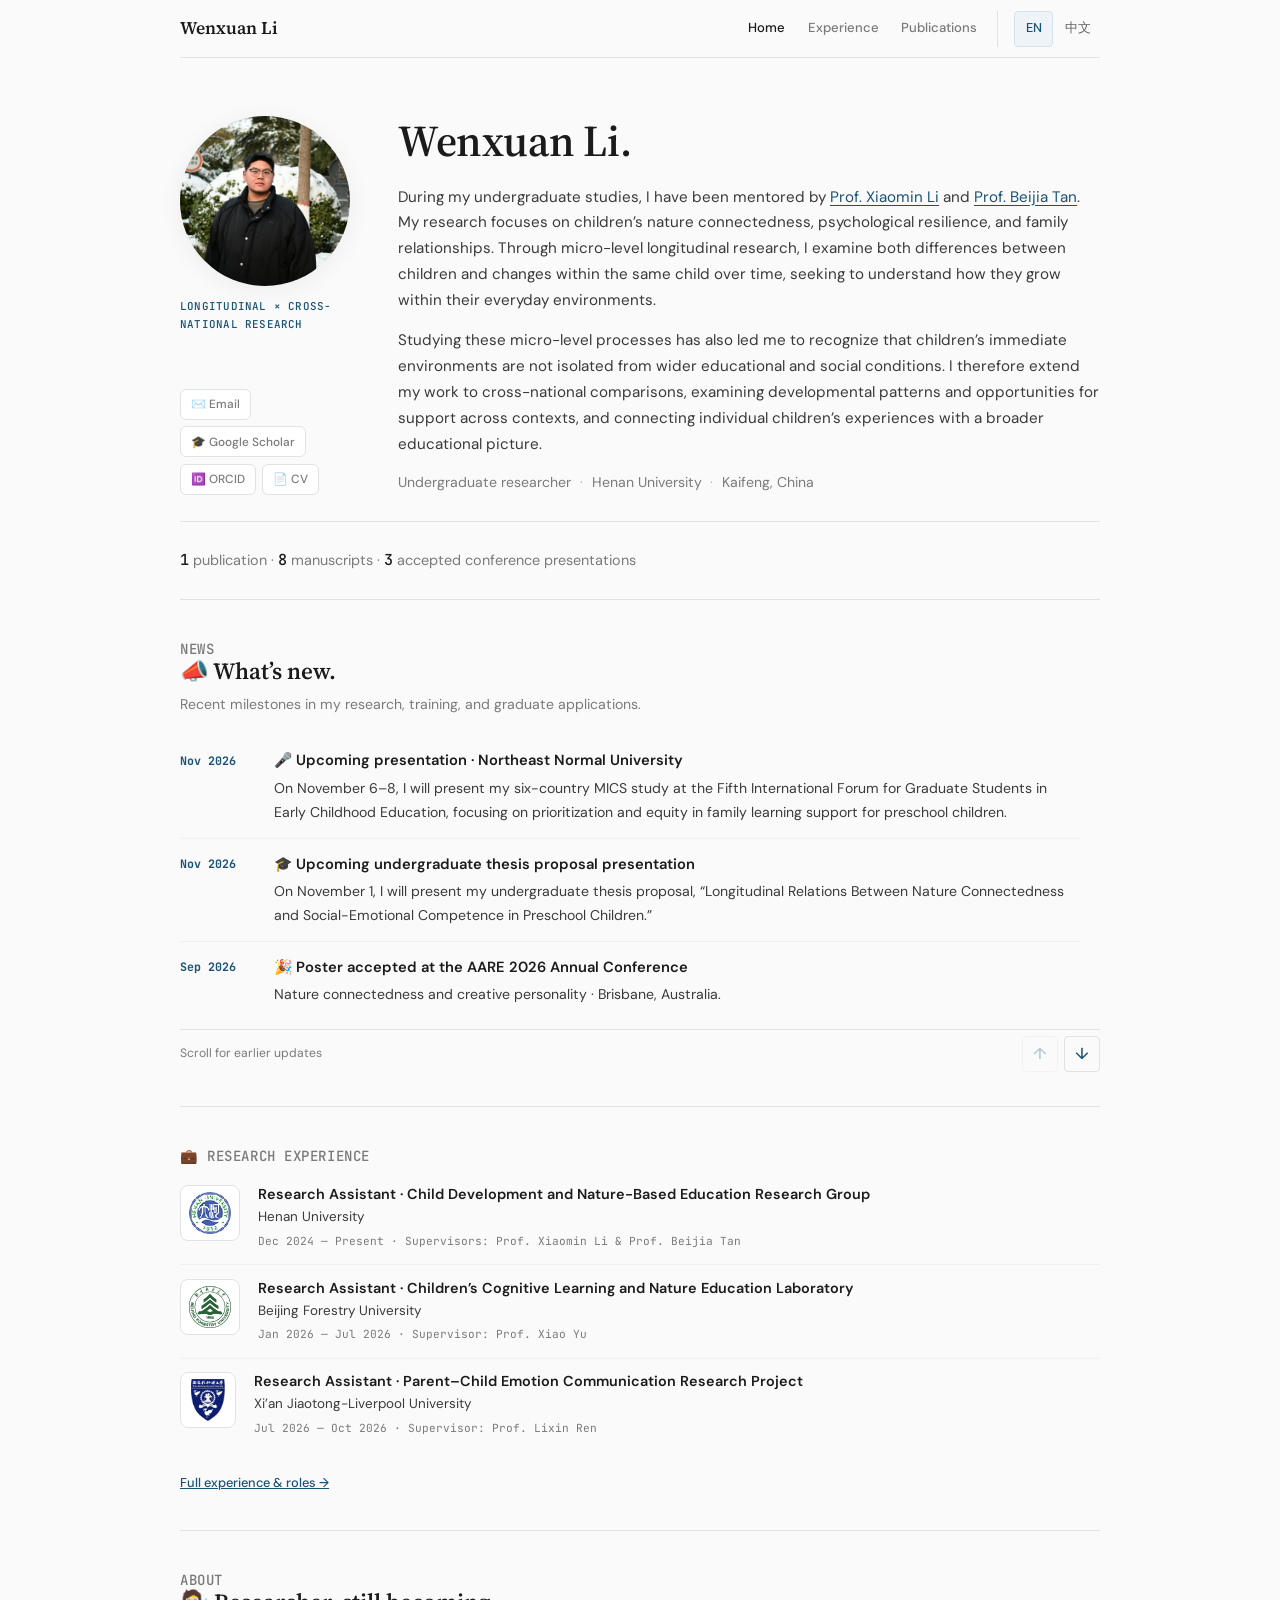
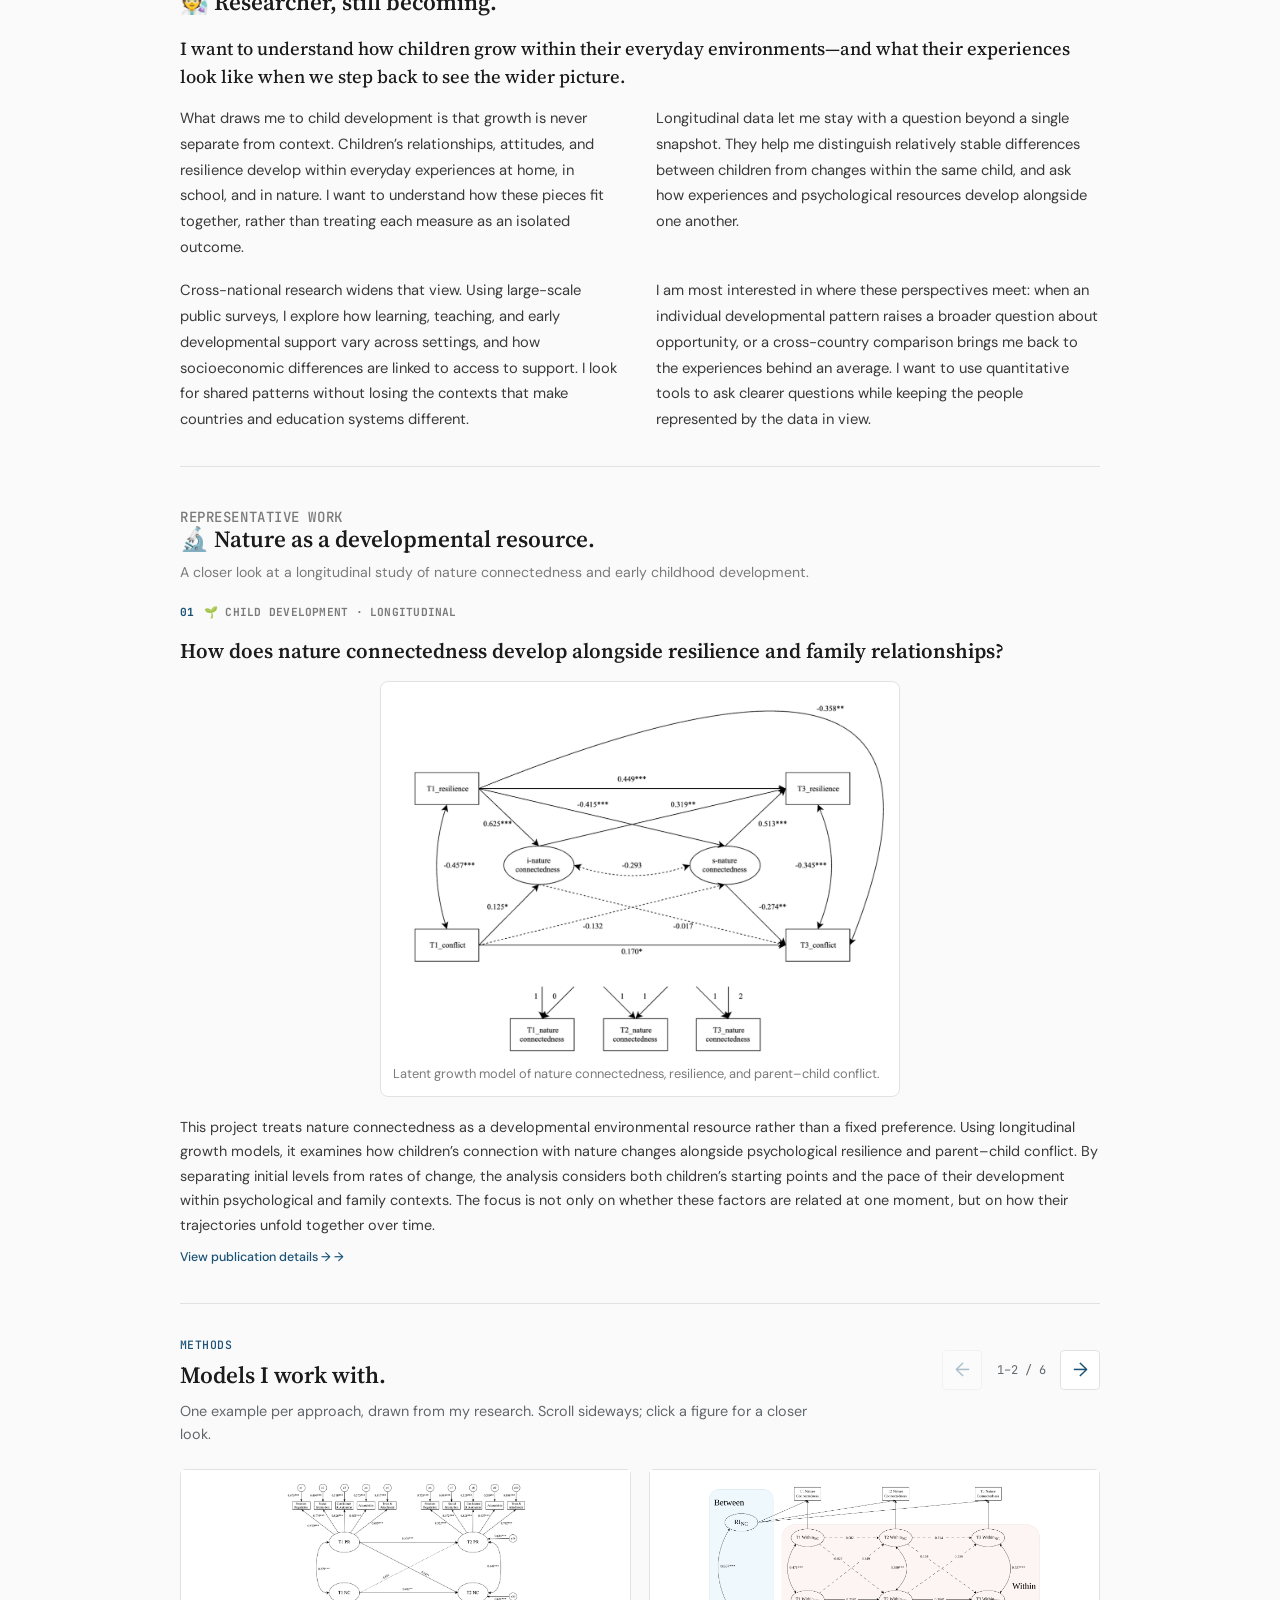
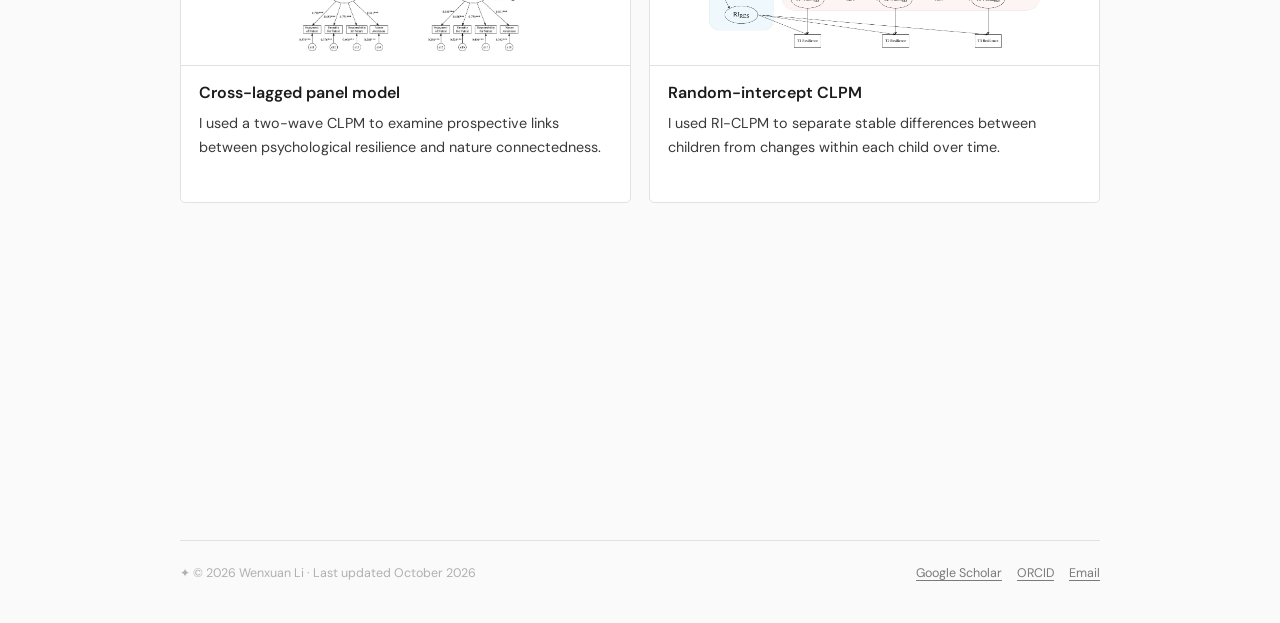
==== index.html @ 89eed6d5 "Update research profile, experience and scrollable news" ====
<!doctype html>
<html lang="en" data-page-node-id="efBCGQGvSFDJ9KeaTo3pyi">
  <head data-page-node-id="Ajdf8mEfUBQxj26Ffgn5Oq">
    <meta charset="utf-8" data-page-node-id="lNUEqc1GVOqw8hAByYgCQU">
    <meta name="viewport" content="width=device-width, initial-scale=1" data-page-node-id="jGh139WbPo7mURuM5KgpEq">
    <meta name="description" content="Wenxuan Li studies child development through longitudinal research and cross-national surveys of learning, teaching, and developmental support." data-page-node-id="d6X4bOb6iwiJXKFi0N4TeZ">
    <title>Wenxuan Li — Researcher</title>
    <link rel="stylesheet" href="styles.css" data-page-node-id="wqoERnGFuDnhnS8dNcEQ15">
    <link rel="stylesheet" href="methods.css">
    <link rel="stylesheet" href="language.css">
    <script src="methods.js" defer></script>
    <script>document.documentElement.classList.add("js");</script>
    <link rel="preconnect" href="https://fonts.googleapis.com">
    <link rel="preconnect" href="https://fonts.gstatic.com" crossorigin>
    <link href="https://fonts.googleapis.com/css2?family=Source+Serif+4:ital,opsz,wght@0,8..60,300;0,8..60,400;0,8..60,500;0,8..60,600;0,8..60,700;1,8..60,400&family=DM+Sans:ital,opsz,wght@0,9..40,300;0,9..40,400;0,9..40,500;0,9..40,600&family=JetBrains+Mono:wght@300;400;500&display=swap" rel="stylesheet">
    
    <script src="script.js" defer></script>
    <script src="language.js" defer></script>
    <script src="news.js" defer></script>
  </head>
  <body class="refined-page" data-page-node-id="vIYzu1JEwn8nQQnZsRUPNs">
    <div class="site-shell" data-page-node-id="Rrwwx4GXGaWwlS8SFnkEqK">
      <header class="site-header" data-page-node-id="Umz4A1bnDqf3scGYCtoF7b">
        <a class="wordmark" href="index.html" aria-label="Wenxuan Li, home" data-page-node-id="4DsNLKydSmDeKMsIuFMPMc">
          <strong data-page-node-id="8Yxp0Gk4FzMtJEZXZS3wwP">Wenxuan Li</strong>
          <span data-page-node-id="DiUqfWxuNHZauHSZj9YNrn">Researcher in formation</span>
        </a>
        <button class="menu-toggle" type="button" aria-expanded="false" aria-controls="site-nav" data-page-node-id="nVCuTcjMBFU1WPIuP0zlh1">Menu</button>
        <nav class="site-nav" id="site-nav" aria-label="Primary navigation" data-page-node-id="Xo1IE9HXUUfcgHCVN5JyK1">
          <a href="index.html" aria-current="page" data-page-node-id="PA4bFHrF7ghxJTA2w1BCaK">Home</a>
          <a href="experience.html" data-page-node-id="Yc9Z3aRreJy5WLiPsh2L98">Experience</a>
          <a href="publications.html" data-page-node-id="eSj7mZogxc5oD78zIXFHQH">Publications</a>
        </nav>
        <div class="language-switcher" role="group" aria-label="Language" hidden>
          <button type="button" data-language="en" lang="en" aria-pressed="true">EN</button>
          <button type="button" data-language="zh" lang="zh-CN" aria-pressed="false">中文</button>
        </div>
      </header>

      <main data-page-node-id="1crFl4RklfNszntV7Dy586">
<section class="hero" data-page-node-id="JEK2biqq23Jlp5VWlDVvSJ">
          <div class="hero-copy" data-page-node-id="ObPDkJvn9T2MINQodUBPqW">
            <h1 data-page-node-id="lLNrS3GyR2lDt7gKmKBMM7">Wenxuan Li.</h1>
            <p class="hero-intro" data-page-node-id="1AmmUGL8ayjSAKYs7Ca0rA">
              During my undergraduate studies, I have been mentored by <a href="https://jykx.henu.edu.cn/info/1080/8782.htm" target="_blank" rel="noopener noreferrer">Prof. Xiaomin Li</a> and <a href="https://jykx.henu.edu.cn/info/1080/8790.htm" target="_blank" rel="noopener noreferrer">Prof. Beijia Tan</a>. My research focuses on children’s nature connectedness, psychological resilience, and family relationships. Through micro-level longitudinal research, I examine both differences between children and changes within the same child over time, seeking to understand how they grow within their everyday environments.
            </p>
            <p class="hero-intro">
              Studying these micro-level processes has also led me to recognize that children’s immediate environments are not isolated from wider educational and social conditions. I therefore extend my work to cross-national comparisons, examining developmental patterns and opportunities for support across contexts, and connecting individual children’s experiences with a broader educational picture.
            </p>
            <div class="hero-meta" data-page-node-id="aIrBC3FvrqBt2rctWscUpd">
              <span data-page-node-id="fQERytZc4wY3UUfxPiD9oh">Undergraduate researcher</span>
              <span data-page-node-id="yNUt9DpiJCKfFHqhq6VNLL">Henan University</span>
              <span data-page-node-id="1PswPfCJ00XT5sAXvovIa6">Kaifeng, China</span>
            </div>
          </div>
          <div class="hero-portrait" data-page-node-id="EQY7nELksSh2cqOCYPeXn9">
            <img src="assets/wenxuan-li.jpg" alt="Portrait of Wenxuan Li in a snowy campus setting" data-page-node-id="CQkBaPOqKqP2Pepo7Jadib">
            <span class="portrait-star star-one" aria-hidden="true" data-page-node-id="KL61rzx9ZCi1AFauiEUa4b">✦</span>
            <span class="portrait-star star-two" aria-hidden="true" data-page-node-id="xqmRBe1JwS1pvfFIHOM7Y1">♡</span>
            <div class="portrait-note" data-page-node-id="X4i1YSRXkbSRMdxNvmojuC">
              <span data-page-node-id="VCubd7X1gXhKfUyjpg8X8c">Wenxuan Li</span>
              <span data-page-node-id="X4CYeBBMkz3rngqCn77FWR">2026</span>
            </div>
            <p class="eyebrow" data-page-node-id="fwrLeCnpVKdQDbKHCluGUM">Longitudinal × cross-national research</p>
            <div class="hero-links" data-page-node-id="DoQU9ZtnmgkUUCc84O3ntz">
              <a class="button-link" href="mailto:lwx201621@henu.edu.cn" data-page-node-id="XXDZANWUMgNwjHEgySVXcm">✉️ Email</a>
              <a class="button-link secondary" href="https://scholar.google.com/citations?user=ikthK90AAAAJ&amp;hl=en" data-page-node-id="AW7OYdHkNGP3fAciEXzoKA">🎓 Google Scholar</a>
              <a class="button-link secondary" href="https://orcid.org/0009-0007-1876-5422" data-page-node-id="ZqFWLxBqn5eszDMETABYcB">🆔 ORCID</a>
              <a class="button-link secondary" href="CV.pdf" target="_blank" rel="noopener noreferrer" data-page-node-id="IXa00Dag318gi5JIC5GNtG">📄 CV</a>
            </div>
          </div>
        </section>

                
<section class="at-glance reveal">
          <p class="glance-line"><strong>1</strong> publication · <strong>8</strong> manuscripts · <strong>3</strong> accepted conference presentations</p>
        </section>

<section class="news-section section-block reveal" data-page-node-id="glpMYOBQhxJIuGQ4pkq5t0">
          <div class="section-heading" data-page-node-id="22OT3XlYW7TNnU8q6HnfOS">
            <div data-page-node-id="WZVYVuLxS8xE43k5AOH6rI">
              <p class="eyebrow" data-page-node-id="HoXN6M5tqj5DD4WodC5bwH">News</p>
              <h2 data-page-node-id="74Z120AZdtUzGu9IKWQivH">📣 What’s new.</h2>
            </div>
            <p data-page-node-id="uF80HdjuG7ZCHgn156maZ0">Recent milestones in my research, training, and graduate applications.</p>
          </div>
          <div class="news-window" id="news-window" data-news-window data-visible-items="3" tabindex="0" role="region" aria-label="News updates" aria-describedby="news-scroll-hint">
          <ul class="news-list">
            <li class="news-item">
              <time class="news-date" datetime="2026-11-06">Nov 2026</time>
              <div class="news-content">
                <h3 class="news-title">🎤 Upcoming presentation · Northeast Normal University</h3>
                <p class="news-text">On November 6–8, I will present my six-country MICS study at the Fifth International Forum for Graduate Students in Early Childhood Education, focusing on prioritization and equity in family learning support for preschool children.</p>
              </div>
            </li>
            <li class="news-item">
              <time class="news-date" datetime="2026-11-01">Nov 2026</time>
              <div class="news-content">
                <h3 class="news-title">🎓 Upcoming undergraduate thesis proposal presentation</h3>
                <p class="news-text">On November 1, I will present my undergraduate thesis proposal, “Longitudinal Relations Between Nature Connectedness and Social-Emotional Competence in Preschool Children.”</p>
              </div>
            </li>
            <li class="news-item">
              <time class="news-date" datetime="2026-09">Sep 2026</time>
              <div class="news-content">
                <h3 class="news-title">🎉 Poster accepted at the AARE 2026 Annual Conference</h3>
                <p class="news-text">Nature connectedness and creative personality · Brisbane, Australia.</p>
              </div>
            </li>
            <li class="news-item">
              <time class="news-date" datetime="2026-08">Aug 2026</time>
              <div class="news-content">
                <h3 class="news-title">📮 Submitted my master’s application</h3>
                <p class="news-text">Applied to the University of Macau.</p>
              </div>
            </li>
            <li class="news-item">
              <time class="news-date" datetime="2026-07">Jul 2026</time>
              <div class="news-content">
                <h3 class="news-title">☀️ Summer school · Peking University</h3>
                <p class="news-text">Attended the 2026 “Frontiers in Educational Technology” Summer School.</p>
              </div>
            </li>
            <li class="news-item">
              <time class="news-date" datetime="2026-04">Apr 2026</time>
              <div class="news-content">
                <h3 class="news-title">🌼 Completed an eight-week kindergarten practicum</h3>
                <p class="news-text">Henan University Affiliated Kindergarten.</p>
              </div>
            </li>
          </ul>
          </div>
          <div class="news-controls" data-news-controls hidden>
            <p class="news-scroll-hint" id="news-scroll-hint">Scroll for earlier updates</p>
            <div class="news-arrows">
              <button type="button" data-news-up aria-label="Newer updates" aria-controls="news-window" disabled>↑</button>
              <button type="button" data-news-down aria-label="Older updates" aria-controls="news-window">↓</button>
            </div>
          </div>
        </section>


<section class="home-exp section-block reveal">
          <div class="section-heading">
            <p class="eyebrow">💼 Research experience</p>
          </div>
          <ul class="exp-list">
            <li class="exp-item">
              <div class="exp-logo"><img src="assets/logos/henu.png" alt="Henan University logo"></div>
              <div class="exp-content">
                <p class="exp-role">Research Assistant · Child Development and Nature-Based Education Research Group</p>
                <p class="exp-org">Henan University</p>
                <p class="exp-meta">Dec 2024 — Present · Supervisors: Prof. Xiaomin Li &amp; Prof. Beijia Tan</p>
              </div>
            </li>
            <li class="exp-item">
              <div class="exp-logo"><img src="assets/logos/bfu.svg" alt="Beijing Forestry University logo"></div>
              <div class="exp-content">
                <p class="exp-role">Research Assistant · Children’s Cognitive Learning and Nature Education Laboratory</p>
                <p class="exp-org">Beijing Forestry University</p>
                <p class="exp-meta">Jan 2026 — Jul 2026 · Supervisor: Prof. Xiao Yu</p>
              </div>
            </li>
            <li class="exp-item">
              <div class="exp-logo"><img src="assets/logos/xjtlu.png" alt="Xi’an Jiaotong-Liverpool University logo"></div>
              <div class="exp-content">
                <p class="exp-role">Research Assistant · Parent–Child Emotion Communication Research Project</p>
                <p class="exp-org">Xi’an Jiaotong-Liverpool University</p>
                <p class="exp-meta">Jul 2026 — Oct 2026 · Supervisor: Prof. Lixin Ren</p>
              </div>
            </li>
          </ul>
          <p class="exp-more"><a href="experience.html">Full experience &amp; roles →</a></p>
        </section>

<section class="home-about section-block" data-page-node-id="JAHASSpJHUUwrEghGMl0Wf">
          <div class="section-heading" data-page-node-id="UXlhqRhwPzoMAtmV1A2YXz">
            <div data-page-node-id="gNNJexGu0GdTpzxlgiBKFX">
              <p class="eyebrow" data-page-node-id="zmWyThCQE9anwe2ZOu5o8S">About</p>
              <h2 data-page-node-id="1WXjTZg2ElEt2V5muKbFrm">🧑‍🔬 Researcher, still becoming.</h2>
            </div>
          </div>
          <div class="about-intro" data-page-node-id="MYRl3LZH90KMWDBZYaXk8k">
            <p class="about-lead" data-page-node-id="8nnmTM77MLN1cmvRAgEW64">
              I want to understand how children grow within their everyday environments—and what their experiences look like when we step back to see the wider picture.
            </p>
            <div class="about-columns" data-page-node-id="lWd7VPmda4AiuYSfr7u9RV">
              <p data-page-node-id="gvHfPKiYepj6yeQYEfjoFF">
                What draws me to child development is that growth is never separate from context. Children’s relationships, attitudes, and resilience develop within everyday experiences at home, in school, and in nature. I want to understand how these pieces fit together, rather than treating each measure as an isolated outcome.
              </p> 
              <p data-page-node-id="j87QUKFUyWLjT3NKCndxw5">
                Longitudinal data let me stay with a question beyond a single snapshot. They help me distinguish relatively stable differences between children from changes within the same child, and ask how experiences and psychological resources develop alongside one another.
              </p> 
              <p>
                Cross-national research widens that view. Using large-scale public surveys, I explore how learning, teaching, and early developmental support vary across settings, and how socioeconomic differences are linked to access to support. I look for shared patterns without losing the contexts that make countries and education systems different.
              </p>
              <p>
                I am most interested in where these perspectives meet: when an individual developmental pattern raises a broader question about opportunity, or a cross-country comparison brings me back to the experiences behind an average. I want to use quantitative tools to ask clearer questions while keeping the people represented by the data in view.
              </p>
            </div>
          </div>
        </section>

        
<section class="section-block selected-research reveal" data-page-node-id="Vjh85BQDgyT8pJVbf5GMJ9">
          <div class="section-heading" data-page-node-id="Drn3aomK4EsMu2M67rCuKu">
            <div data-page-node-id="HbZKxk5PHgs1DoazwpkkNT">
              <p class="eyebrow" data-page-node-id="sErYODNv31nZADBvAhdrOY">Representative work</p>
              <h2 data-page-node-id="jFqoEGTQtkv4bSXJjuee3e">🔬 Nature as a developmental resource.</h2>
            </div>
            <p data-page-node-id="M0UU0UiUAMcIlek2okwKGR">
              A closer look at a longitudinal study of nature connectedness and early childhood development.
            </p>
          </div>
          <div class="research-list" data-page-node-id="xXZdkBhs87Ej3bOVcU6mLe">
            <article class="research-item" data-page-node-id="YvZnVCEaB2VJp1oriCcc03">
              <div class="research-body">
                <div class="research-meta" data-page-node-id="rdmoPE3fgkfb4PmFEEEV5i">
                <span data-page-node-id="NWa5t28elKOICQxRFgQMgT">01</span>
                <span data-page-node-id="D3lFnKtZ8EQy6dmRE2ffS7">🌱 Child development · Longitudinal</span>
              </div>
                <h3 data-page-node-id="ymqXypOHBQ2iFxXkApZcjh">How does nature connectedness develop alongside resilience and family relationships?</h3>
                <div class="research-visuals research-visuals--single">
                  <figure class="research-figure" data-page-node-id="pjC6pikajyaodzJpWFnoGn">
                    <a href="assets/research/nature-lgcm.png" aria-label="Open the full-size nature connectedness latent growth model" data-page-node-id="1nRViiFfvwKcbNNqVOgI57">
                      <img src="assets/research/nature-lgcm.png" alt="Latent growth model of nature connectedness, resilience, and parent-child conflict" loading="lazy" data-page-node-id="OH0AxDrrBS9ny0yi221IVF">
                    </a>
                    <figcaption data-page-node-id="HDqmD1pJXRIY2ziMoFszVR">Latent growth model of nature connectedness, resilience, and parent–child conflict.</figcaption>
                  </figure>
                </div>
                <p data-page-node-id="vXzO7inK6G36WJVHskVCoE">
                  This project treats nature connectedness as a developmental environmental resource rather than a fixed preference. Using longitudinal growth models, it examines how children’s connection with nature changes alongside psychological resilience and parent–child conflict. By separating initial levels from rates of change, the analysis considers both children’s starting points and the pace of their development within psychological and family contexts. The focus is not only on whether these factors are related at one moment, but on how their trajectories unfold together over time.
                </p>
                <a href="publications.html" data-page-node-id="YU8t3tY6fe3PTCSwICGZ0w">View publication details →</a>
              </div>
            </article>
          </div>
        </section>
        

        <section class="methods-section section-block" id="methods" aria-labelledby="methods-title" aria-roledescription="carousel">
          <div class="methods-heading">
            <div>
              <p class="eyebrow">Methods</p>
              <h2 id="methods-title">Models I work with.</h2>
            </div>
            <div class="methods-controls" hidden>
              <button type="button" class="methods-arrow" data-methods-prev aria-label="Previous method" aria-controls="methods-track">←</button>
              <span class="methods-position" data-methods-position aria-live="polite" aria-atomic="true"></span>
              <button type="button" class="methods-arrow" data-methods-next aria-label="Next method" aria-controls="methods-track">→</button>
            </div>
          </div>
          <p class="methods-intro" id="methods-instructions">One example per approach, drawn from my research. Scroll sideways; click a figure for a closer look.</p>
          <div class="methods-track" id="methods-track" tabindex="0" role="group" aria-label="Research methods gallery" aria-describedby="methods-instructions">
            <figure class="method-card research-figure">
              <a class="method-image" href="assets/methods/clpm.png" aria-label="Enlarge the cross-lagged panel model"><img src="assets/methods/clpm.png" alt="Two-wave latent cross-lagged panel model of psychological resilience and nature connectedness, including their measurement indicators" loading="lazy"></a>
              <figcaption><h3>Cross-lagged panel model</h3><p>I used a two-wave CLPM to examine prospective links between psychological resilience and nature connectedness.</p></figcaption>
            </figure>
            <figure class="method-card research-figure">
              <a class="method-image" href="assets/methods/ri-clpm-selected.png" aria-label="Enlarge the random-intercept cross-lagged panel model"><img src="assets/methods/ri-clpm-selected.png" alt="Three-wave RI-CLPM of nature connectedness and resilience, with separate between-person and within-person components" loading="lazy"></a>
              <figcaption><h3>Random-intercept CLPM</h3><p>I used RI-CLPM to separate stable differences between children from changes within each child over time.</p></figcaption>
            </figure>
            <figure class="method-card research-figure">
              <a class="method-image" href="assets/methods/lgcm.png" aria-label="Enlarge the latent growth curve model"><img src="assets/methods/lgcm.png" alt="Conditional latent growth model linking the intercept and slope of nature connectedness with resilience and parent-child conflict" loading="lazy"></a>
              <figcaption><h3>Latent growth curve model</h3><p>I modelled initial levels and change in nature connectedness alongside children’s resilience and parent–child conflict.</p></figcaption>
            </figure>
            <figure class="method-card research-figure">
              <a class="method-image" href="assets/methods/environment-network.png" aria-label="Enlarge the environmental action networks"><img src="assets/methods/environment-network.png" alt="Two five-node environmental action networks comparing Female/Other and Male students, with a shared partial-correlation line-width scale" loading="lazy"></a>
              <figcaption><h3>Network analysis</h3><p>I used partial-correlation networks to compare connections among adolescents’ environmental actions across gender groups.</p></figcaption>
            </figure>
            <figure class="method-card research-figure">
              <a class="method-image" href="assets/methods/ml-shap.png" aria-label="Enlarge the machine learning and SHAP example"><img src="assets/methods/ml-shap.png" alt="Three-panel figure showing cross-validated nature connectedness predictions, SHAP feature importance, and a SHAP dependence curve" loading="lazy"></a>
              <figcaption><h3>Machine learning &amp; SHAP</h3><p>I combined cross-validated prediction with SHAP to inspect which features contribute to predictions and how their contributions vary.</p></figcaption>
            </figure>
            <figure class="method-card research-figure">
              <a class="method-image" href="assets/methods/fairtrans-framework.png" aria-label="Enlarge the fairness-aware deep learning framework"><img src="assets/methods/fairtrans-framework.png" alt="FairTransEdu-GDRO architecture with feature encoding, academic prediction, temporal domain adaptation, fairness, and worst-group objectives" loading="lazy"></a>
              <figcaption><h3>Fairness-aware deep learning</h3><p>I evaluated a domain-adaptive prediction framework against temporal transfer, urban–rural error gaps, and worst-group performance.</p></figcaption>
            </figure>
          </div>
        </section>

        <section class="beyond-section section-block reveal">
          <div class="section-heading">
            <p class="eyebrow">🎧 Beyond research</p>
          </div>
          <div class="beyond-grid">
            <div class="beyond-copy">
              <p>
                Olivia Rodrigo has been on repeat for years. Lately it has been <strong>“the cure”</strong>,
                which I have played most days since it came out. <strong>“pretty isn’t pretty”</strong> is the
                other one I keep coming back to — a reminder that perfect is not the point. I try to hold
                that in research too: not everything has to be flawless, and one small detail should not
                be allowed to take over a week.
              </p>
            </div>
            <div class="music-card">
              <p class="music-label">🎧 On repeat</p>
              <ul class="track-list">
                <li class="track">
                  <a class="track-cover" href="https://open.spotify.com/track/55pBIZO1cqoldeqpp5WR7H" target="_blank" rel="noopener noreferrer" aria-label="Play the cure on Spotify">
                    <img src="assets/music/the-cure.jpg" alt="Cover art for the cure" loading="lazy">
                    <span class="track-play" aria-hidden="true"></span>
                  </a>
                  <div class="track-info">
                    <p class="track-title">the cure</p>
                    <p class="track-meta">Olivia Rodrigo · <em>you seem pretty sad for a girl so in love</em> · 2026</p>
                  </div>
                  <a class="track-link" href="https://open.spotify.com/track/55pBIZO1cqoldeqpp5WR7H" target="_blank" rel="noopener noreferrer" aria-label="Open the cure on Spotify">↗</a>
                </li>
                <li class="track">
                  <a class="track-cover" href="https://open.spotify.com/track/6W9l02gRsXVxzIuQC1oc1X" target="_blank" rel="noopener noreferrer" aria-label="Play pretty isn’t pretty on Spotify">
                    <img src="assets/music/pretty-isnt-pretty.jpg" alt="Cover art for pretty isn’t pretty" loading="lazy">
                    <span class="track-play" aria-hidden="true"></span>
                  </a>
                  <div class="track-info">
                    <p class="track-title">pretty isn’t pretty</p>
                    <p class="track-meta">Olivia Rodrigo · <em>GUTS</em> · 2023</p>
                  </div>
                  <a class="track-link" href="https://open.spotify.com/track/6W9l02gRsXVxzIuQC1oc1X" target="_blank" rel="noopener noreferrer" aria-label="Open pretty isn’t pretty on Spotify">↗</a>
                </li>
              </ul>
            </div>
          </div>
        </section>

      </main>
<footer class="site-footer" data-page-node-id="oGB6iyn6QHqVJYJapgbvT3">
        <span data-page-node-id="jQBGJN4wzfuel33uJHTGlY">✦ © 2026 Wenxuan Li · Last updated October 2026</span>
        <div class="footer-links" data-page-node-id="4gxM9g3lrTtvpBjlgVsJ8K">
          <a href="https://scholar.google.com/citations?user=ikthK90AAAAJ&amp;hl=en" data-page-node-id="0M1pTGn5FEn5SDFzs6TkoU">Google Scholar</a>
          <a href="https://orcid.org/0009-0007-1876-5422" data-page-node-id="7GrNLtPTCqN9A0fR1r562T">ORCID</a>
          <a href="mailto:lwx201621@henu.edu.cn" data-page-node-id="YrBN7mmcWXy75JTuIyzY82">Email</a>
        </div>
      </footer>
    </div>
  </body>
</html>
---- styles.css ----
:root {
  --bg: #ffffff;
  --ink: #1f2328;
  --muted: #57606a;
  --line: #e3e6ea;
  --navy: #232d4b;
  --purple: #1a5fb4;
  --pink: #e57200;
  --faint: #8a8e96;
  --venue: #7a2e2e;
  --cream: #fff6eb;
  --lilac: #eef5ff;
  --max: 880px;
  --serif: Georgia, "Times New Roman", "Songti SC", serif;
  --sans: "Helvetica Neue", Arial, sans-serif;
}

* {
  box-sizing: border-box;
}

html {
  scroll-behavior: smooth;
}

body {
  margin: 0;
  color: var(--ink);
  background: var(--bg);
  font-family: var(--serif);
  font-size: 17px;
  line-height: 1.58;
  text-rendering: optimizeLegibility;
}

a {
  color: var(--purple);
}

img {
  max-width: 100%;
}

:focus-visible {
  outline: 2px solid var(--pink);
  outline-offset: 4px;
}

.site-shell {
  width: min(var(--max), calc(100% - 40px));
  margin: 0 auto;
}

.site-header {
  display: flex;
  align-items: center;
  justify-content: space-between;
  min-height: 72px;
  border-bottom: 1px solid var(--line);
}

.wordmark {
  color: var(--ink);
  text-decoration: none;
}

.wordmark strong {
  font: 700 16px/1 var(--sans);
  letter-spacing: 0.12em;
  text-transform: uppercase;
}

.wordmark span {
  display: none;
}

.site-nav {
  display: flex;
  gap: 27px;
}

.site-nav a {
  position: relative;
  padding: 24px 0 20px;
  color: var(--muted);
  font-size: 16px;
  text-decoration: none;
}

.site-nav a::after {
  content: "";
  position: absolute;
  right: 0;
  bottom: 14px;
  left: 0;
  height: 2px;
  background: var(--pink);
  transform: scaleX(0);
  transition: transform 170ms ease;
}

.site-nav a:hover::after,
.site-nav a[aria-current="page"]::after {
  transform: scaleX(1);
}

.site-nav a[aria-current="page"] {
  color: var(--ink);
  font-weight: 700;
}

.menu-toggle {
  display: none;
  border: 0;
  background: transparent;
  color: var(--ink);
  font: 700 12px/1 var(--sans);
  letter-spacing: 0.08em;
  text-transform: uppercase;
}

main {
  min-height: calc(100vh - 190px);
}

.eyebrow {
  margin: 0 0 11px;
  color: var(--pink);
  font: 700 12.5px/1.2 var(--sans);
  letter-spacing: 0.12em;
  text-transform: uppercase;
}

.hero {
  display: grid;
  grid-template-columns: minmax(0, 1fr) 230px;
  gap: 48px;
  align-items: start;
  padding: 54px 0 46px;
}

.hero-copy {
  position: relative;
}

.hero h1 {
  margin: 0 0 11px;
  font-size: clamp(42px, 7vw, 58px);
  font-weight: 700;
  letter-spacing: -0.035em;
  line-height: 1;
  color: var(--navy);
}

.hero h1 span {
  display: inline;
  margin-left: 0.12em;
  color: var(--pink);
}

.pop-note {
  display: inline-block;
  margin: 0 0 18px;
  padding: 4px 8px;
  border-radius: 4px;
  background: var(--cream);
  color: #79674f;
  font: 700 10px/1.3 var(--sans);
  transform: rotate(-1deg);
}

.hero-intro {
  max-width: 570px;
  margin: 26px 0 0;
  font-size: 19px;
  line-height: 1.58;
}

.hero-meta {
  display: flex;
  flex-wrap: wrap;
  gap: 6px 18px;
  margin-top: 22px;
  color: var(--muted);
  font-size: 15px;
}

.hero-links {
  display: flex;
  flex-wrap: wrap;
  gap: 18px;
  margin-top: 22px;
}

.button-link,
.text-link {
  color: var(--purple);
  font-size: 15.5px;
  text-decoration: none;
}

.button-link:hover,
.text-link:hover {
  color: var(--pink);
  text-decoration: underline;
  text-underline-offset: 4px;
}

.button-link::after,
.text-link::after {
  content: " ↗";
}

.hero-portrait {
  position: relative;
  overflow: visible;
}

.hero-portrait img {
  display: block;
  width: 230px;
  height: 230px;
  border-radius: 9px;
  object-fit: cover;
  object-position: center;
  box-shadow: 0 8px 22px rgba(53, 43, 66, 0.12);
}

.portrait-note,
.portrait-star {
  display: none;
}

.fact-grid {
  display: grid;
  grid-template-columns: repeat(4, 1fr);
  border-top: 1px solid var(--line);
  border-bottom: 1px solid var(--line);
}

.fact {
  padding: 20px 18px 22px 0;
}

.fact + .fact {
  padding-left: 18px;
  border-left: 1px solid var(--line);
}

.fact-index {
  display: block;
  margin-bottom: 10px;
  color: var(--muted);
  font: 700 9px/1.2 var(--sans);
  letter-spacing: 0.08em;
  text-transform: uppercase;
}

.fact strong {
  display: block;
  color: var(--ink);
  font-size: 27px;
  line-height: 1.05;
}

.fact span:last-child {
  display: block;
  margin-top: 6px;
  color: var(--muted);
  font-size: 12px;
  line-height: 1.35;
}

.section-block {
  padding: 55px 0 8px;
}

.section-heading {
  margin-bottom: 20px;
}

.section-heading h2,
.page-title {
  margin: 0;
  color: var(--navy);
  font-size: 31px;
  font-weight: 700;
  letter-spacing: -0.02em;
  line-height: 1.15;
}

.section-heading h2 br,
.page-title br {
  display: none;
}

.section-heading p {
  max-width: 720px;
  margin: 8px 0 0;
  color: var(--muted);
  font-size: 17px;
}

.home-about {
  padding-top: 48px;
}

.about-intro {
  padding: 20px 0 28px;
  border-top: 1px solid var(--line);
  border-bottom: 1px solid var(--line);
}

.about-lead {
  max-width: 650px;
  margin: 0 0 20px;
  font-size: 23px;
  font-weight: 700;
  line-height: 1.42;
}

.about-columns {
  display: grid;
  grid-template-columns: repeat(2, 1fr);
  gap: 34px;
}

.about-columns p {
  margin: 0;
  color: var(--muted);
  font-size: 16.5px;
}

.skills-grid {
  display: grid;
  grid-template-columns: repeat(3, 1fr);
  gap: 30px;
  padding-top: 18px;
  border-top: 1px solid var(--line);
}

.skill-group h3,
.direction h3 {
  margin: 0 0 11px;
  font-size: 18px;
}

.plain-list {
  margin: 0;
  padding: 0;
  list-style: none;
}

.plain-list li {
  padding: 5px 0;
  color: var(--muted);
  font-size: 15.5px;
  line-height: 1.45;
}

.direction-list {
  display: grid;
  grid-template-columns: repeat(2, 1fr);
  gap: 36px;
  padding-top: 18px;
  border-top: 1px solid var(--line);
}

.direction {
  position: relative;
}

.direction .number {
  color: var(--pink);
  font: 700 10px/1 var(--sans);
  letter-spacing: 0.08em;
}

.direction h3 {
  margin-top: 12px;
  font-size: 19px;
}

.direction p {
  margin: 0;
  color: var(--muted);
  font-size: 14px;
}

.research-list {
  border-top: 1px solid var(--line);
}

.research-item {
  display: grid;
  grid-template-columns: 175px minmax(0, 1fr);
  gap: 34px;
  padding: 27px 0 30px;
  border-bottom: 1px solid var(--line);
}

.research-meta {
  color: var(--muted);
  font: 700 11.5px/1.55 var(--sans);
  letter-spacing: 0.06em;
  text-transform: uppercase;
}

.research-meta span {
  display: block;
}

.research-meta span:first-child {
  margin-bottom: 7px;
  color: var(--pink);
}

.research-item h3 {
  max-width: 650px;
  margin: 0 0 9px;
  color: var(--navy);
  font-size: 20px;
  line-height: 1.35;
}

.research-item p {
  margin: 0;
  color: var(--muted);
  font-size: 16.5px;
}

.research-item a {
  display: inline-block;
  margin-top: 10px;
  font-size: 15px;
  text-decoration: none;
}

.research-item a:hover {
  color: var(--pink);
  text-decoration: underline;
  text-underline-offset: 3px;
}

.research-visuals {
  display: grid;
  grid-template-columns: repeat(2, minmax(0, 1fr));
  gap: 16px;
  margin-top: 24px;
  align-items: start;
}

.research-figure {
  margin: 0;
}

.research-figure a {
  display: block;
  margin: 0;
}

.research-figure img {
  display: block;
  width: 100%;
  height: 220px;
  border: 1px solid var(--line);
  background: #fff;
  object-fit: contain;
}

.research-figure a:hover img {
  border-color: var(--pink);
}

.research-figure figcaption {
  margin-top: 8px;
  color: var(--muted);
  font-size: 13px;
  line-height: 1.45;
}

.page-hero {
  padding: 50px 0 30px;
}

.page-deck {
  max-width: 680px;
  margin: 9px 0 0;
  color: var(--muted);
  font-size: 17px;
}

.timeline {
  padding: 5px 0 52px;
  counter-reset: role;
}

.role {
  counter-increment: role;
  display: grid;
  grid-template-columns: 150px minmax(0, 1fr);
  gap: 34px;
  padding: 30px 0 32px;
  border-top: 1px solid var(--line);
}

.role-meta::before {
  content: "0" counter(role);
  display: block;
  margin-bottom: 10px;
  color: var(--pink);
  font: 700 10px/1 var(--sans);
}

.role-meta time,
.role-meta span {
  display: block;
  color: var(--muted);
  font: 700 12px/1.55 var(--sans);
  letter-spacing: 0.05em;
  text-transform: uppercase;
}

.role-body h2 {
  margin: 0;
  color: var(--navy);
  font-size: 22px;
  line-height: 1.25;
}

.role-body .affiliation {
  margin: 5px 0 0;
  color: var(--muted);
  font-size: 14.5px;
}

.mentor-link {
  color: var(--purple);
  font-weight: 700;
  text-decoration-thickness: 1px;
  text-underline-offset: 3px;
}

.mentor-link::after {
  content: " ↗";
  font-family: var(--sans);
  font-size: 9px;
}

.role-details {
  display: grid;
  grid-template-columns: 0.72fr 1.28fr;
  gap: 30px;
  margin-top: 20px;
}

.role-details h3 {
  margin: 0 0 7px;
  color: var(--muted);
  font: 700 11.5px/1 var(--sans);
  letter-spacing: 0.08em;
  text-transform: uppercase;
}

.role-details p,
.role-details li {
  color: var(--muted);
  font-size: 15.5px;
}

.role-details p {
  margin: 0;
}

.role-details ul {
  margin: 0;
  padding-left: 17px;
}

.role-details li + li {
  margin-top: 7px;
}

.publication-summary {
  display: grid;
  grid-template-columns: repeat(3, 1fr);
  margin: 2px 0 0;
  padding: 14px 0;
  border-top: 1px solid var(--line);
  border-bottom: 1px solid var(--line);
}

.publication-summary div + div {
  padding-left: 22px;
  border-left: 1px solid var(--line);
}

.publication-summary strong {
  color: var(--pink);
  font-size: 27px;
}

.publication-summary span {
  display: block;
  color: var(--muted);
  font: 700 11.5px/1.35 var(--sans);
  letter-spacing: 0.07em;
  text-transform: uppercase;
}

.pub-section {
  padding: 42px 0 0;
}

.pub-section:last-of-type {
  padding-bottom: 54px;
}

.pub-section h2 {
  margin: 0 0 8px;
  color: var(--navy);
  font: 700 15px/1.2 var(--sans);
  letter-spacing: 0.12em;
  text-transform: uppercase;
}

.pub-list {
  margin: 0;
  padding: 0;
  border-top: 1px solid var(--line);
  list-style: none;
}

.pub-item {
  display: grid;
  grid-template-columns: 92px minmax(0, 1fr) 145px;
  gap: 24px;
  padding: 22px 0 24px;
  border-bottom: 1px solid var(--line);
}

.pub-year,
.pub-venue {
  color: var(--muted);
  font: 700 12.5px/1.55 var(--sans);
  letter-spacing: 0.04em;
  text-transform: uppercase;
}

.pub-main h3 {
  margin: 0;
  color: var(--navy);
  font-size: 18px;
  line-height: 1.35;
}

.pub-main h3 a {
  color: var(--ink);
  text-decoration-color: var(--pink);
  text-underline-offset: 3px;
}

.pub-main h3 a:hover {
  color: var(--purple);
}

.pub-authors,
.pub-note {
  margin: 6px 0 0;
  color: var(--muted);
  font-size: 14px;
}

.status {
  display: inline-block;
  margin-top: 8px;
  padding: 3px 7px;
  border-radius: 999px;
  background: #f2f3f5;
  color: var(--muted);
  font: 700 11px/1.2 var(--sans);
  letter-spacing: 0.06em;
  text-transform: uppercase;
}

.status.published {
  background: var(--cream);
  color: var(--venue);
}

.status.accepted {
  background: #edf7ef;
  color: #2f6f44;
}

.status.under-review {
  background: var(--lilac);
  color: var(--purple);
}

.status.submitted {
  background: #f8eeee;
  color: var(--venue);
}

.about-layout {
  display: grid;
  grid-template-columns: 250px minmax(0, 1fr);
  gap: 52px;
  padding: 8px 0 54px;
}

.about-image {
  position: sticky;
  top: 25px;
  align-self: start;
  margin: 0;
}

.about-image img {
  display: block;
  width: 250px;
  height: 310px;
  border-radius: 9px;
  object-fit: cover;
  object-position: center;
  box-shadow: 0 8px 22px rgba(53, 43, 66, 0.1);
}

.about-image figcaption {
  display: flex;
  justify-content: space-between;
  margin-top: 7px;
  color: var(--muted);
  font: 700 8px/1.3 var(--sans);
  letter-spacing: 0.07em;
  text-transform: uppercase;
}

.about-copy .lead {
  margin: 0 0 22px;
  font-size: 24px;
  font-weight: 700;
  line-height: 1.35;
}

.about-copy p {
  margin: 0 0 19px;
}

.music-sticker {
  float: right;
  width: 160px;
  margin: 0 0 16px 24px;
  padding: 13px 15px;
  border: 1px solid #eadfea;
  border-radius: 8px;
  background: var(--lilac);
}

.music-sticker span {
  display: block;
  color: var(--purple);
  font: 700 8px/1 var(--sans);
  letter-spacing: 0.08em;
  text-transform: uppercase;
}

.music-sticker strong {
  display: block;
  margin-top: 7px;
  font-size: 14px;
}

.music-sticker i {
  color: var(--pink);
}

.aside-note {
  margin: 28px 0;
  padding: 12px 16px;
  border-left: 3px solid var(--pink);
  background: var(--cream);
  font-size: 18px;
}

.small-label {
  margin: 38px 0 9px;
  color: var(--ink);
  font: 700 11px/1.2 var(--sans);
  letter-spacing: 0.1em;
  text-transform: uppercase;
}

.currently-list {
  margin: 0;
  padding: 0;
  border-top: 1px solid var(--line);
  list-style: none;
}

.currently-list li {
  display: grid;
  grid-template-columns: 120px 1fr;
  gap: 18px;
  padding: 10px 0;
  border-bottom: 1px solid var(--line);
  font-size: 13px;
}

.currently-list span:first-child {
  color: var(--purple);
  font: 700 8px/1.4 var(--sans);
  letter-spacing: 0.07em;
  text-transform: uppercase;
}

.site-footer {
  display: flex;
  justify-content: space-between;
  gap: 24px;
  padding: 23px 0 34px;
  border-top: 1px solid var(--line);
  color: var(--muted);
  font-size: 13px;
}

.footer-links {
  display: flex;
  gap: 15px;
}

.footer-links a {
  color: var(--purple);
  text-underline-offset: 3px;
}

.reveal {
  opacity: 1;
  transform: none;
}

.reveal.is-visible {
  opacity: 1;
  transform: none;
}

@media (prefers-reduced-motion: reduce) {
  html {
    scroll-behavior: auto;
  }

  .reveal {
    opacity: 1;
    transform: none;
    transition: none;
  }
}

@media (max-width: 720px) {
  .site-shell {
    width: min(100% - 28px, var(--max));
  }

  .site-header {
    position: relative;
    min-height: 62px;
  }

  .menu-toggle {
    display: block;
  }

  .site-nav {
    position: absolute;
    z-index: 10;
    top: 62px;
    right: 0;
    left: 0;
    display: none;
    padding: 10px 0;
    border-bottom: 1px solid var(--line);
    background: white;
  }

  .site-nav.is-open {
    display: grid;
  }

  .site-nav a {
    padding: 9px 0;
  }

  .site-nav a::after {
    display: none;
  }

  .hero {
    grid-template-columns: 1fr;
    gap: 28px;
  }

  .hero-portrait {
    grid-row: 1;
  }

  .hero-portrait img {
    width: 150px;
    height: 150px;
  }

  .fact-grid {
    grid-template-columns: repeat(2, 1fr);
  }

  .fact:nth-child(3) {
    border-left: 0;
  }

  .fact:nth-child(-n + 2) {
    border-bottom: 1px solid var(--line);
  }

  .skills-grid,
  .direction-list {
    grid-template-columns: 1fr;
    gap: 22px;
  }

  .about-columns {
    grid-template-columns: 1fr;
    gap: 16px;
  }

  .research-item {
    grid-template-columns: 125px minmax(0, 1fr);
    gap: 24px;
  }

  .research-visuals {
    grid-template-columns: 1fr;
  }

  .research-figure img {
    height: 220px;
    max-height: none;
  }

  .role {
    grid-template-columns: 1fr;
    gap: 14px;
  }

  .role-details {
    grid-template-columns: 1fr;
    gap: 18px;
  }

  .pub-item {
    grid-template-columns: 70px minmax(0, 1fr);
  }

  .pub-venue {
    grid-column: 2;
  }

  .about-layout {
    grid-template-columns: 1fr;
    gap: 30px;
  }

  .about-image {
    position: static;
  }
}

@media (max-width: 480px) {
  body {
    font-size: 17px;
  }

  .hero {
    padding-top: 38px;
  }

  .hero h1 {
    font-size: 44px;
  }

  .hero-intro {
    font-size: 18px;
  }

  .fact {
    padding: 16px 12px;
  }

  .fact + .fact {
    padding-left: 12px;
  }

  .page-hero {
    padding-top: 38px;
  }

  .publication-summary div + div {
    padding-left: 12px;
  }

  .publication-summary strong {
    font-size: 23px;
  }

  .pub-item {
    grid-template-columns: 1fr;
    gap: 7px;
  }

  .pub-venue {
    grid-column: 1;
  }

  .music-sticker {
    float: none;
    width: 100%;
    margin: 0 0 20px;
  }

  .currently-list li {
    grid-template-columns: 1fr;
    gap: 3px;
  }

  .research-item {
    grid-template-columns: 1fr;
    gap: 8px;
  }

  .site-footer {
    flex-direction: column;
  }
}

/* --- news section (Sep 2026) --- */
.news-section {
  padding: 46px 0 6px;
}
.news-section .section-heading {
  margin-bottom: 14px;
}
.news-list {
  margin: 0;
  padding: 0;
  border-top: 1px solid var(--line);
  list-style: none;
}
.news-item {
  display: grid;
  grid-template-columns: 150px minmax(0, 1fr);
  gap: 22px;
  padding: 15px 0;
  border-bottom: 1px solid var(--line);
}
.news-date {
  padding-top: 3px;
  color: var(--purple);
  font: 700 11px/1.5 var(--sans);
  letter-spacing: 0.06em;
  text-transform: uppercase;
}
.news-text {
  margin: 0;
  color: var(--muted);
  font-size: 15.5px;
  line-height: 1.55;
}
.news-text strong {
  color: var(--ink);
}
@media (max-width: 720px) {
  .news-item {
    grid-template-columns: 1fr;
    gap: 4px;
  }
}

/* ============ interactivity layer ============ */

/* scroll reveal: only hidden when JS is on */
html.js .reveal {
  opacity: 0;
  transform: translateY(14px);
  transition: opacity 0.65s ease, transform 0.65s ease;
}

html.js .reveal.is-visible {
  opacity: 1;
  transform: none;
}

html.js .reveal-inner {
  opacity: 0;
  transform: translateY(12px);
  transition: opacity 0.6s ease, transform 0.6s ease;
}

html.js .reveal-inner.is-visible {
  opacity: 1;
  transform: none;
}

@media (prefers-reduced-motion: reduce) {
  html.js .reveal,
  html.js .reveal-inner {
    opacity: 1;
    transform: none;
    transition: none;
  }
}

/* publication filter */
.pub-filter {
  display: flex;
  flex-wrap: wrap;
  gap: 8px;
  margin: 26px 0 0;
  padding-bottom: 4px;
}

.pub-filter-btn {
  border: 1px solid var(--line);
  border-radius: 999px;
  background: #fff;
  color: var(--muted);
  cursor: pointer;
  padding: 6px 13px;
  font: 600 11px/1.3 var(--sans);
  letter-spacing: 0.08em;
  text-transform: uppercase;
  transition: border-color 180ms ease, color 180ms ease, background 180ms ease, transform 120ms ease;
}

.pub-filter-btn:hover {
  border-color: var(--pink);
  color: var(--ink);
}

.pub-filter-btn.is-active {
  background: var(--ink);
  border-color: var(--ink);
  color: #fff;
}

.pub-filter-btn:active {
  transform: scale(0.96);
}

.pub-filter-btn .count {
  display: inline-block;
  margin-left: 4px;
  color: var(--faint);
  font-size: 10px;
}

.pub-filter-btn.is-active .count {
  color: rgba(255, 255, 255, 0.65);
}

.pub-section.is-filtered-out {
  display: none;
}

.pub-empty {
  display: none;
  margin: 34px 0 10px;
  padding: 26px 20px;
  border: 1px dashed var(--line);
  color: var(--muted);
  font-size: 15px;
  text-align: center;
}

.pub-empty.is-shown {
  display: block;
}

/* lightbox */
.lightbox {
  position: fixed;
  inset: 0;
  z-index: 60;
  display: flex;
  align-items: center;
  justify-content: center;
  background: rgba(13, 15, 19, 0.9);
  opacity: 0;
  visibility: hidden;
  transition: opacity 220ms ease, visibility 220ms ease;
  padding: 24px;
}

.lightbox.is-open {
  opacity: 1;
  visibility: visible;
}

.lightbox figure {
  margin: 0;
  max-width: min(1040px, 92vw);
  text-align: center;
}

.lightbox img {
  display: block;
  max-width: 100%;
  max-height: 82vh;
  margin: 0 auto;
  background: #fff;
  border-radius: 4px;
  box-shadow: 0 24px 70px rgba(0, 0, 0, 0.5);
}

.lightbox figcaption {
  margin-top: 14px;
  color: rgba(255, 255, 255, 0.85);
  font-size: 14px;
}

.lightbox-close {
  position: absolute;
  top: 18px;
  right: 22px;
  border: 0;
  background: transparent;
  color: #fff;
  font-size: 30px;
  line-height: 1;
  cursor: pointer;
  padding: 6px;
  opacity: 0.85;
  transition: opacity 160ms ease, transform 160ms ease;
}

.lightbox-close:hover {
  opacity: 1;
  transform: rotate(90deg);
}

.lightbox-nav {
  position: absolute;
  top: 50%;
  transform: translateY(-50%);
  border: 0;
  background: transparent;
  color: #fff;
  cursor: pointer;
  font-size: 34px;
  line-height: 1;
  padding: 12px;
  opacity: 0.7;
  transition: opacity 160ms ease;
}

.lightbox-nav:hover {
  opacity: 1;
}

.lightbox-prev {
  left: 14px;
}

.lightbox-next {
  right: 14px;
}

/* hover micro-motion */
.research-item h3 a,
.pub-main h3 a {
  background-image: linear-gradient(var(--pink), var(--pink));
  background-repeat: no-repeat;
  background-position: 0 100%;
  background-size: 0% 2px;
  transition: background-size 260ms ease, color 180ms ease;
}

.research-item h3 a:hover,
.pub-main h3 a:hover {
  background-size: 100% 2px;
}

.research-figure img {
  transition: transform 320ms cubic-bezier(0.22, 0.61, 0.36, 1), border-color 240ms ease, box-shadow 240ms ease;
}

.research-figure a:hover img {
  transform: translateY(-3px) scale(1.012);
  box-shadow: 0 14px 30px rgba(31, 38, 50, 0.12);
}

.pub-item {
  transition: background 200ms ease, opacity 260ms ease;
}

.pub-item.is-filtered-out {
  display: none;
}

.role,
.news-item {
  transition: background 200ms ease;
}

.button-link,
.text-link {
  transition: color 180ms ease, border-color 180ms ease, transform 140ms ease;
}

.button-link:active,
.text-link:active {
  transform: scale(0.97);
}

/* ============ at-a-glance stats (home) ============ */
.at-glance {
  padding: 6px 0 64px;
}

.at-glance .section-heading {
  margin-bottom: 22px;
}

.stat-strip {
  display: grid;
  grid-template-columns: repeat(4, 1fr);
  gap: 1px;
  margin-bottom: 18px;
  background: var(--line);
  border: 1px solid var(--line);
}

.stat-cell {
  padding: 22px 24px 20px;
  background: #fff;
}

.stat-cell strong {
  display: block;
  color: var(--navy);
  font-family: var(--serif);
  font-size: 44px;
  font-weight: 700;
  line-height: 1;
}

.stat-cell span {
  display: block;
  margin-top: 8px;
  color: var(--muted);
  font: 700 11px/1.5 var(--sans);
  letter-spacing: 0.09em;
  text-transform: uppercase;
}

.stat-cell .hint {
  margin-top: 3px;
  color: var(--pink);
  font: 700 10px/1.3 var(--sans);
  letter-spacing: 0.05em;
  text-transform: uppercase;
}

.glance-grid {
  display: grid;
  grid-template-columns: 1.15fr 0.85fr;
  gap: 18px;
}

.glance-card {
  padding: 20px 22px;
  border: 1px solid var(--line);
  border-radius: 6px;
  background: #fff;
}

.glance-card h3 {
  margin: 0 0 14px;
  font: 700 11.5px/1.2 var(--sans);
  letter-spacing: 0.12em;
  text-transform: uppercase;
  color: var(--muted);
}

.pipeline {
  display: flex;
  height: 26px;
  border-radius: 4px;
  overflow: hidden;
  font: 700 10px/26px var(--sans);
}

.pipeline span {
  text-align: center;
  white-space: nowrap;
  overflow: hidden;
}

.pipeline .seg-published {
  background: var(--navy);
  color: #fff;
}

.pipeline .seg-review {
  background: var(--lilac);
  color: var(--purple);
}

.pipeline .seg-submitted {
  background: var(--cream);
  color: var(--venue);
}

.pipeline-legend {
  display: flex;
  flex-wrap: wrap;
  gap: 8px 18px;
  margin-top: 12px;
}

.pipeline-legend li {
  display: flex;
  align-items: center;
  gap: 6px;
  color: var(--muted);
  font-size: 13px;
  list-style: none;
}

.pipeline-legend i {
  width: 9px;
  height: 9px;
  border-radius: 2px;
  display: inline-block;
}

.legend-published {
  background: var(--navy);
}

.legend-review {
  background: var(--purple);
}

.legend-submitted {
  background: var(--venue);
}

.data-list {
  margin: 0;
  padding: 0;
  list-style: none;
}

.data-list li {
  display: grid;
  grid-template-columns: 120px 1fr;
  gap: 14px;
  padding: 9px 0;
  border-top: 1px solid var(--line);
  font-size: 14px;
}

.data-list li:first-child {
  border-top: 0;
}

.data-list .dname {
  color: var(--purple);
  font: 700 10.5px/1.5 var(--sans);
  letter-spacing: 0.08em;
  text-transform: uppercase;
}

.data-list .ddesc {
  color: var(--muted);
}

.data-list .ddesc strong {
  color: var(--ink);
}

/* ============ open source / github section ============ */
.tools-section {
  padding: 8px 0 64px;
}

.tools-section .section-heading {
  margin-bottom: 24px;
}

.tool-card {
  display: grid;
  grid-template-columns: 150px minmax(0, 1fr);
  gap: 34px;
  padding: 26px 0 30px;
  border-top: 1px solid var(--line);
  border-bottom: 1px solid var(--line);
}

.tool-meta {
  color: var(--faint);
  font: 700 10.5px/1.7 var(--sans);
  letter-spacing: 0.16em;
  text-transform: uppercase;
}

.tool-meta span {
  display: block;
}

.tool-meta span:first-child {
  margin-bottom: 8px;
  color: var(--pink);
  font-family: var(--serif);
  font-size: 30px;
  letter-spacing: 0;
  text-transform: none;
}

.tool-body h3 {
  margin: 0 0 10px;
  color: var(--navy);
  font-family: var(--serif);
  font-size: clamp(20px, 2.6vw, 24px);
  font-weight: 700;
  line-height: 1.3;
}

.tool-body p {
  margin: 0 0 12px;
  color: var(--muted);
  font-size: 15.5px;
}

.tool-tags {
  display: flex;
  flex-wrap: wrap;
  gap: 7px;
  margin: 10px 0 0;
  padding: 0;
  list-style: none;
}

.tool-tags li {
  padding: 3px 9px;
  border-radius: 999px;
  background: var(--lilac);
  color: var(--purple);
  font: 700 11px/1.3 var(--sans);
  letter-spacing: 0.04em;
}

@media (max-width: 780px) {
  .stat-strip {
    grid-template-columns: repeat(2, 1fr);
  }

  .glance-grid,
  .tool-card {
    grid-template-columns: 1fr;
    gap: 10px;
  }

  .stat-cell {
    padding: 16px 16px 14px;
  }

  .stat-cell strong {
    font-size: 34px;
  }
}

/* single research figure spans full width */
.research-visuals--single {
  grid-template-columns: minmax(0, 1fr);
}

.research-visuals--single .research-figure img {
  height: auto;
  max-height: 460px;
  object-fit: contain;
}

.research-visuals--single .research-figure figcaption {
  text-align: center;
}

/* ============ page ornaments (experience & publications) ============ */
.page-hero {
  position: relative;
}

.page-hero .page-title {
  max-width: 640px;
}

.page-hero .page-title::after {
  content: "";
  display: block;
  width: 44px;
  height: 3px;
  margin-top: 18px;
  background: var(--pink);
}

.page-deck {
  border-left: 2px solid var(--pink);
  padding-left: 16px;
}

/* experience: pull the "The question" into a quote-like block, refine bullets */
.role-details > div:first-child {
  position: relative;
  padding-left: 16px;
  border-left: 2px solid var(--lilac);
}

.role-details > div:first-child h3 {
  color: var(--purple);
}

.role-details ul {
  list-style: none;
  padding-left: 0;
}

.role-details li {
  position: relative;
  padding-left: 18px;
}

.role-details li::before {
  content: "";
  position: absolute;
  left: 0;
  top: 0.68em;
  width: 7px;
  height: 1px;
  background: var(--pink);
}

.role-meta time {
  display: inline-flex;
  align-items: center;
  gap: 8px;
}

.role-meta time::before {
  content: "";
  width: 7px;
  height: 7px;
  background: var(--pink);
  transform: rotate(45deg);
  flex: none;
}

/* publications: numbered section titles + item guide line */
main {
  counter-reset: pubsec;
}

.pub-section > h2 {
  display: flex;
  align-items: baseline;
  gap: 10px;
}

.pub-section > h2::after {
  counter-increment: pubsec;
  content: "0" counter(pubsec);
  color: var(--faint);
  font: 600 12px/1 var(--sans);
  letter-spacing: 0.08em;
}

.pub-item .pub-year {
  display: flex;
  flex-direction: column;
  gap: 6px;
}

.pub-item .pub-year::before {
  content: "";
  width: 18px;
  height: 2px;
  background: var(--pink);
}

/* ============ 
/* ============ refined academic theme (home page only) ============ */
body.refined-page {
  --ink: #1b1b1b;
  --body: #3a3a3a;
  --muted: #7a7a7a;
  --faint: #b0b0b0;
  --rule: #e2e2e2;
  --bg: #fafafa;
  --card: #ffffff;
  --accent: #1a5276;
  --accent-hover: #154360;
  --highlight: #d4e6f1;
  --serif: "Source Serif 4", Georgia, "Times New Roman", serif;
  --sans: "DM Sans", "Helvetica Neue", Arial, sans-serif;
  --mono: "JetBrains Mono", "Courier New", monospace;
  background: var(--bg);
  color: var(--body);
  font-family: var(--sans);
  line-height: 1.7;
}

body.refined-page ::selection {
  background: var(--highlight);
  color: var(--ink);
}

body.refined-page .site-shell {
  width: min(920px, calc(100% - 48px));
}

/* sticky translucent nav */
body.refined-page .site-header {
  position: sticky;
  top: 0;
  z-index: 100;
  display: flex;
  align-items: center;
  justify-content: space-between;
  min-height: 58px;
  border-bottom: 1px solid var(--rule);
  background: rgba(250, 250, 250, 0.86);
  backdrop-filter: blur(12px);
  -webkit-backdrop-filter: blur(12px);
}

body.refined-page .wordmark strong {
  font-family: var(--serif);
  font-size: 1.1rem;
  font-weight: 600;
  letter-spacing: 0;
  text-transform: none;
  color: var(--ink);
}

body.refined-page .wordmark span {
  display: none;
}

body.refined-page .site-nav {
  gap: 1.4rem;
}

body.refined-page .site-nav a {
  padding: 0;
  font-family: var(--sans);
  font-size: 0.82rem;
  font-weight: 500;
  letter-spacing: 0;
  text-transform: none;
  color: var(--muted);
}

body.refined-page .site-nav a::after {
  display: none;
}

body.refined-page .site-nav a:hover,
body.refined-page .site-nav a[aria-current="page"] {
  color: var(--ink);
}

/* hero */
body.refined-page .hero {
  display: flex;
  grid-template-columns: none;
  gap: 2.5rem;
  align-items: stretch;
  padding: 3.6rem 0 1.6rem;
}

body.refined-page .hero-copy {
  display: flex;
  flex-direction: column;
  flex: 1;
  min-width: 0;
  padding-top: 0;
  position: static;
}

body.refined-page .hero-portrait {
  order: -1;
  flex: none;
  margin: 0;
  position: relative;
}

body.refined-page .hero-portrait img {
  width: 170px;
  height: 170px;
  border-radius: 50%;
  object-fit: cover;
  border: 0;
  filter: none;
  box-shadow: 0 4px 24px rgba(0, 0, 0, 0.06);
}

body.refined-page .portrait-note,
body.refined-page .portrait-star {
  display: none;
}

body.refined-page .hero .eyebrow,
body.refined-page .eyebrow {
  margin-bottom: 0.5rem;
  font-family: var(--mono);
  font-size: 0.72rem;
  font-weight: 500;
  letter-spacing: 0.04em;
  text-transform: uppercase;
  color: var(--accent);
}

body.refined-page .hero h1 {
  margin: 0 0 0.25rem;
  font-family: var(--serif);
  font-size: clamp(34px, 4.6vw, 44px);
  font-weight: 600;
  line-height: 1.15;
  letter-spacing: -0.01em;
  color: var(--ink);
}

body.refined-page .hero h1 span {
  color: var(--ink);
  font-style: normal;
}

body.refined-page .hero-intro {
  max-width: none;
  margin: 0.9rem 0 0;
  font-size: 0.95rem;
  font-weight: 400;
  line-height: 1.7;
  color: var(--body);
}

body.refined-page .hero-intro a {
  color: var(--accent);
  text-underline-offset: 3px;
}

body.refined-page .hero-meta {
  gap: 0.15rem 0;
  flex-direction: column;
  margin-top: 0.75rem;
  font-family: var(--sans);
  font-size: 0.88rem;
  letter-spacing: 0;
  text-transform: none;
  color: var(--muted);
}

body.refined-page .hero-meta span {
  background: none;
  border: 0;
  padding: 0;
  border-radius: 0;
}

body.refined-page .hero-meta span + span::before {
  content: none;
}

body.refined-page .hero-links {
  gap: 0.45rem;
  margin-top: 1.1rem;
}

body.refined-page .button-link,
body.refined-page .button-link.secondary {
  padding: 0.3rem 0.7rem;
  border: 1px solid var(--rule);
  border-radius: 6px;
  background: var(--card);
  color: var(--muted);
  font-family: var(--sans);
  font-size: 0.78rem;
  font-weight: 500;
  letter-spacing: 0;
  text-transform: none;
  box-shadow: none;
  transition: border-color 0.2s, color 0.2s, box-shadow 0.2s;
}

body.refined-page .button-link::after,
body.refined-page .button-link.secondary::after {
  content: "";
}

body.refined-page .button-link:hover,
body.refined-page .button-link.secondary:hover {
  border-color: var(--accent);
  color: var(--accent);
  background: var(--card);
  box-shadow: 0 2px 8px rgba(26, 82, 118, 0.08);
  transform: none;
}

/* sections */
body.refined-page .section-block,
body.refined-page .at-glance,
body.refined-page .news-section {
  padding: 2.1rem 0;
  border-top: 1px solid var(--rule);
}

body.refined-page .section-heading {
  display: block;
  padding: 0;
  margin-bottom: 1.2rem;
  border: 0;
}

body.refined-page .section-heading h2,
body.refined-page .page-title {
  font-family: var(--serif);
  font-size: 1.45rem;
  font-weight: 600;
  letter-spacing: 0;
  text-transform: none;
  color: var(--ink);
}

body.refined-page .section-heading p {
  max-width: 700px;
  margin: 0.5rem 0 0;
  font-size: 0.88rem;
  color: var(--muted);
}

/* at-a-glance: quiet mono stats row */
body.refined-page .at-glance {
  padding: 1.6rem 0;
}

body.refined-page .glance-head {
  display: block;
  margin-bottom: 0.9rem;
}

body.refined-page .stat-strip {
  display: grid;
  grid-template-columns: repeat(4, 1fr);
  gap: 1rem;
  border: 0;
}

body.refined-page .stat-cell {
  padding: 0;
  border: 0;
  border-left: 1px solid var(--rule);
  padding-left: 1rem;
  background: none;
  transform: none;
  box-shadow: none;
}

body.refined-page .stat-cell:first-child {
  border-left: 0;
  padding-left: 0;
}

body.refined-page .stat-cell strong {
  font-family: var(--serif);
  font-size: 1.75rem;
  font-weight: 600;
  line-height: 1.1;
  color: var(--ink);
}

body.refined-page .stat-cell span {
  margin-top: 0.15rem;
  font-family: var(--mono);
  font-size: 0.66rem;
  font-weight: 500;
  letter-spacing: 0.02em;
  text-transform: uppercase;
  color: var(--muted);
}

body.refined-page .stat-cell .hint {
  color: var(--accent);
  font-size: 0.66rem;
}

/* news */
body.refined-page .news-window {
  position: relative;
  overflow-x: hidden;
  overflow-y: auto;
  max-height: 25rem;
  overscroll-behavior-y: contain;
  scrollbar-width: thin;
  scrollbar-color: #b9c9d3 transparent;
  scrollbar-gutter: stable;
}

body.refined-page .news-window.is-sized {
  max-height: none;
}

body.refined-page .news-list {
  border-top: 0;
  padding-right: 0.6rem;
}

body.refined-page .news-item {
  display: flex;
  gap: 1rem;
  align-items: flex-start;
  padding: 0.85rem 0;
  border-bottom: 0;
  font-size: 0.88rem;
}

body.refined-page .news-item + .news-item {
  border-top: 1px solid #f0f0f0;
}

body.refined-page .news-date {
  flex: none;
  width: 78px;
  padding-top: 0.2rem;
  font-family: var(--mono);
  font-size: 0.73rem;
  letter-spacing: 0;
  text-transform: none;
  color: var(--accent);
}

body.refined-page .news-controls {
  display: flex;
  align-items: center;
  justify-content: space-between;
  gap: 1rem;
  margin-top: 0.5rem;
  padding-top: 0.4rem;
  border-top: 1px solid var(--rule);
}

body.refined-page .news-controls[hidden] { display: none; }

body.refined-page .news-scroll-hint {
  margin: 0;
  color: var(--muted);
  font-size: 0.76rem;
  line-height: 1.6;
}

body.refined-page .news-arrows { display: flex; gap: 0.4rem; }

body.refined-page .news-arrows button {
  display: grid;
  place-items: center;
  width: 36px;
  height: 36px;
  padding: 0;
  border: 1px solid var(--rule);
  border-radius: 4px;
  background: transparent;
  color: var(--accent);
  font: 500 1rem/1 var(--sans);
  cursor: pointer;
}

body.refined-page .news-arrows button:hover:not(:disabled) {
  border-color: var(--accent);
  background: var(--highlight);
}

body.refined-page .news-arrows button:disabled { opacity: 0.3; cursor: default; }

body.refined-page .news-content {
  flex: 1;
  min-width: 0;
}

body.refined-page .news-title {
  margin: 0 0 0.28rem;
  color: var(--ink);
  font: 600 0.92rem/1.55 var(--sans);
  letter-spacing: 0;
}

body.refined-page .news-text {
  margin: 0;
  font-size: 0.88rem;
  font-weight: 400;
  line-height: 1.7;
  color: var(--body);
}

body.refined-page .news-text strong {
  font-weight: 600;
  color: var(--ink);
}

/* about */
body.refined-page .about-intro {
  padding: 0;
  border: 0;
}

body.refined-page .about-lead {
  max-width: none;
  margin: 0 0 1rem;
  font-family: var(--serif);
  font-size: 1.15rem;
  font-weight: 500;
  line-height: 1.5;
  color: var(--ink);
  white-space: normal;
}

body.refined-page .about-lead::first-letter {
  color: var(--ink);
}

body.refined-page .about-columns {
  gap: 1.1rem 2rem;
}

body.refined-page .about-columns p {
  font-size: 0.92rem;
  font-weight: 400;
  line-height: 1.75;
  color: var(--body);
}

/* representative work */
body.refined-page .research-list {
  border-top: 0;
}

body.refined-page .research-item {
  display: block;
  padding: 0;
  border: 0;
}

body.refined-page .research-meta {
  display: flex;
  align-items: baseline;
  gap: 0.6rem;
  margin-bottom: 0.5rem;
  font-family: var(--mono);
  font-size: 0.7rem;
  letter-spacing: 0.02em;
  color: var(--accent);
}

body.refined-page .research-meta span:first-child {
  font-family: var(--mono);
  font-size: 0.7rem;
  font-style: normal;
  color: var(--accent);
}

body.refined-page .research-meta span:last-child {
  font-family: var(--mono);
  font-size: 0.7rem;
  letter-spacing: 0.02em;
  color: var(--muted);
}

body.refined-page .research-item h3 {
  margin: 0 0 0.6rem;
  font-family: var(--serif);
  font-size: 1.3rem;
  font-weight: 600;
  line-height: 1.35;
  color: var(--ink);
}

body.refined-page .research-item p {
  margin: 0;
  font-size: 0.9rem;
  font-weight: 400;
  line-height: 1.7;
  color: var(--body);
}

body.refined-page .research-item a {
  display: inline-block;
  margin-top: 0.6rem;
  font-family: var(--sans);
  font-size: 0.78rem;
  font-weight: 500;
  letter-spacing: 0;
  text-transform: none;
  color: var(--accent);
  border-bottom: 0;
  text-decoration: none;
}

body.refined-page .research-item a::after {
  content: " →";
}

body.refined-page .research-item a:hover {
  color: var(--accent-hover);
  border-color: transparent;
}

body.refined-page .research-visuals--single {
  max-width: 100%;
  margin-top: 1.2rem;
}

body.refined-page .research-figure {
  background: var(--card);
  border: 1px solid var(--rule);
  border-radius: 8px;
  padding: 1.1rem;
}

body.refined-page .research-figure img {
  border: 0;
  border-radius: 0;
  box-shadow: none;
  width: 100%;
  height: auto;
  max-height: 480px;
  object-fit: contain;
  background: #fff;
}

body.refined-page .research-figure figcaption {
  margin-top: 0.7rem;
  font-family: var(--sans);
  font-size: 0.76rem;
  letter-spacing: 0;
  color: var(--muted);
  text-align: left;
}

/* footer */
body.refined-page .site-footer {
  display: flex;
  justify-content: space-between;
  gap: 1rem;
  margin-top: 0;
  padding: 1.4rem 0 2.4rem;
  border-top: 1px solid var(--rule);
  font-family: var(--sans);
  font-size: 0.78rem;
  color: var(--faint);
}

body.refined-page .footer-links a {
  color: var(--muted);
  border-bottom: 0;
}

body.refined-page .footer-links a:hover {
  color: var(--accent);
  border-color: transparent;
}

@media (max-width: 780px) {
  body.refined-page .site-shell {
    width: min(100% - 32px, 920px);
  }

  body.refined-page .hero {
    flex-direction: column;
    gap: 1.4rem;
    padding-top: 2.2rem;
  }

  body.refined-page .hero-portrait {
    order: 0;
  }

  body.refined-page .hero-portrait img {
    width: 118px;
    height: 118px;
  }

  body.refined-page .stat-strip {
    grid-template-columns: repeat(2, 1fr);
    gap: 0.9rem;
  }

  body.refined-page .stat-cell:nth-child(3) {
    border-left: 0;
    padding-left: 0;
  }

  body.refined-page .about-columns {
    grid-template-columns: 1fr;
    gap: 1rem;
  }

  body.refined-page .news-item {
    flex-direction: column;
    gap: 0.15rem;
  }

  body.refined-page .news-date {
    width: auto;
    padding-top: 0;
  }

  body.refined-page .news-content {
    flex: none;
    width: 100%;
  }

  body.refined-page .site-footer {
    flex-direction: column;
  }
}

/* emoji accents in refined theme */
body.refined-page .section-heading h2 {
  display: flex;
  align-items: baseline;
  gap: 0.5rem;
}

body.refined-page .stat-cell span {
  letter-spacing: 0.02em;
}

/* --- home: glance line + experience list (refined) --- */
body.refined-page .glance-line {
  margin: 0;
  font-family: var(--sans);
  font-size: 0.9rem;
  color: var(--muted);
}

body.refined-page .glance-line strong {
  font-family: var(--mono);
  font-size: 0.95rem;
  font-weight: 500;
  color: var(--ink);
}

body.refined-page .home-exp .section-heading {
  margin-bottom: 0.4rem;
}

body.refined-page .exp-list {
  margin: 0;
  padding: 0;
  list-style: none;
}

body.refined-page .exp-item {
  display: flex;
  gap: 1.1rem;
  align-items: flex-start;
  padding: 0.85rem 0;
  border-top: 1px solid #f0f0f0;
}

body.refined-page .exp-item:first-child {
  border-top: 0;
}

body.refined-page .exp-logo {
  flex: none;
  width: 46px;
  height: 46px;
  border-radius: 8px;
  border: 1px solid var(--rule);
  background: var(--card);
  display: flex;
  align-items: center;
  justify-content: center;
  font-family: var(--mono);
  font-size: 0.56rem;
  font-weight: 500;
  letter-spacing: 0.02em;
  color: var(--accent);
  text-align: center;
  line-height: 1.15;
  padding: 0.15rem;
}

body.refined-page .exp-content {
  flex: 1;
}

body.refined-page .exp-role {
  margin: 0;
  font-size: 0.9rem;
  font-weight: 600;
  line-height: 1.35;
  color: var(--ink);
}

body.refined-page .exp-org {
  margin: 0.1rem 0 0;
  font-size: 0.84rem;
  color: var(--body);
}

body.refined-page .exp-org a {
  color: var(--accent);
}

body.refined-page .exp-meta {
  margin: 0.15rem 0 0;
  font-family: var(--mono);
  font-size: 0.7rem;
  color: var(--muted);
}

body.refined-page .exp-more {
  margin: 1rem 0 0;
}

body.refined-page .exp-more a {
  font-size: 0.8rem;
  font-weight: 500;
  color: var(--accent);
}

/* --- experience page: refined timeline --- */
body.refined-page .page-hero {
  padding: 3.2rem 0 1.6rem;
  border-bottom: 0;
}

body.refined-page .page-hero .page-title {
  font-family: var(--serif);
  font-size: clamp(30px, 3.8vw, 38px);
  font-weight: 600;
  line-height: 1.15;
  color: var(--ink);
}

body.refined-page .page-hero .page-title::after {
  display: none;
}

body.refined-page .page-deck {
  max-width: 640px;
  margin: 0.6rem 0 0;
  border: 0;
  padding: 0;
  font-size: 0.92rem;
  color: var(--muted);
}

body.refined-page .timeline {
  padding: 0 0 3rem;
}

body.refined-page .role {
  display: block;
  padding: 1.6rem 0;
  border-top: 1px solid var(--rule);
}

body.refined-page .role-meta {
  display: flex;
  flex-wrap: wrap;
  align-items: baseline;
  gap: 0.5rem;
  margin-bottom: 0.5rem;
}

body.refined-page .role-meta::before {
  content: none;
}

body.refined-page .role-meta time {
  font-family: var(--mono);
  font-size: 0.72rem;
  font-weight: 500;
  letter-spacing: 0.02em;
  text-transform: none;
  color: var(--accent);
}

body.refined-page .role-meta time::before {
  content: none;
}

body.refined-page .role-meta span {
  font-family: var(--mono);
  font-size: 0.7rem;
  letter-spacing: 0.02em;
  text-transform: none;
  color: var(--muted);
}

body.refined-page .role-meta span + span::before {
  content: "·";
  margin-right: 0.5rem;
  color: var(--faint);
}

body.refined-page .role-body h2 {
  margin: 0;
  font-family: var(--serif);
  font-size: 1.22rem;
  font-weight: 600;
  line-height: 1.3;
  color: var(--ink);
}

body.refined-page .role-body .affiliation {
  margin: 0.3rem 0 0;
  font-size: 0.85rem;
  color: var(--body);
}

body.refined-page .mentor-link {
  color: var(--accent);
  font-weight: 500;
  text-decoration: none;
  border-bottom: 0;
}

body.refined-page .mentor-link::after {
  content: " ↗";
  font-size: 0.62rem;
}

body.refined-page .role-details {
  display: grid;
  grid-template-columns: 1fr;
  gap: 0.9rem;
  margin-top: 0.9rem;
}

body.refined-page .role-details > div:first-child {
  padding-left: 0;
  border-left: 0;
}

body.refined-page .role-details h3 {
  margin: 0 0 0.3rem;
  font-family: var(--mono);
  font-size: 0.66rem;
  font-weight: 500;
  letter-spacing: 0.04em;
  text-transform: uppercase;
  color: var(--faint);
}

body.refined-page .role-details > div:first-child h3 {
  color: var(--accent);
}

body.refined-page .role-details p,
body.refined-page .role-details li {
  font-size: 0.88rem;
  color: var(--body);
  line-height: 1.7;
}

body.refined-page .role-details ul {
  margin: 0;
  padding: 0;
  list-style: none;
}

body.refined-page .role-details li {
  position: relative;
  padding-left: 1rem;
}

body.refined-page .role-details li::before {
  content: "";
  position: absolute;
  left: 0;
  top: 0.62rem;
  width: 4px;
  height: 4px;
  border-radius: 50%;
  background: var(--accent);
  opacity: 0.45;
}

body.refined-page .role-details li + li {
  margin-top: 0.35rem;
}

/* --- publications page: refined lists --- */
body.refined-page .publication-summary {
  margin: 0 0 1.6rem;
  padding: 1rem 0;
  border-top: 1px solid var(--rule);
  border-bottom: 1px solid var(--rule);
}

body.refined-page .publication-summary div + div {
  padding-left: 1.6rem;
  border-left: 1px solid var(--rule);
}

body.refined-page .publication-summary strong {
  font-family: var(--serif);
  font-size: 1.6rem;
  font-weight: 600;
  color: var(--ink);
}

body.refined-page .publication-summary span {
  margin-top: 0.1rem;
  font-family: var(--mono);
  font-size: 0.64rem;
  letter-spacing: 0.02em;
  text-transform: uppercase;
  color: var(--muted);
}

body.refined-page .pub-section {
  padding: 0 0 1.8rem;
}

body.refined-page .pub-section > h2 {
  display: inline-block;
  margin: 0 0 0.8rem;
  padding-bottom: 0.3rem;
  border-bottom: 2px solid var(--accent);
  font-family: var(--serif);
  font-size: 1.05rem;
  font-weight: 500;
  letter-spacing: 0;
  text-transform: none;
  color: var(--ink);
}

body.refined-page .pub-section > h2::after {
  content: none;
}

body.refined-page .pub-list {
  border-top: 0;
}

body.refined-page .pub-item {
  display: grid;
  grid-template-columns: 130px minmax(0, 1fr);
  gap: 1.2rem;
  padding: 0.9rem 0;
  border-bottom: 0;
  border-top: 1px solid #f0f0f0;
}

body.refined-page .pub-item:first-child {
  border-top: 0;
}

body.refined-page .pub-year {
  display: block;
  font-family: var(--mono);
  font-size: 0.7rem;
  font-weight: 400;
  letter-spacing: 0.02em;
  text-transform: none;
  color: var(--muted);
  padding-top: 0.15rem;
}

body.refined-page .pub-year::before {
  content: none;
}

body.refined-page .pub-main h3 {
  margin: 0;
  font-family: var(--sans);
  font-size: 0.9rem;
  font-weight: 500;
  line-height: 1.45;
  color: var(--ink);
}

body.refined-page .pub-main h3 a {
  color: var(--ink);
  border-bottom: 0;
}

body.refined-page .pub-main h3 a:hover {
  color: var(--accent);
}

body.refined-page .pub-authors {
  margin: 0.15rem 0 0;
  font-size: 0.8rem;
  color: var(--muted);
}

body.refined-page .pub-authors .me,
body.refined-page .pub-authors strong {
  color: var(--ink);
  font-weight: 600;
  text-decoration: underline;
  text-decoration-color: var(--accent);
  text-underline-offset: 2px;
}

body.refined-page .pub-venue {
  grid-column: 2;
  margin-top: 0.2rem;
  font-family: var(--mono);
  font-size: 0.7rem;
  font-weight: 500;
  letter-spacing: 0.02em;
  text-transform: none;
  color: var(--accent);
}

body.refined-page .pub-venue em {
  font-style: normal;
  color: var(--accent);
}

body.refined-page .status {
  margin-top: 0.35rem;
  padding: 0.1rem 0.45rem;
  border: 0;
  border-radius: 4px;
  font-family: var(--sans);
  font-size: 0.66rem;
  font-weight: 500;
  letter-spacing: 0.02em;
  text-transform: none;
  background: #eaf2f8;
  color: var(--accent);
}

body.refined-page .status.published,
body.refined-page .status.accepted {
  background: #e8f5ee;
  color: #2f6f44;
}

body.refined-page .status.under-review {
  background: #eaf2f8;
  color: var(--accent);
}

body.refined-page .status.submitted {
  background: #f0f0f0;
  color: #555;
}

body.refined-page .pub-filter-btn {
  border-radius: 6px;
  border-color: var(--rule);
  background: var(--card);
  color: var(--muted);
  font-family: var(--sans);
  font-size: 0.74rem;
  font-weight: 500;
  letter-spacing: 0;
  text-transform: none;
}

body.refined-page .pub-filter-btn:hover {
  border-color: var(--accent);
  color: var(--accent);
}

body.refined-page .pub-filter-btn.is-active {
  background: var(--accent);
  border-color: var(--accent);
  color: #fff;
}

body.refined-page .pub-filter-btn .count {
  color: var(--faint);
}

body.refined-page .pub-filter-btn.is-active .count {
  color: rgba(255, 255, 255, 0.7);
}

body.refined-page .pub-empty {
  border: 1px dashed var(--rule);
  border-radius: 8px;
  color: var(--muted);
}

@media (max-width: 780px) {
  body.refined-page .pub-item {
    grid-template-columns: 1fr;
    gap: 0.2rem;
  }

  body.refined-page .pub-venue {
    grid-column: 1;
  }

  body.refined-page .role-details {
    grid-template-columns: 1fr;
  }
}

/* --- home experience logos: dark tiles with white marks --- */
body.refined-page .exp-logo {
  flex: none;
  width: 104px;
  height: 46px;
  border-radius: 8px;
  border: 0;
  background: #1b1b1b;
  display: flex;
  align-items: center;
  justify-content: center;
  padding: 8px 10px;
  overflow: hidden;
}

body.refined-page .exp-logo img {
  display: block;
  max-width: 100%;
  max-height: 100%;
  width: auto;
  height: auto;
  object-fit: contain;
}

@media (max-width: 560px) {
  body.refined-page .exp-logo {
    width: 84px;
    height: 40px;
    padding: 7px 8px;
  }
}

/* --- home experience logos: standard emblem tiles (white) --- */
body.refined-page .exp-logo {
  width: 46px;
  height: 46px;
  border-radius: 8px;
  border: 1px solid var(--rule);
  background: #fff;
  padding: 4px;
}

body.refined-page .exp-logo img {
  max-width: 100%;
  max-height: 100%;
}

@media (max-width: 560px) {
  body.refined-page .exp-logo {
    width: 42px;
    height: 42px;
    padding: 3px;
  }
}

/* --- experience logos: uniform-height chips (adapt to each logo's aspect) --- */
body.refined-page .exp-logo {
  flex: none;
  width: auto;
  min-width: 56px;
  height: 56px;
  padding: 6px 8px;
  border-radius: 8px;
  border: 1px solid var(--rule);
  background: #fff;
  display: flex;
  align-items: center;
  justify-content: center;
  overflow: hidden;
}

body.refined-page .exp-logo img {
  display: block;
  height: 100%;
  width: auto;
  max-width: 190px;
  object-fit: contain;
}

@media (max-width: 560px) {
  body.refined-page .exp-logo {
    min-width: 48px;
    height: 48px;
    padding: 5px 6px;
  }

  body.refined-page .exp-logo img {
    max-width: 130px;
  }
}

/* Equal-height desktop columns, with the research focus below the portrait. */
body.refined-page .hero-meta {
  flex-direction: row;
  flex-wrap: wrap;
  gap: 0;
  margin-top: auto;
  padding-top: 0.85rem;
}

body.refined-page .hero-meta span {
  display: inline;
}

body.refined-page .hero-meta span + span::before {
  content: "·";
  margin: 0 0.55rem;
  color: var(--faint);
}

body.refined-page .hero-portrait {
  display: flex;
  flex-direction: column;
  align-items: flex-start;
  flex: none;
  width: 178px;
}

body.refined-page .hero-portrait > .eyebrow {
  width: 100%;
  margin: 0.8rem 0 0;
  font-size: 0.68rem;
  line-height: 1.65;
  letter-spacing: 0.02em;
}

body.refined-page .hero-portrait .hero-links {
  display: flex;
  flex-wrap: wrap;
  gap: 0.4rem;
  margin-top: auto;
  padding-top: 0.95rem;
  width: 100%;
}

body.refined-page .hero-portrait .button-link {
  padding: 0.28rem 0.62rem;
  font-size: 0.74rem;
}

@media (max-width: 780px) {
  body.refined-page .hero-meta {
    margin-top: 0.85rem;
    padding-top: 0;
  }

  body.refined-page .hero-portrait {
    width: auto;
    align-items: flex-start;
  }

  body.refined-page .hero-portrait .hero-links {
    max-width: 100%;
    margin-top: 0.95rem;
    padding-top: 0;
  }
}

/* Representative work reads top to bottom: title, figure, description. */
body.refined-page .research-item {
  display: block;
  padding: 0;
  border: 0;
}

body.refined-page .research-visuals--single {
  max-width: none;
  margin-top: 0;
}

body.refined-page .research-figure {
  max-width: none;
  padding: 0.9rem;
}

body.refined-page .research-figure img {
  max-height: 340px;
}

body.refined-page .research-body {
  padding-top: 0.1rem;
}

body.refined-page .research-body .research-meta {
  margin-bottom: 0.55rem;
}

@media (max-width: 780px) {
  body.refined-page .research-item {
    grid-template-columns: minmax(0, 1fr);
    gap: 1.1rem;
  }

  body.refined-page .research-figure img {
    max-height: none;
  }
}

body.refined-page .selected-research .research-body { padding-top: 0; }
body.refined-page .selected-research .research-body h3 { max-width: none; }
body.refined-page .selected-research .research-visuals--single {
  display: block;
  width: min(100%, 520px);
  margin: 1rem auto 1.15rem;
}
body.refined-page .selected-research .research-figure { margin: 0; padding: 0.75rem; }
body.refined-page .selected-research .research-figure img { width: 100%; height: auto; max-height: 360px; object-fit: contain; }
body.refined-page .selected-research .research-figure a { display: block; margin: 0; }
body.refined-page .selected-research .research-figure a::after { content: none; }
body.refined-page .selected-research .research-figure figcaption { font-size: 0.8rem; }

/* --- beyond research: music --- */
body.refined-page .beyond-grid {
  display: grid;
  grid-template-columns: minmax(0, 1.05fr) minmax(0, 0.95fr);
  gap: 2rem;
  align-items: start;
}

body.refined-page .beyond-copy p {
  margin: 0 0 0.9rem;
  font-size: 0.95rem;
  line-height: 1.8;
  color: var(--body);
}

body.refined-page .beyond-copy p:last-child {
  margin-bottom: 0;
}

body.refined-page .beyond-copy em {
  font-style: italic;
  color: var(--muted);
}

body.refined-page .beyond-copy strong {
  font-weight: 600;
  color: var(--ink);
}

body.refined-page .music-card {
  background: var(--card);
  border: 1px solid var(--rule);
  border-radius: 10px;
  padding: 1.15rem 1.25rem 1.25rem;
}

body.refined-page .music-label {
  margin: 0 0 0.35rem;
  font-family: var(--mono);
  font-size: 0.66rem;
  font-weight: 500;
  letter-spacing: 0.06em;
  text-transform: uppercase;
  color: var(--accent);
}

body.refined-page .music-card h3 {
  margin: 0 0 0.2rem;
  font-family: var(--serif);
  font-size: 1.35rem;
  font-weight: 600;
  line-height: 1.2;
  color: var(--ink);
}

body.refined-page .music-meta {
  margin: 0 0 0.9rem;
  font-size: 0.82rem;
  color: var(--muted);
}

body.refined-page .music-meta em {
  font-style: italic;
}

body.refined-page .music-embed {
  display: block;
  width: 100%;
  border: 0;
  border-radius: 10px;
  background: #f6f6f6;
}

body.refined-page .music-link {
  margin: 0.75rem 0 0;
  font-size: 0.78rem;
}

body.refined-page .music-link a {
  color: var(--accent);
  font-weight: 500;
}

@media (max-width: 780px) {
  body.refined-page .beyond-grid {
    grid-template-columns: minmax(0, 1fr);
    gap: 1.2rem;
  }
}

/* --- track list (beyond research) --- */
body.refined-page .track-list {
  margin: 0;
  padding: 0;
  list-style: none;
}

body.refined-page .track {
  display: grid;
  grid-template-columns: 52px minmax(0, 1fr) auto;
  gap: 0.85rem;
  align-items: center;
  padding: 0.62rem 0;
}

body.refined-page .track + .track {
  border-top: 1px solid #f0f0f0;
}

body.refined-page .track-cover {
  position: relative;
  display: block;
  width: 52px;
  height: 52px;
  border-radius: 6px;
  overflow: hidden;
  flex: none;
}

body.refined-page .track-cover img {
  display: block;
  width: 100%;
  height: 100%;
  object-fit: cover;
}

body.refined-page .track-play {
  position: absolute;
  inset: 0;
  display: flex;
  align-items: center;
  justify-content: center;
  background: rgba(16, 16, 16, 0.42);
  opacity: 0;
  transition: opacity 180ms ease;
}

body.refined-page .track-cover:hover .track-play,
body.refined-page .track-cover:focus-visible .track-play {
  opacity: 1;
}

body.refined-page .track-play::before {
  content: "";
  margin-left: 3px;
  border-left: 9px solid #fff;
  border-top: 6px solid transparent;
  border-bottom: 6px solid transparent;
}

body.refined-page .track-title {
  margin: 0;
  font-size: 0.92rem;
  font-weight: 600;
  color: var(--ink);
}

body.refined-page .track-meta {
  margin: 0.12rem 0 0;
  font-size: 0.74rem;
  line-height: 1.45;
  color: var(--muted);
}

body.refined-page .track-meta em {
  font-style: italic;
}

body.refined-page .track-link {
  font-size: 0.95rem;
  color: var(--accent);
  text-decoration: none;
  padding: 0.2rem 0.3rem;
}

body.refined-page .track-link:hover {
  color: var(--accent-hover);
}

/* --- track list: more compact --- */
body.refined-page .music-card {
  padding: 0.95rem 1.05rem 1rem;
}

body.refined-page .track {
  grid-template-columns: 40px minmax(0, 1fr) auto;
  gap: 0.7rem;
  padding: 0.45rem 0;
}

body.refined-page .track-cover {
  width: 40px;
  height: 40px;
  border-radius: 5px;
}

body.refined-page .track-play::before {
  margin-left: 2px;
  border-left: 7px solid #fff;
  border-top: 5px solid transparent;
  border-bottom: 5px solid transparent;
}

body.refined-page .track-title {
  font-size: 0.84rem;
}

body.refined-page .track-meta {
  margin-top: 0.08rem;
  font-size: 0.68rem;
  line-height: 1.4;
}

body.refined-page .track-link {
  font-size: 0.82rem;
  padding: 0.15rem 0.25rem;
}

body.refined-page .music-label {
  margin-bottom: 0.25rem;
}
---- methods.css ----
/* A compact, manually controlled window onto representative methods. */
body.refined-page .methods-heading {
  display: flex;
  align-items: flex-end;
  justify-content: space-between;
  gap: 1rem;
}

.methods-heading h2 {
  margin: 0;
  font: 600 1.45rem/1.3 var(--serif);
  color: var(--ink);
}

.methods-intro {
  max-width: 660px;
  margin: 0.65rem 0 1.25rem;
  color: #62676c;
  font-size: 0.9rem;
  line-height: 1.6;
}

.methods-controls {
  display: flex;
  flex: none;
  align-items: center;
  gap: 0.5rem;
}

.methods-controls[hidden] { display: none; }

.methods-arrow {
  display: inline-flex;
  justify-content: center;
  align-items: center;
  width: 40px;
  height: 40px;
  padding: 0;
  border: 1px solid var(--rule);
  border-radius: 4px;
  background: var(--card);
  color: var(--accent);
  font: 400 1.2rem/1 var(--sans);
  cursor: pointer;
}

.methods-arrow:hover:not(:disabled) { border-color: var(--accent); background: #eef4f7; }
.methods-arrow:disabled { opacity: 0.35; cursor: default; }
.methods-arrow:focus-visible { outline: 2px solid var(--accent); outline-offset: 3px; }

.methods-position {
  min-width: 62px;
  color: #62676c;
  text-align: center;
  font: 400 0.75rem/1.4 var(--mono);
}

.methods-track {
  display: flex;
  gap: 18px;
  align-items: stretch;
  width: 100%;
  min-width: 0;
  overflow-x: auto;
  overscroll-behavior-x: contain;
  scroll-snap-type: x mandatory;
  scroll-padding-inline: 0;
  scrollbar-width: thin;
  scrollbar-color: #bccbd4 transparent;
  padding: 2px 0 12px;
}

.methods-track:focus-visible { outline: 2px solid var(--accent); outline-offset: 4px; }

body.refined-page .methods-track .method-card {
  flex: 0 0 calc((100% - 18px) / 2);
  min-width: 0;
  display: flex;
  flex-direction: column;
  align-self: stretch;
  scroll-snap-align: start;
  scroll-snap-stop: always;
  margin: 0;
  padding: 0;
  border: 1px solid var(--rule);
  border-radius: 5px;
  background: var(--card);
}

.method-image {
  display: flex;
  align-items: center;
  justify-content: center;
  height: 196px;
  padding: 14px;
  border-bottom: 1px solid var(--rule);
  background: #fff;
  cursor: zoom-in;
}

.method-image:hover { background: #f9fbfc; }

body.refined-page .methods-track .method-card img {
  display: block;
  width: 100%;
  height: 100%;
  max-height: none;
  object-fit: contain;
  background: #fff;
  border: 0;
}

body.refined-page .methods-track .method-card a:hover img { transform: none; box-shadow: none; }

body.refined-page .methods-track .method-card figcaption {
  flex: 1;
  padding: 1rem 1.1rem 1.15rem;
  margin: 0;
  font-family: var(--sans);
  text-align: left;
}

.method-card h3 {
  margin: 0 0 0.5rem;
  color: var(--ink);
  font: 600 1rem/1.4 var(--sans);
}

.method-card p { margin: 0; color: var(--body); font-size: 0.9rem; line-height: 1.65; }

/* Keep expanded figures above the sticky site header. */
.lightbox { z-index: 1000; }

@media (max-width: 600px) {
  body.refined-page .methods-heading { align-items: center; }
  .methods-heading h2 { font-size: 1.25rem; }
  .methods-controls { gap: 0.25rem; }
  .methods-arrow { width: 36px; height: 40px; }
  .methods-position { min-width: 42px; font-size: 0.7rem; }
  body.refined-page .methods-track .method-card { flex-basis: 100%; }
  .method-image { height: 184px; }
}
---- language.css ----
/* The same quiet academic layout, with an always-visible language choice. */
body.refined-page .site-header { gap: 1.25rem; }
body.refined-page .site-nav { margin-left: auto; }

.language-switcher {
  display: inline-flex;
  flex: none;
  align-items: center;
  gap: 3px;
  padding-left: 1rem;
  border-left: 1px solid var(--rule);
}

.language-switcher[hidden] { display: none; }

.language-switcher button {
  min-width: 39px;
  min-height: 36px;
  padding: 5px 8px;
  border: 1px solid transparent;
  border-radius: 4px;
  background: transparent;
  color: #62676c;
  font: 500 0.8rem/1.3 var(--sans);
  cursor: pointer;
}

.language-switcher button[aria-pressed="true"] {
  border-color: #d4e2ec;
  background: #edf3f7;
  color: var(--accent);
}

.language-switcher button:hover { color: var(--accent); border-color: #d4e2ec; }
.language-switcher button:focus-visible { outline: 2px solid var(--accent); outline-offset: 3px; }

.language-announcement {
  position: absolute;
  width: 1px;
  height: 1px;
  padding: 0;
  margin: -1px;
  overflow: hidden;
  clip-path: inset(50%);
  white-space: nowrap;
  border: 0;
}

html[lang="zh-CN"] body.refined-page {
  --sans: "DM Sans", "PingFang SC", "Hiragino Sans GB", "Microsoft YaHei", sans-serif;
  --serif: "Source Serif 4", "Songti SC", "STSong", "Noto Serif CJK SC", serif;
  line-height: 1.85;
}

html[lang="zh-CN"] .eyebrow,
html[lang="zh-CN"] .pub-section h2,
html[lang="zh-CN"] .status { letter-spacing: 0.025em; }

html[lang="zh-CN"] .hero-intro,
html[lang="zh-CN"] .about-intro p,
html[lang="zh-CN"] .news-text,
html[lang="zh-CN"] .research-body > p,
html[lang="zh-CN"] .method-card p,
html[lang="zh-CN"] .experience-bullets { line-height: 1.85; }

html[lang="zh-CN"] body.refined-page .news-date {
  width: auto;
  min-width: 6.5rem;
  white-space: nowrap;
  font-family: var(--sans);
}

@media (max-width: 720px) {
  body.refined-page .site-header { min-height: 62px; gap: 0.65rem; }
  body.refined-page .wordmark { margin-right: auto; min-width: 0; }
  body.refined-page .wordmark strong { white-space: nowrap; font-size: 1rem; }
  body.refined-page .menu-toggle { flex: none; padding: 8px 3px; min-height: 40px; }
  body.refined-page .site-nav { top: 100%; margin-left: 0; gap: 0; }
  body.refined-page .site-nav a { display: block; padding: 11px 4px; }
  .language-switcher { padding-left: 0.5rem; }
  .language-switcher button { min-height: 40px; padding-inline: 6px; }
}
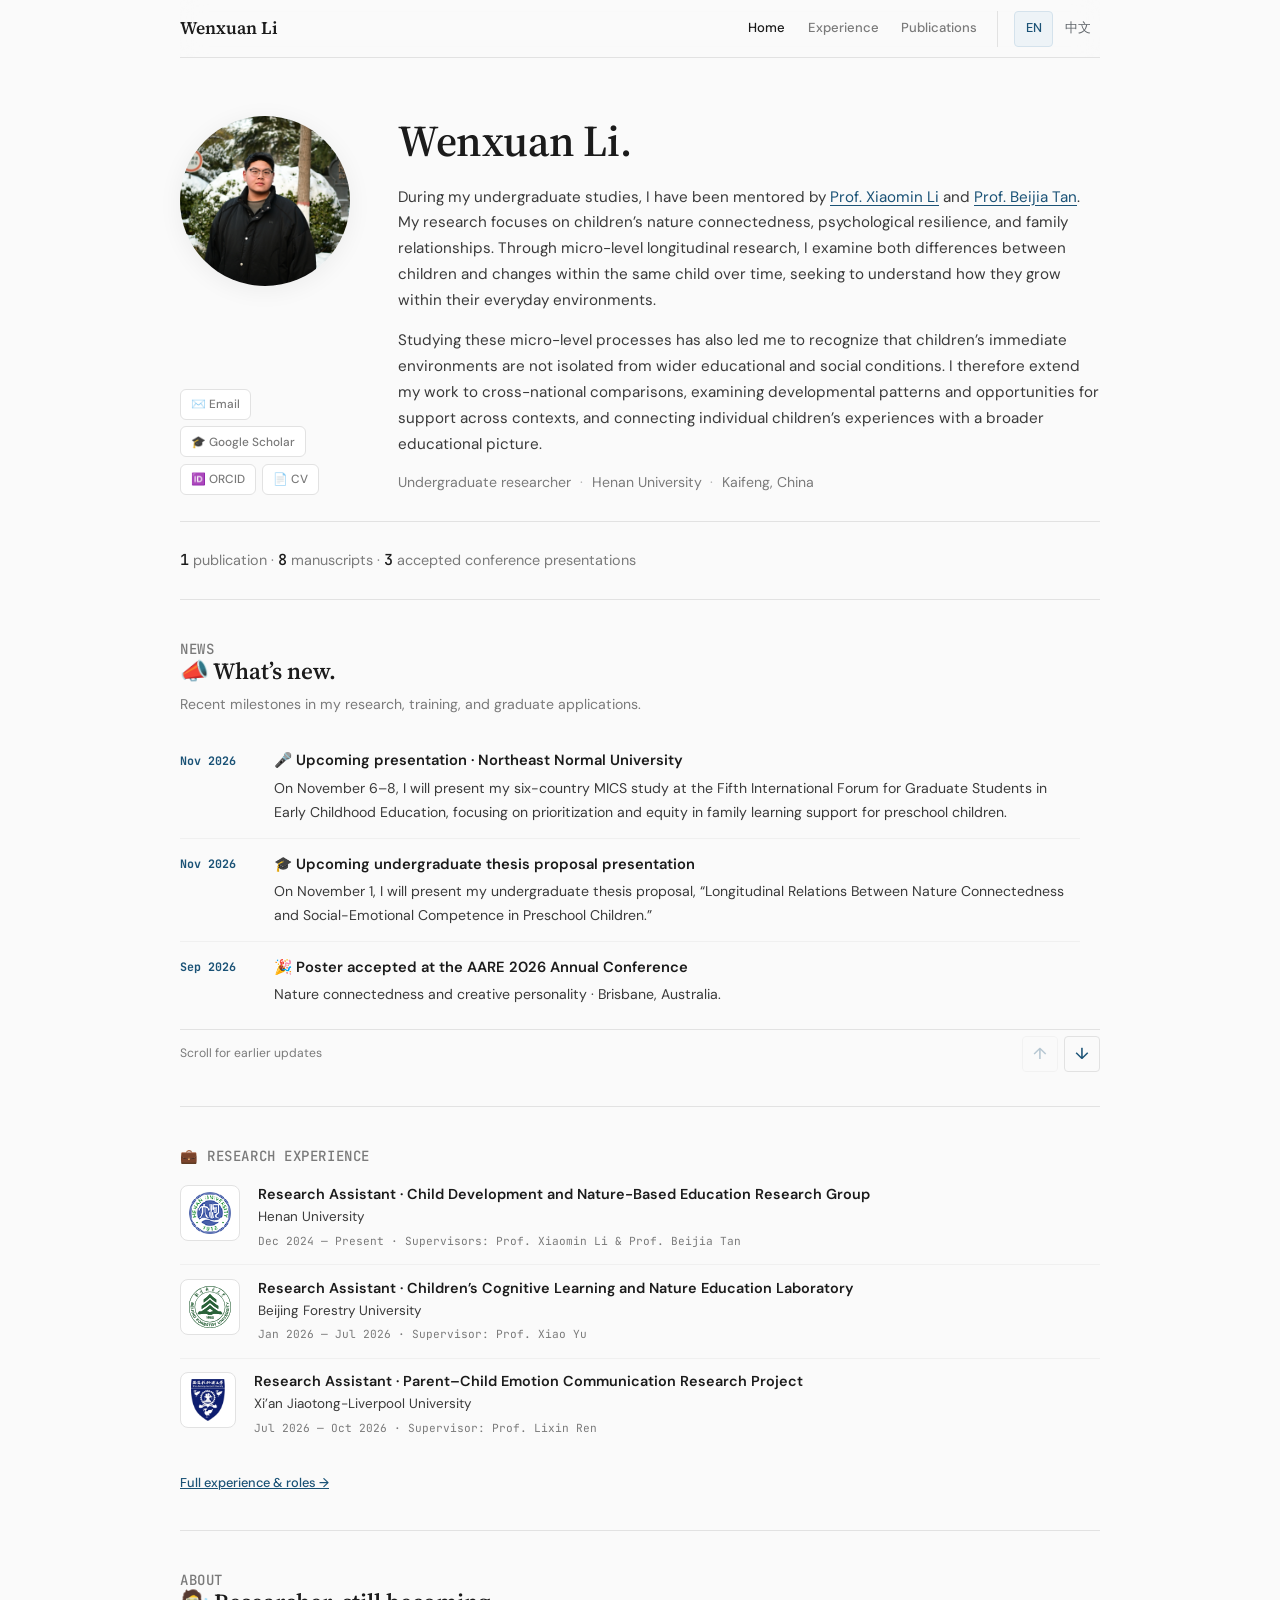
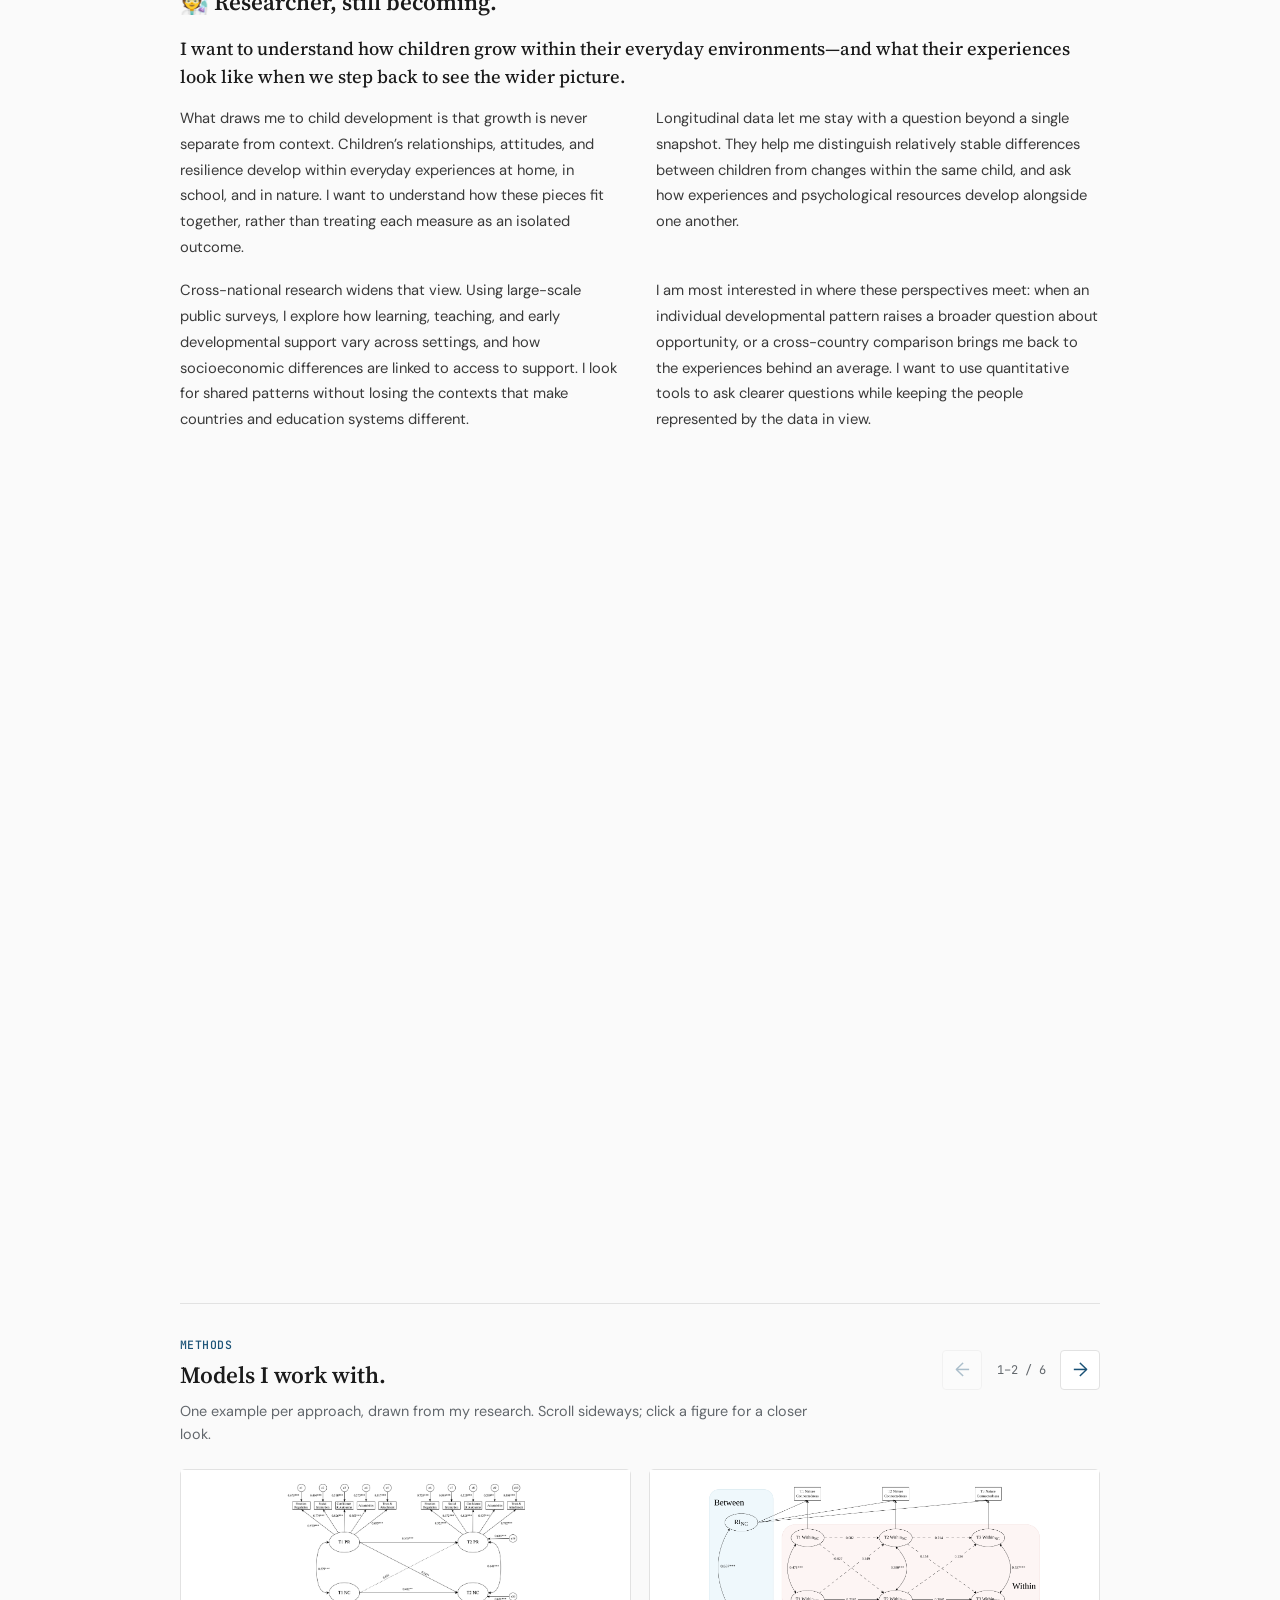
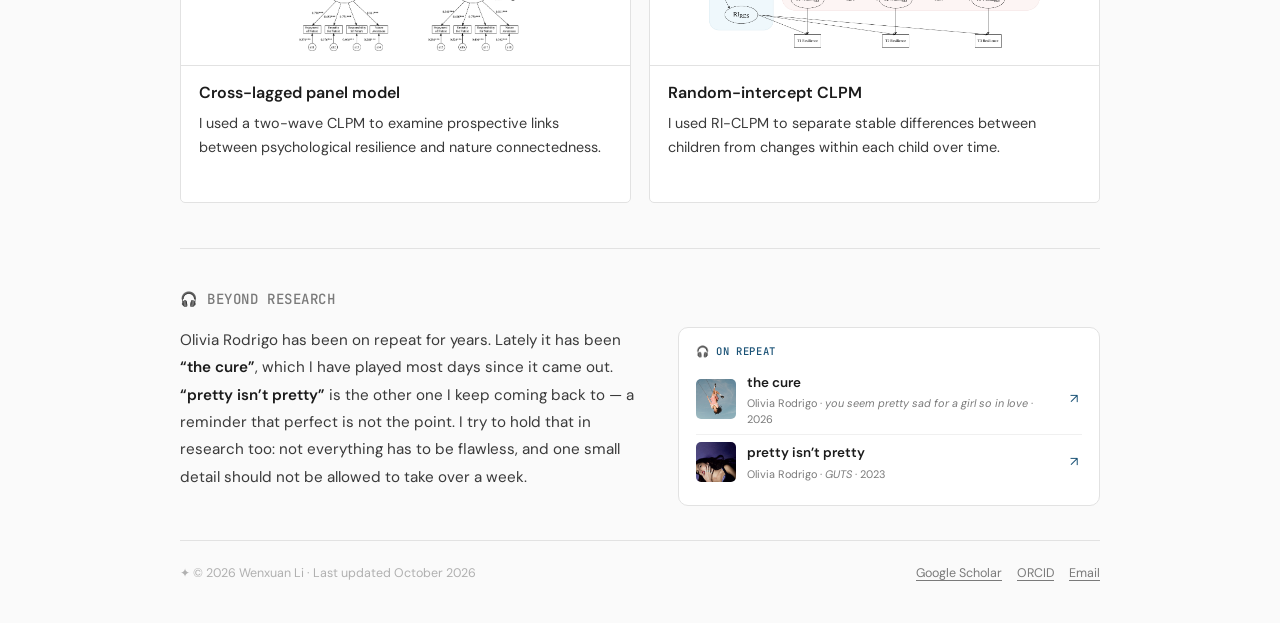
==== commit d781ed01: "Remove research focus label from profile" ====
--- a/index.html
+++ b/index.html
@@ -61,7 +61,6 @@
               <span data-page-node-id="VCubd7X1gXhKfUyjpg8X8c">Wenxuan Li</span>
               <span data-page-node-id="X4CYeBBMkz3rngqCn77FWR">2026</span>
             </div>
-            <p class="eyebrow" data-page-node-id="fwrLeCnpVKdQDbKHCluGUM">Longitudinal × cross-national research</p>
             <div class="hero-links" data-page-node-id="DoQU9ZtnmgkUUCc84O3ntz">
               <a class="button-link" href="mailto:lwx201621@henu.edu.cn" data-page-node-id="XXDZANWUMgNwjHEgySVXcm">✉️ Email</a>
               <a class="button-link secondary" href="https://scholar.google.com/citations?user=ikthK90AAAAJ&amp;hl=en" data-page-node-id="AW7OYdHkNGP3fAciEXzoKA">🎓 Google Scholar</a>
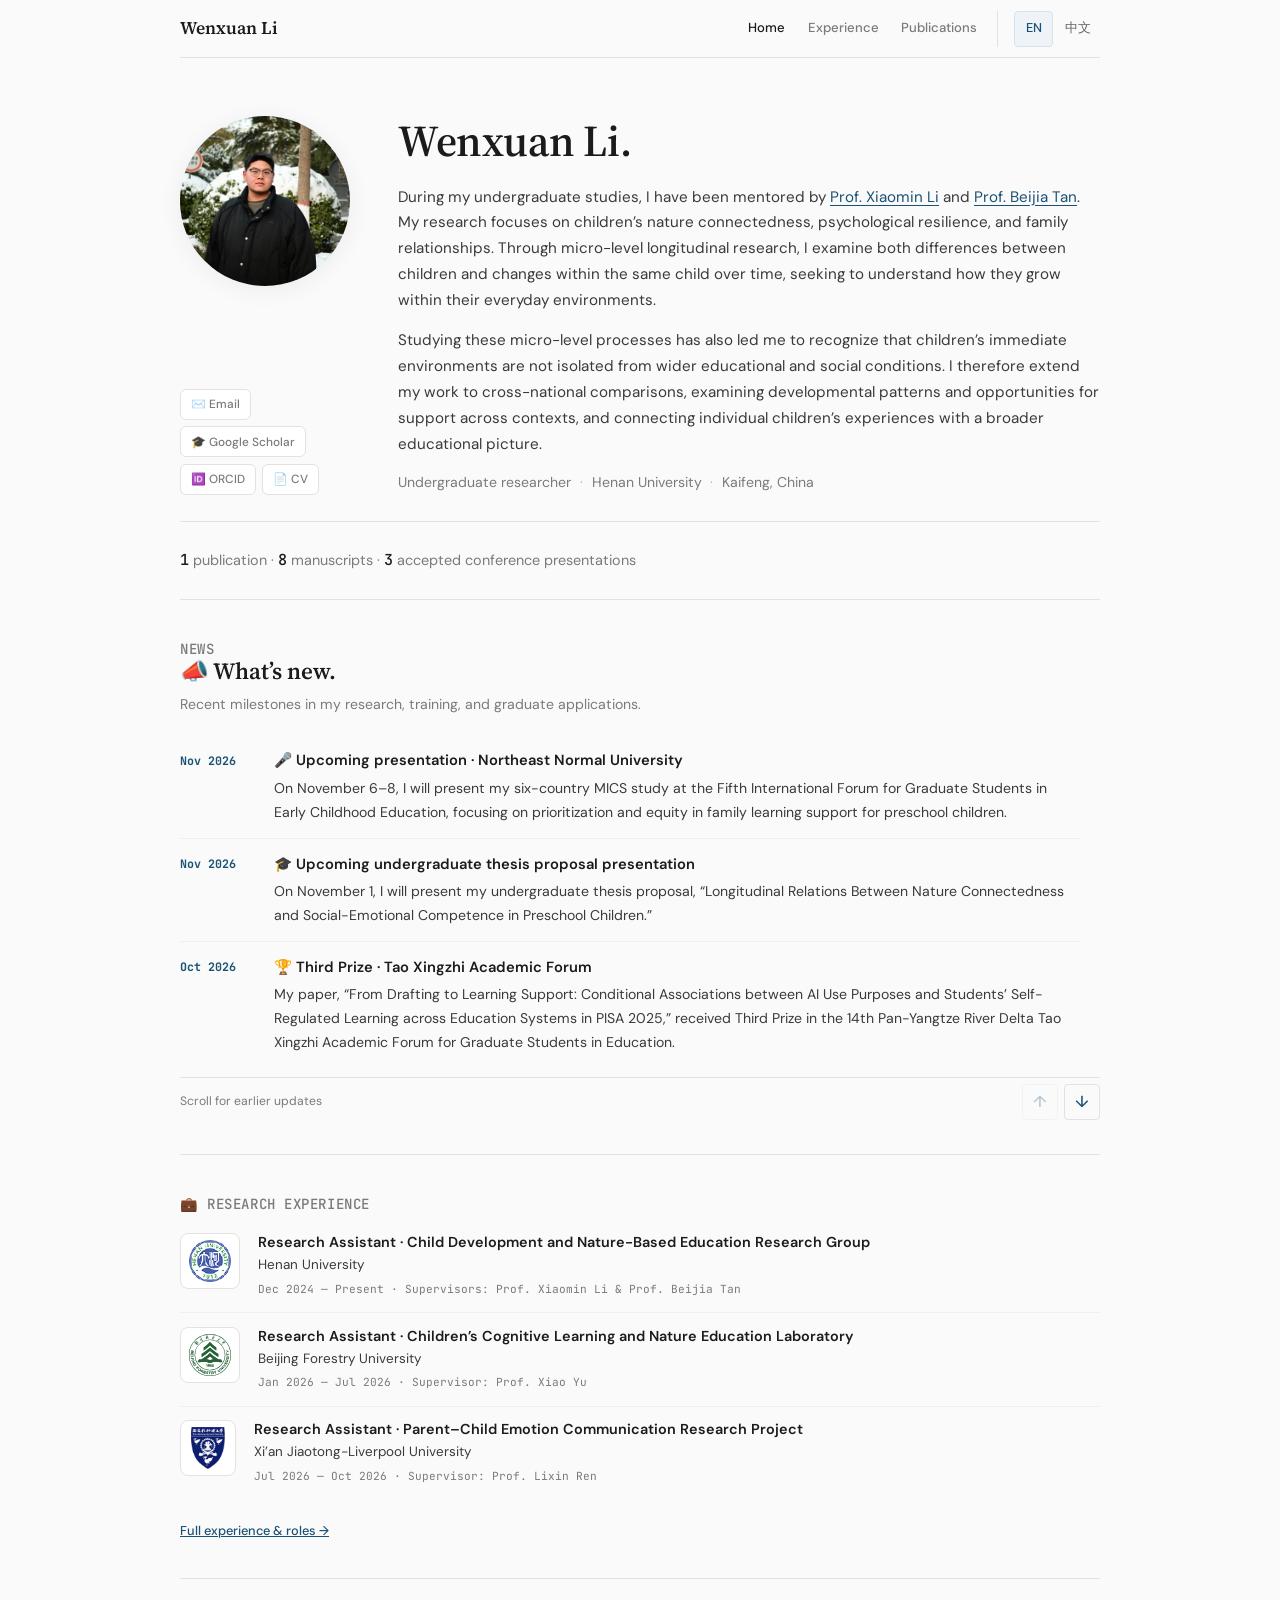
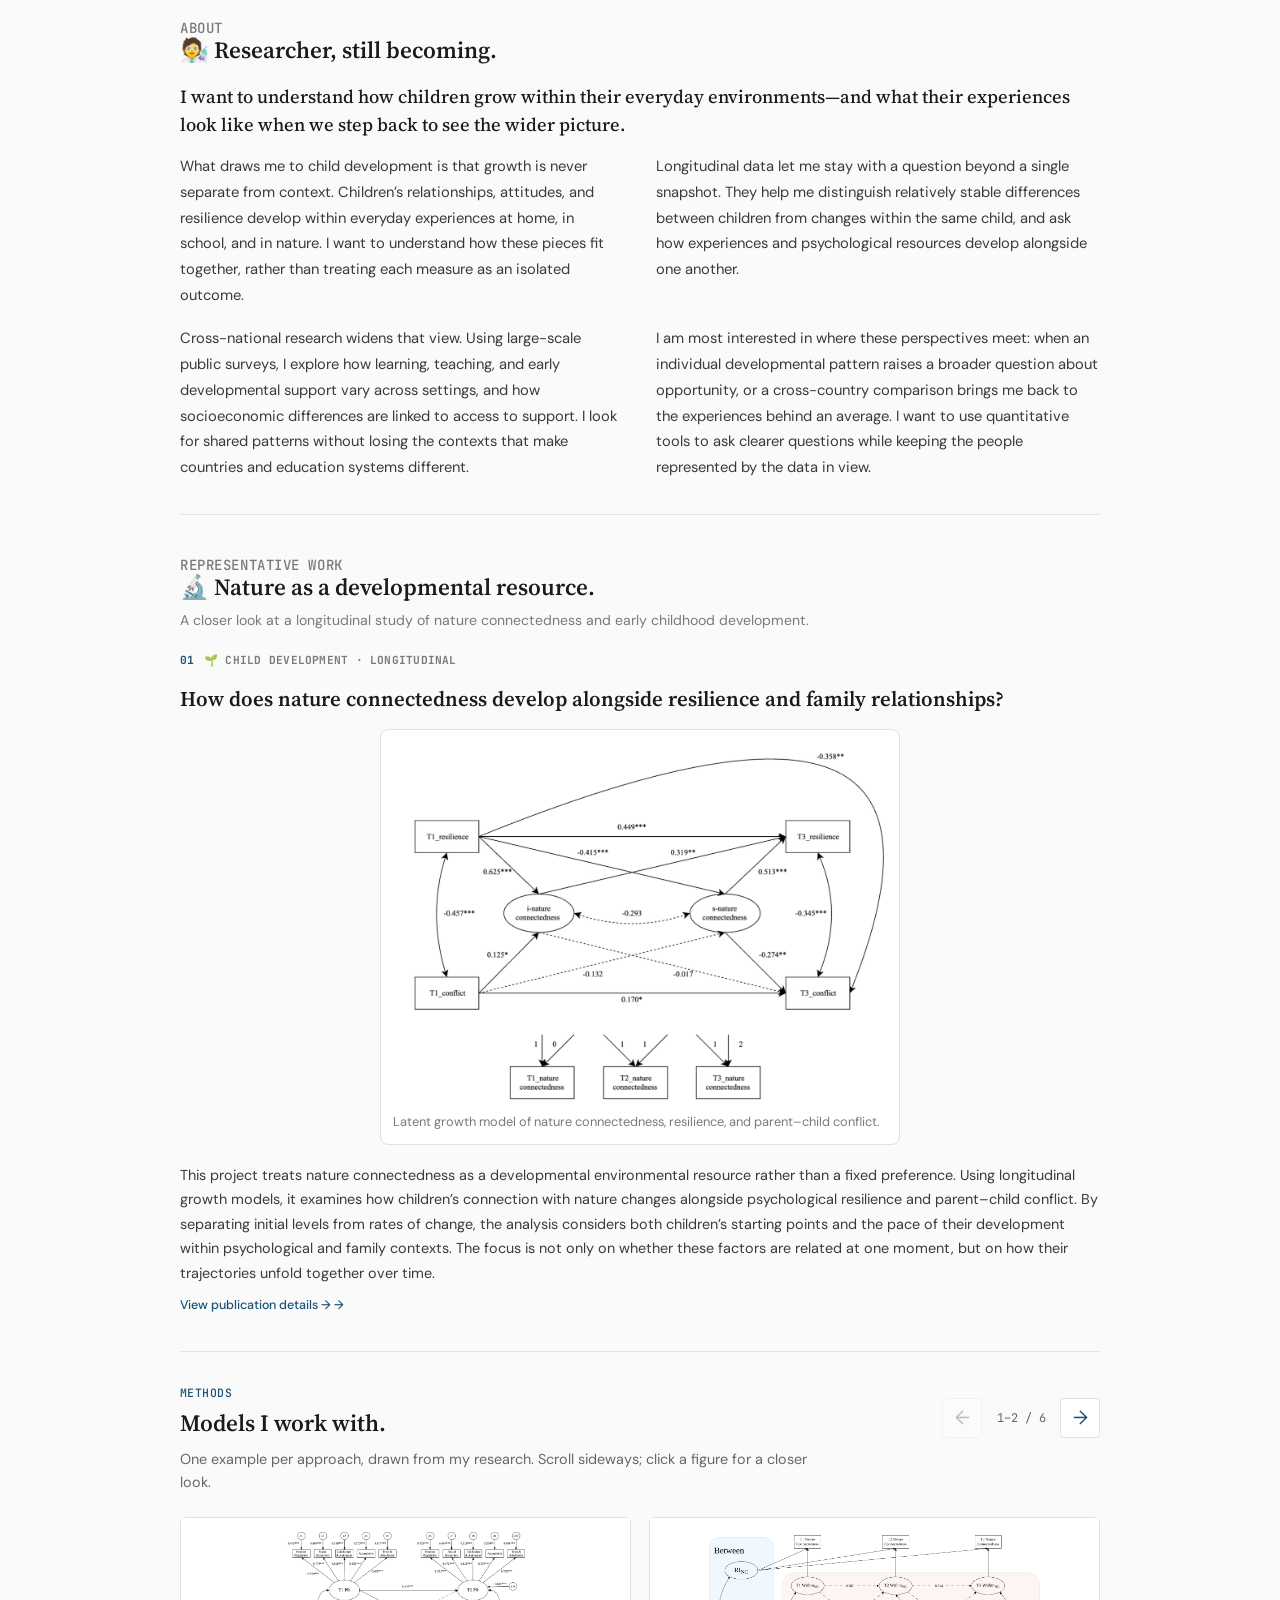
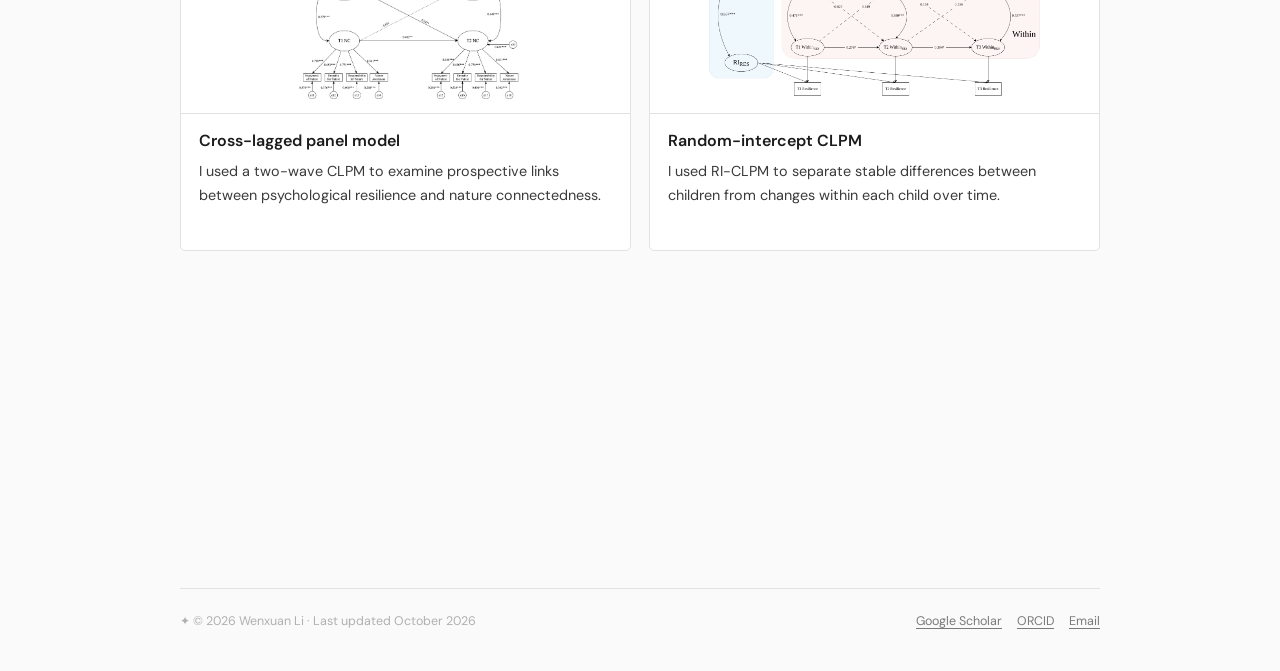
==== commit 5bea20cc: "Add Tao Xingzhi forum award news and professor titles" ====
--- a/index.html
+++ b/index.html
@@ -100,6 +100,13 @@
               </div>
             </li>
             <li class="news-item">
+              <time class="news-date" datetime="2026-10-29">Oct 2026</time>
+              <div class="news-content">
+                <h3 class="news-title">🏆 Third Prize · Tao Xingzhi Academic Forum</h3>
+                <p class="news-text">My paper, “From Drafting to Learning Support: Conditional Associations between AI Use Purposes and Students’ Self-Regulated Learning across Education Systems in PISA 2025,” received Third Prize in the 14th Pan-Yangtze River Delta Tao Xingzhi Academic Forum for Graduate Students in Education.</p>
+              </div>
+            </li>
+            <li class="news-item">
               <time class="news-date" datetime="2026-09">Sep 2026</time>
               <div class="news-content">
                 <h3 class="news-title">🎉 Poster accepted at the AARE 2026 Annual Conference</h3>
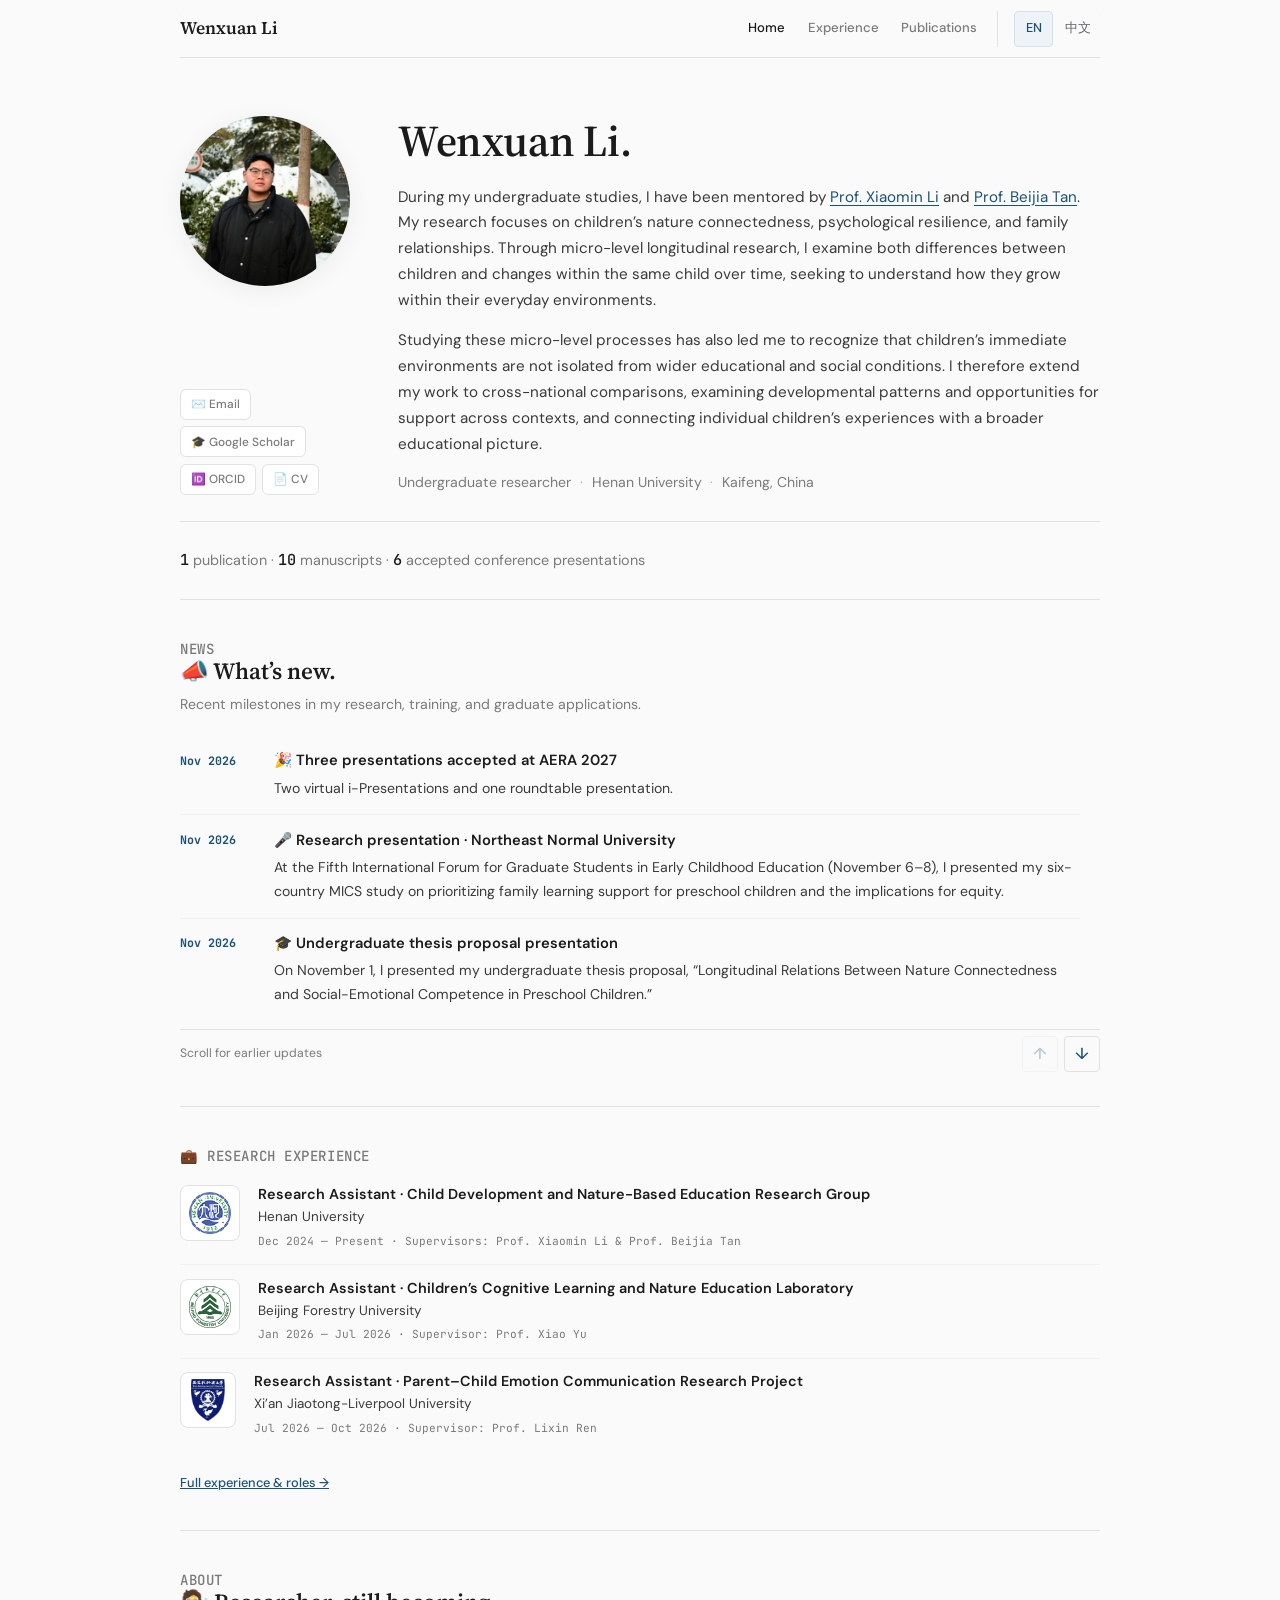
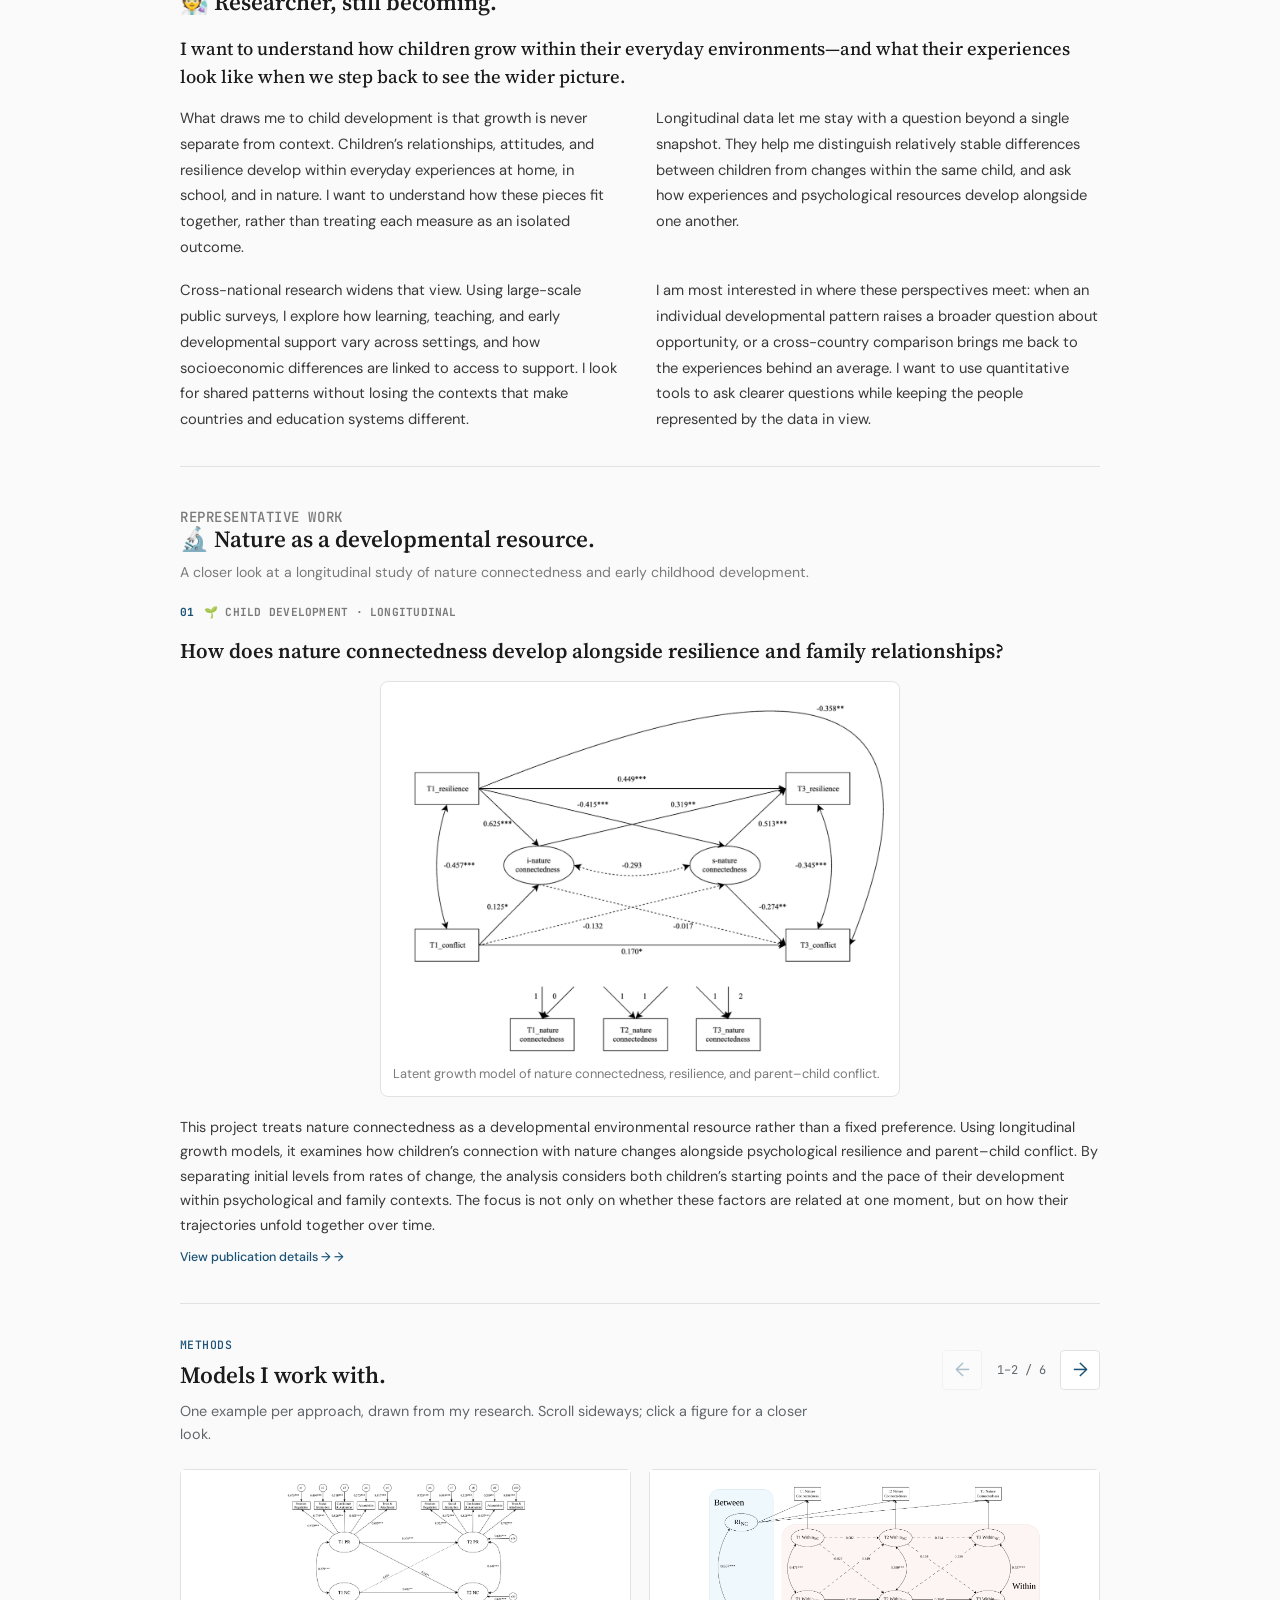
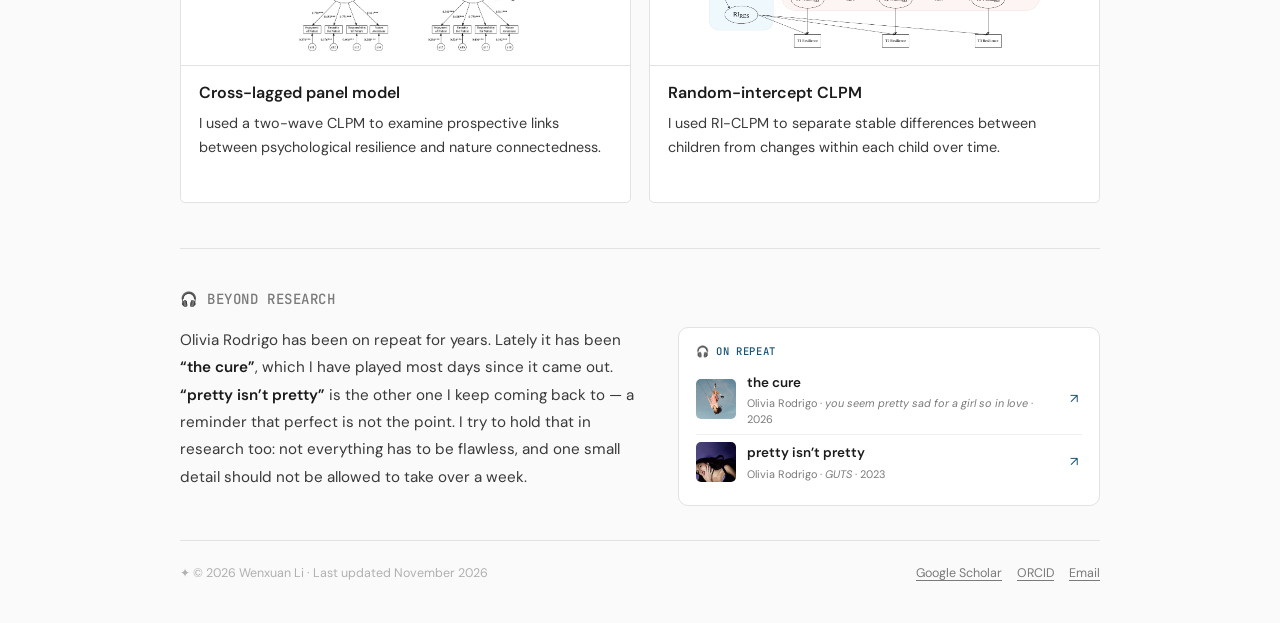
==== commit b639ec45: "Update AERA acceptances, manuscripts, news, and CV" ====
--- a/index.html
+++ b/index.html
@@ -72,7 +72,7 @@
 
                 
 <section class="at-glance reveal">
-          <p class="glance-line"><strong>1</strong> publication · <strong>8</strong> manuscripts · <strong>3</strong> accepted conference presentations</p>
+          <p class="glance-line"><strong>1</strong> publication · <strong>10</strong> manuscripts · <strong>6</strong> accepted conference presentations</p>
         </section>
 
 <section class="news-section section-block reveal" data-page-node-id="glpMYOBQhxJIuGQ4pkq5t0">
@@ -86,17 +86,24 @@
           <div class="news-window" id="news-window" data-news-window data-visible-items="3" tabindex="0" role="region" aria-label="News updates" aria-describedby="news-scroll-hint">
           <ul class="news-list">
             <li class="news-item">
+              <time class="news-date" datetime="2026-11-07">Nov 2026</time>
+              <div class="news-content">
+                <h3 class="news-title">🎉 Three presentations accepted at AERA 2027</h3>
+                <p class="news-text">Two virtual i-Presentations and one roundtable presentation.</p>
+              </div>
+            </li>
+            <li class="news-item">
               <time class="news-date" datetime="2026-11-06">Nov 2026</time>
               <div class="news-content">
-                <h3 class="news-title">🎤 Upcoming presentation · Northeast Normal University</h3>
-                <p class="news-text">On November 6–8, I will present my six-country MICS study at the Fifth International Forum for Graduate Students in Early Childhood Education, focusing on prioritization and equity in family learning support for preschool children.</p>
+                <h3 class="news-title">🎤 Research presentation · Northeast Normal University</h3>
+                <p class="news-text">At the Fifth International Forum for Graduate Students in Early Childhood Education (November 6–8), I presented my six-country MICS study on prioritizing family learning support for preschool children and the implications for equity.</p>
               </div>
             </li>
             <li class="news-item">
               <time class="news-date" datetime="2026-11-01">Nov 2026</time>
               <div class="news-content">
-                <h3 class="news-title">🎓 Upcoming undergraduate thesis proposal presentation</h3>
-                <p class="news-text">On November 1, I will present my undergraduate thesis proposal, “Longitudinal Relations Between Nature Connectedness and Social-Emotional Competence in Preschool Children.”</p>
+                <h3 class="news-title">🎓 Undergraduate thesis proposal presentation</h3>
+                <p class="news-text">On November 1, I presented my undergraduate thesis proposal, “Longitudinal Relations Between Nature Connectedness and Social-Emotional Competence in Preschool Children.”</p>
               </div>
             </li>
             <li class="news-item">
@@ -331,7 +338,7 @@
 
       </main>
 <footer class="site-footer" data-page-node-id="oGB6iyn6QHqVJYJapgbvT3">
-        <span data-page-node-id="jQBGJN4wzfuel33uJHTGlY">✦ © 2026 Wenxuan Li · Last updated October 2026</span>
+        <span data-page-node-id="jQBGJN4wzfuel33uJHTGlY">✦ © 2026 Wenxuan Li · Last updated November 2026</span>
         <div class="footer-links" data-page-node-id="4gxM9g3lrTtvpBjlgVsJ8K">
           <a href="https://scholar.google.com/citations?user=ikthK90AAAAJ&amp;hl=en" data-page-node-id="0M1pTGn5FEn5SDFzs6TkoU">Google Scholar</a>
           <a href="https://orcid.org/0009-0007-1876-5422" data-page-node-id="7GrNLtPTCqN9A0fR1r562T">ORCID</a>
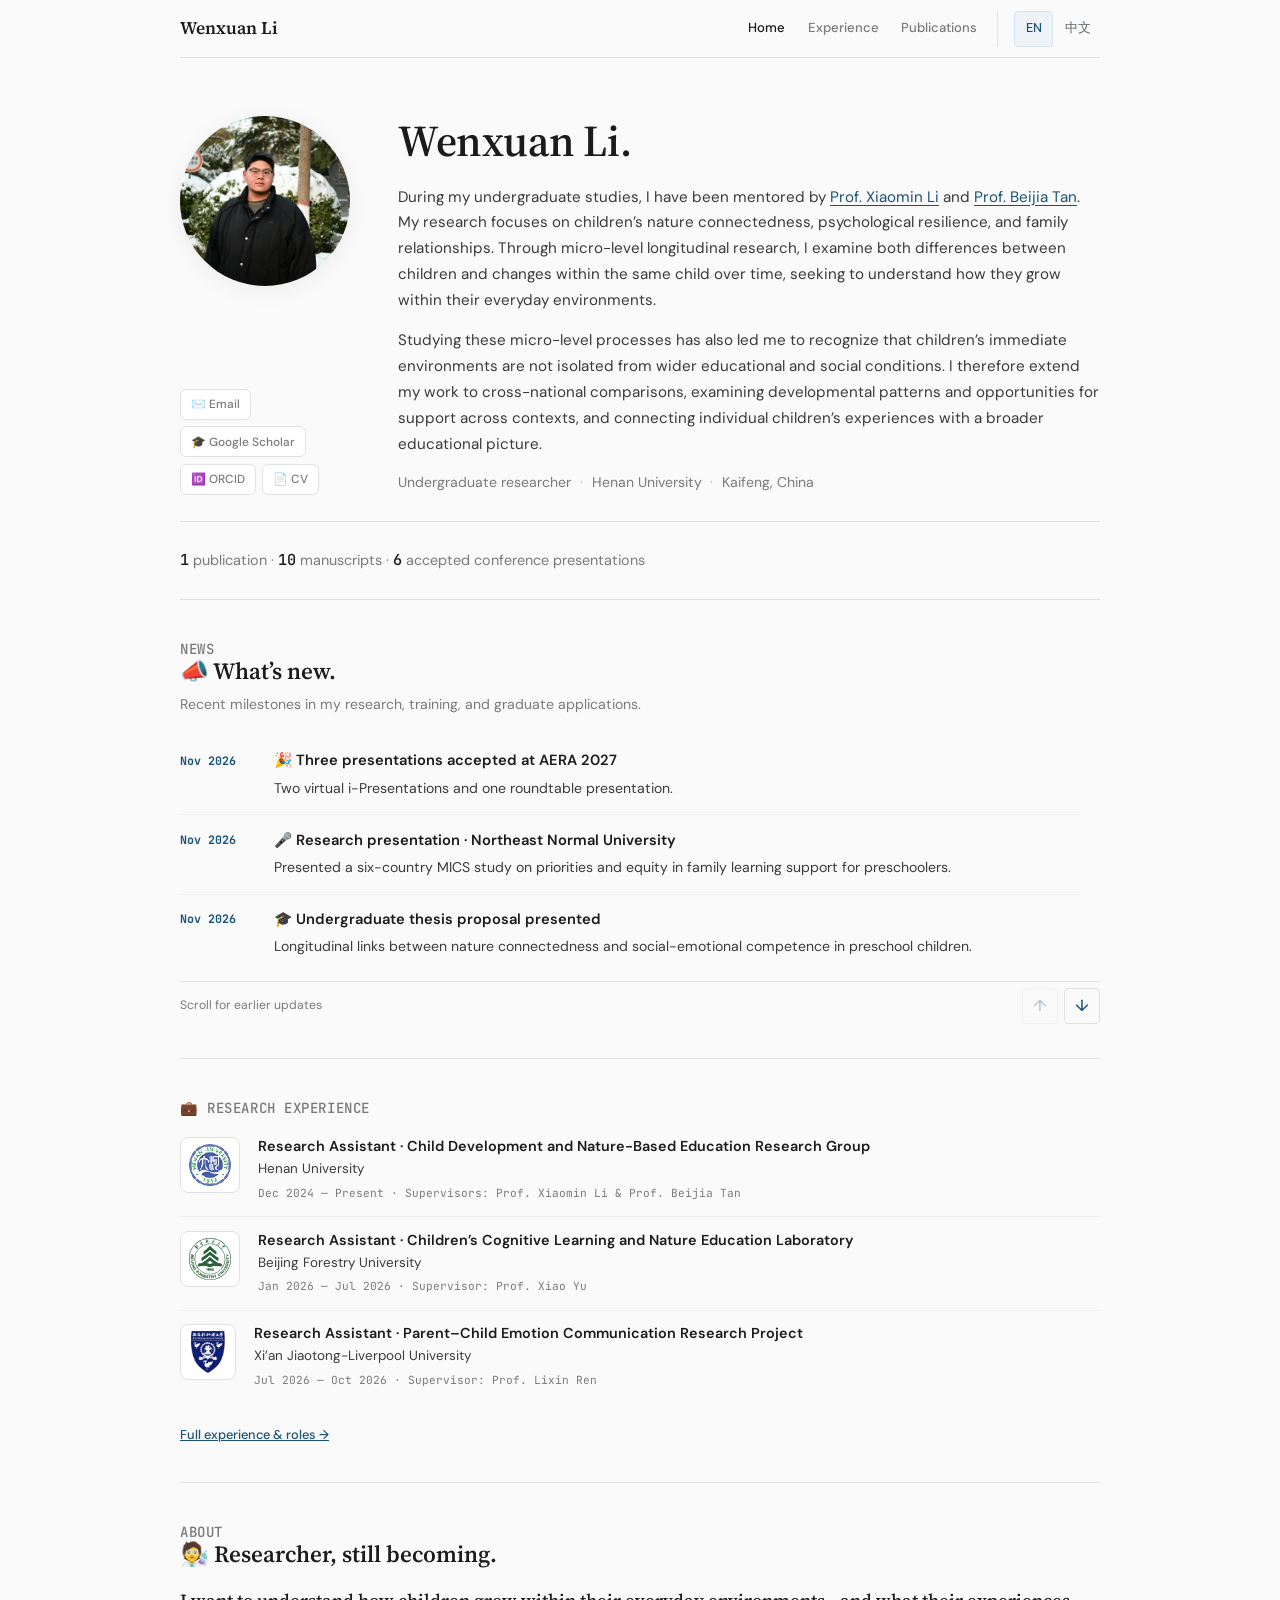
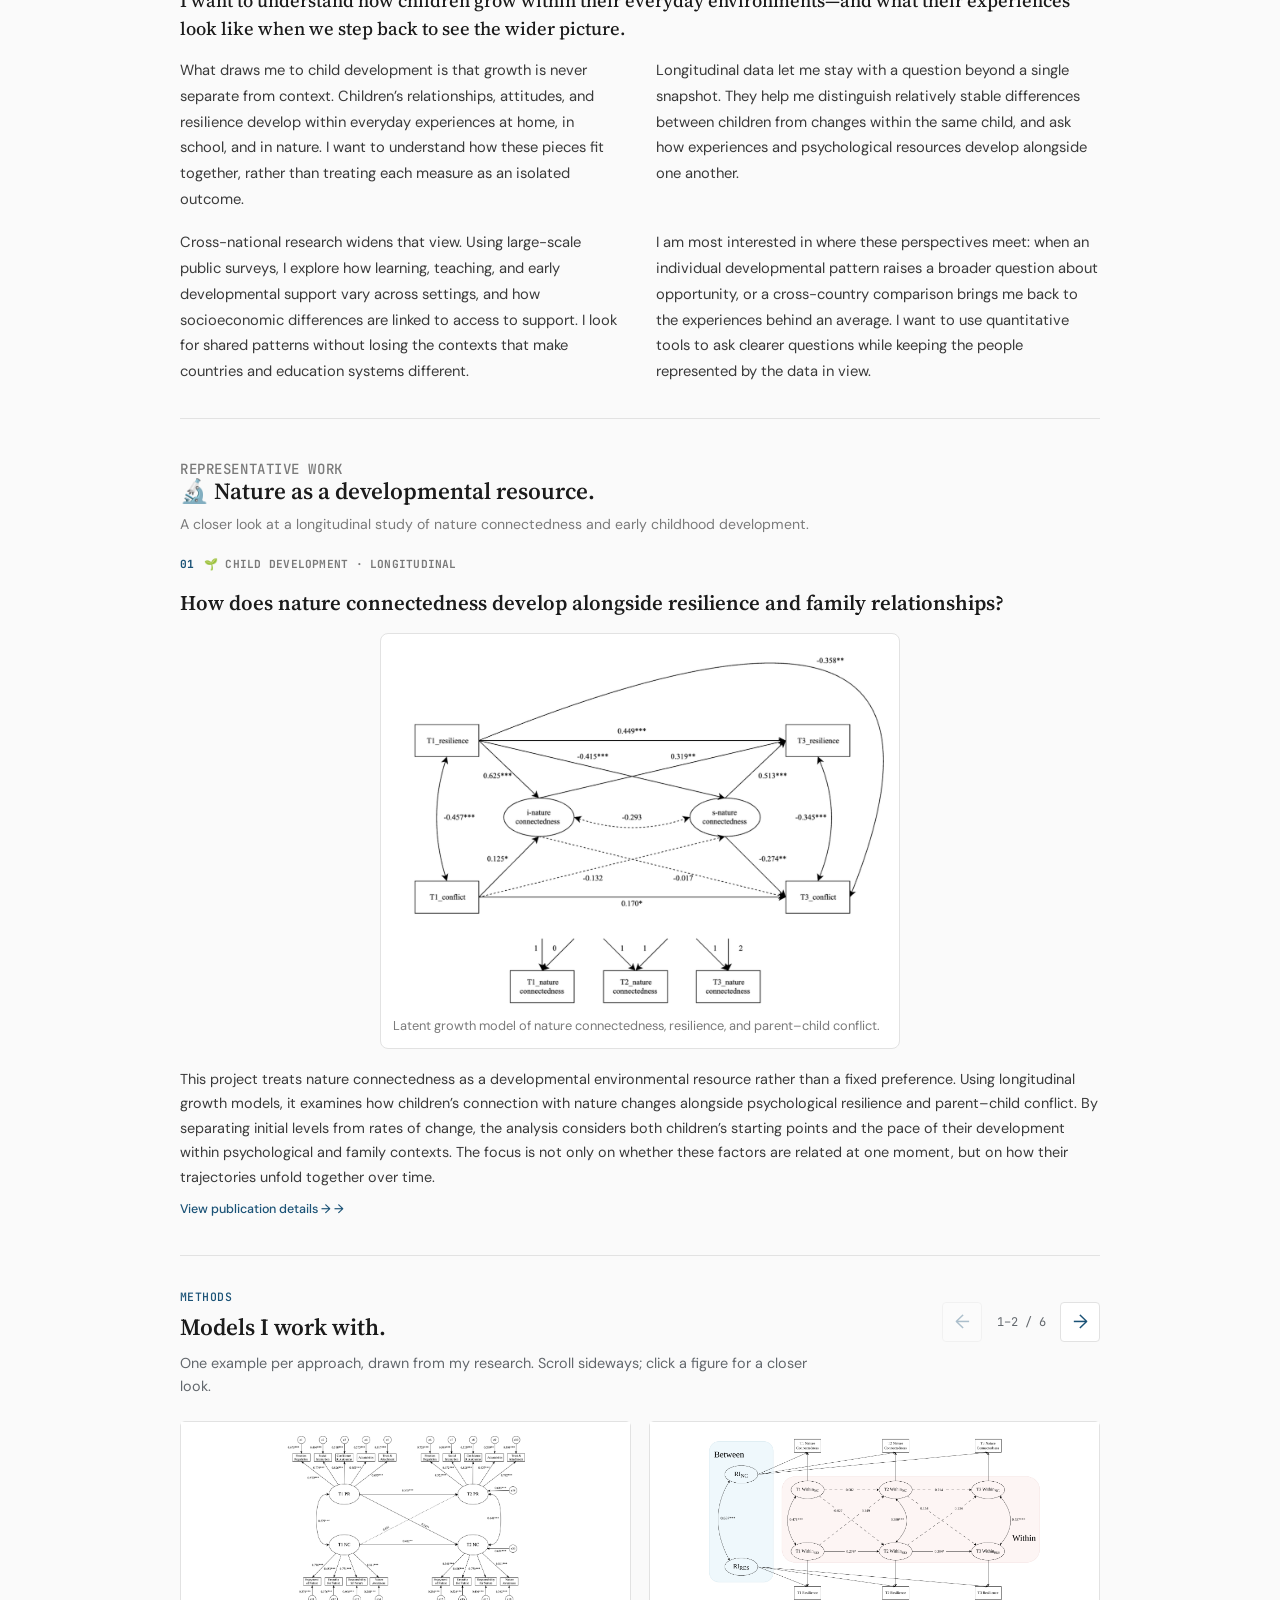
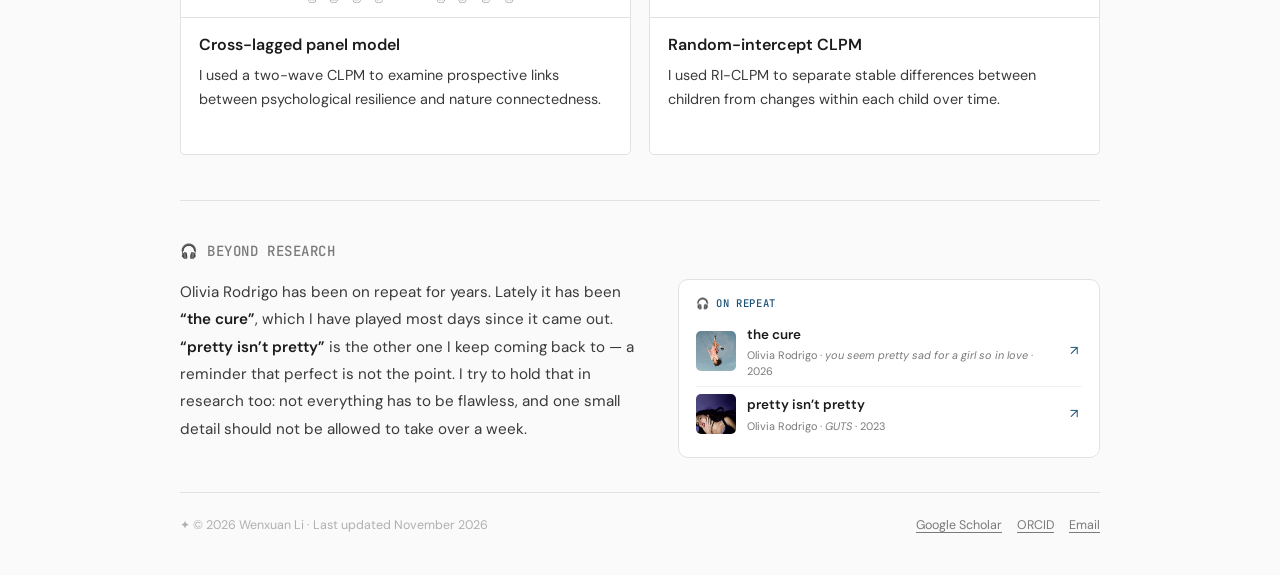
==== commit e35d11bf: "Shorten three bilingual news updates" ====
--- a/index.html
+++ b/index.html
@@ -96,21 +96,21 @@
               <time class="news-date" datetime="2026-11-06">Nov 2026</time>
               <div class="news-content">
                 <h3 class="news-title">🎤 Research presentation · Northeast Normal University</h3>
-                <p class="news-text">At the Fifth International Forum for Graduate Students in Early Childhood Education (November 6–8), I presented my six-country MICS study on prioritizing family learning support for preschool children and the implications for equity.</p>
+                <p class="news-text">Presented a six-country MICS study on priorities and equity in family learning support for preschoolers.</p>
               </div>
             </li>
             <li class="news-item">
               <time class="news-date" datetime="2026-11-01">Nov 2026</time>
               <div class="news-content">
-                <h3 class="news-title">🎓 Undergraduate thesis proposal presentation</h3>
-                <p class="news-text">On November 1, I presented my undergraduate thesis proposal, “Longitudinal Relations Between Nature Connectedness and Social-Emotional Competence in Preschool Children.”</p>
+                <h3 class="news-title">🎓 Undergraduate thesis proposal presented</h3>
+                <p class="news-text">Longitudinal links between nature connectedness and social-emotional competence in preschool children.</p>
               </div>
             </li>
             <li class="news-item">
               <time class="news-date" datetime="2026-10-29">Oct 2026</time>
               <div class="news-content">
                 <h3 class="news-title">🏆 Third Prize · Tao Xingzhi Academic Forum</h3>
-                <p class="news-text">My paper, “From Drafting to Learning Support: Conditional Associations between AI Use Purposes and Students’ Self-Regulated Learning across Education Systems in PISA 2025,” received Third Prize in the 14th Pan-Yangtze River Delta Tao Xingzhi Academic Forum for Graduate Students in Education.</p>
+                <p class="news-text">Award-winning study: AI use and students’ self-regulated learning in PISA 2025.</p>
               </div>
             </li>
             <li class="news-item">
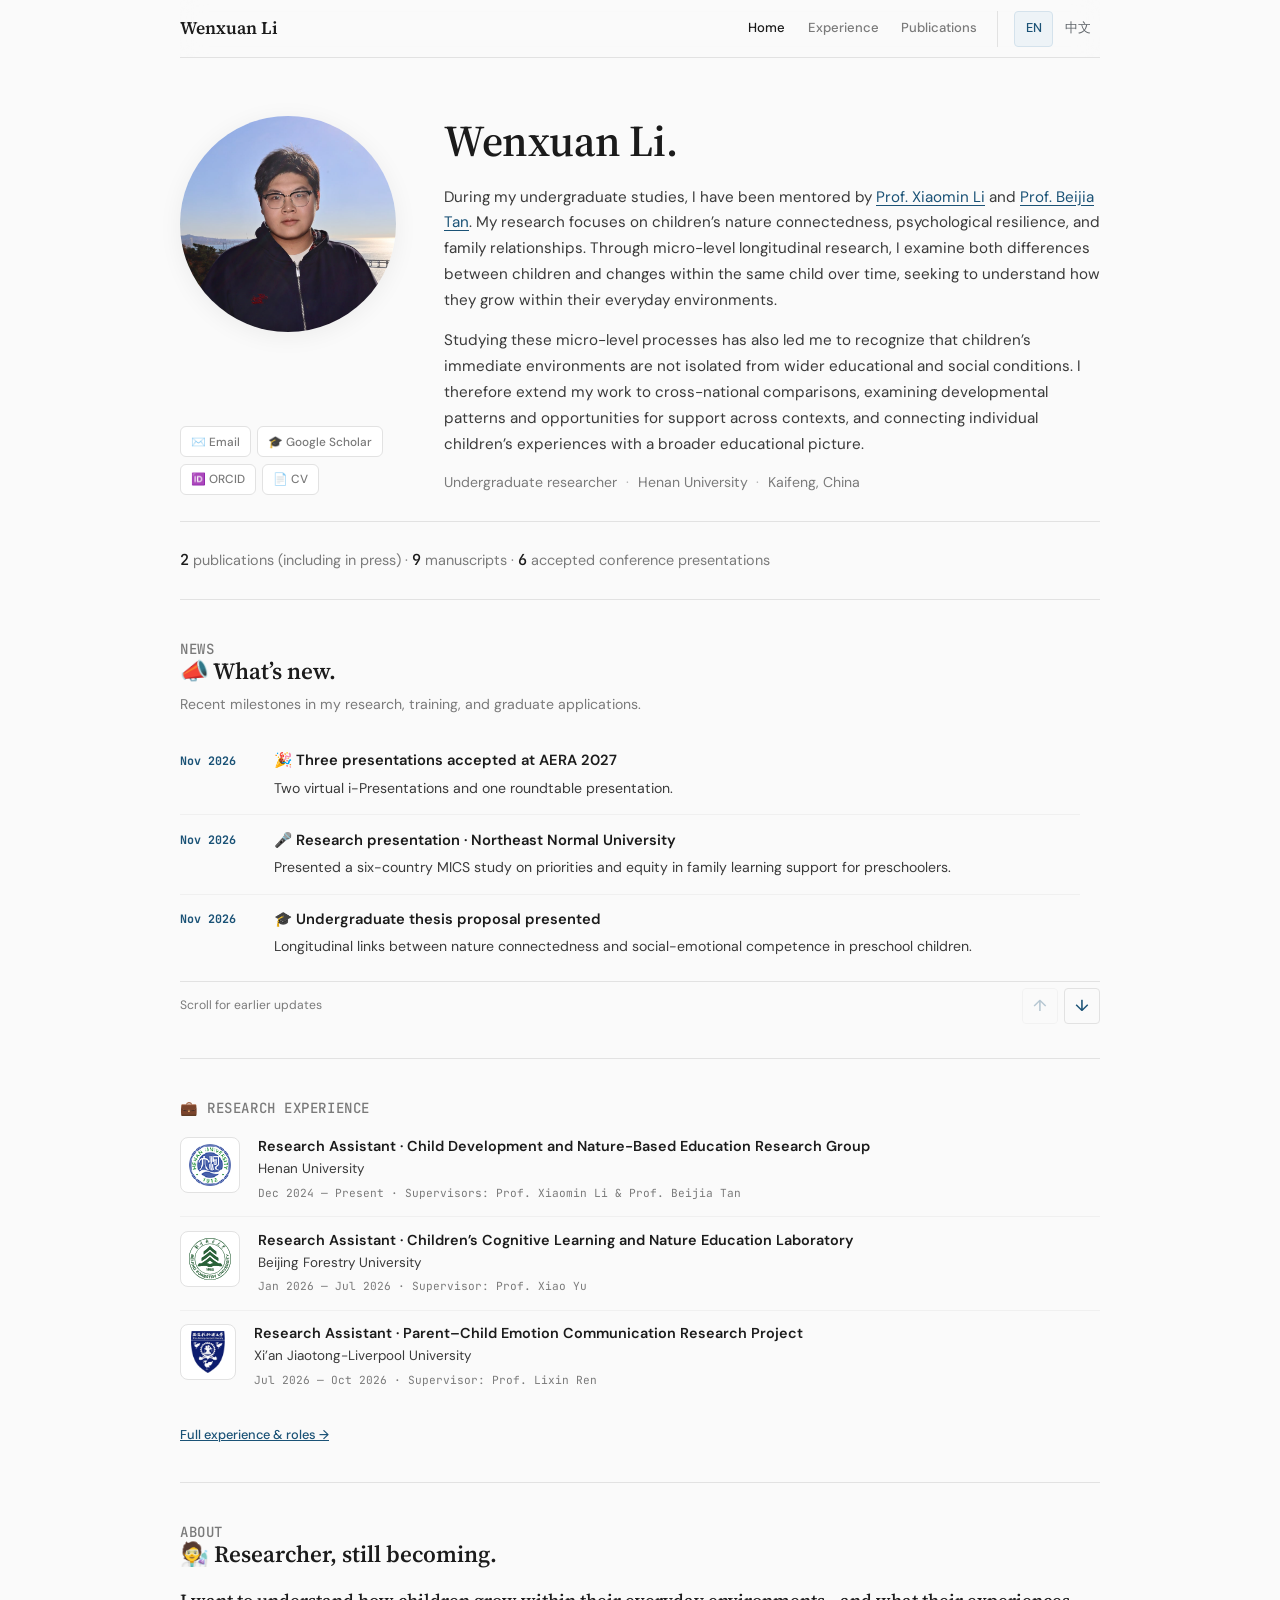
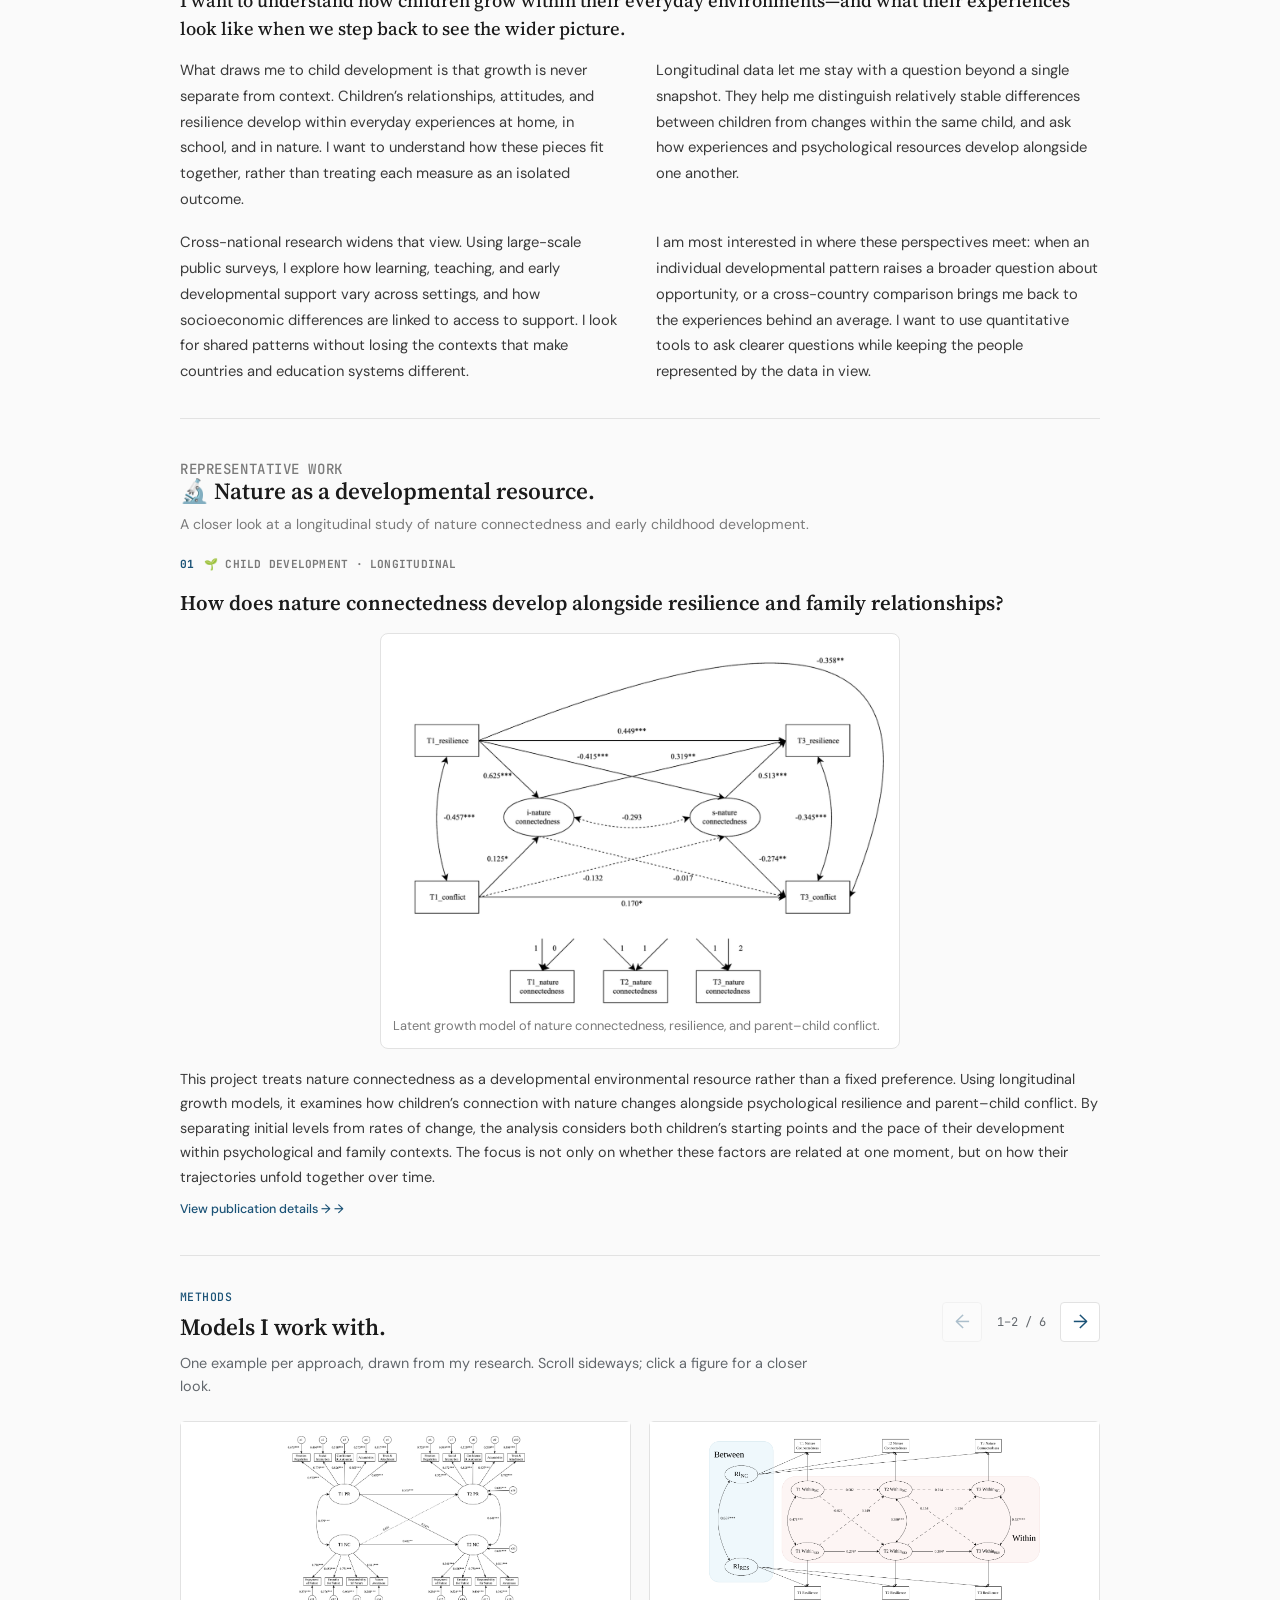
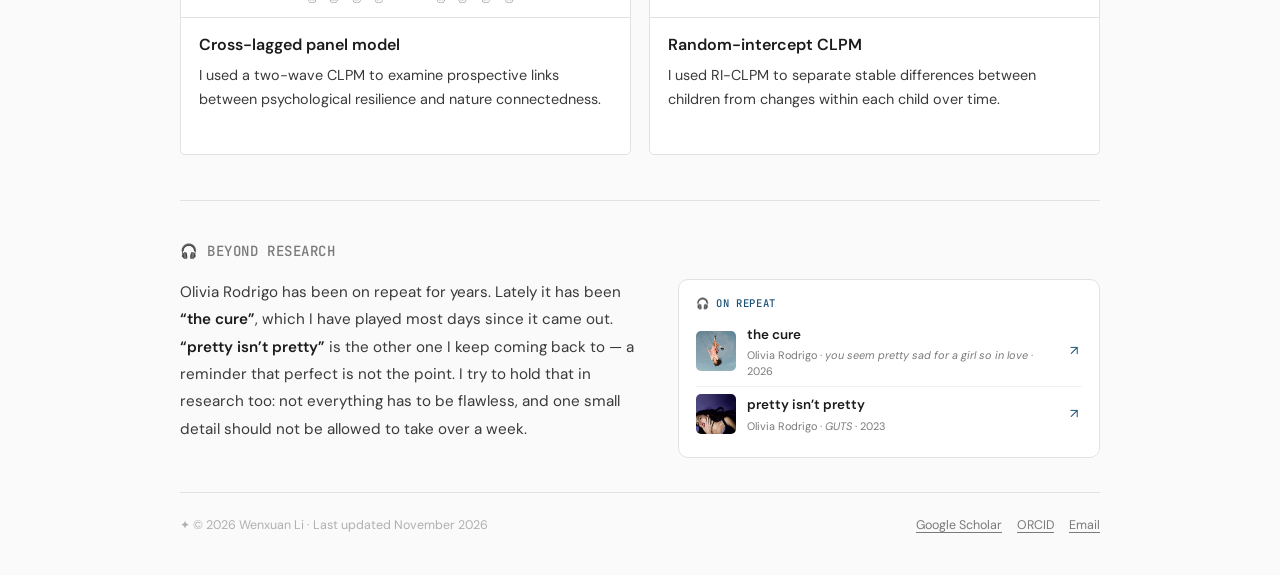
==== commit bfd8894c: "Publish in-press Frontiers paper, figures, and new portrait" ====
--- a/index.html
+++ b/index.html
@@ -54,7 +54,7 @@
             </div>
           </div>
           <div class="hero-portrait" data-page-node-id="EQY7nELksSh2cqOCYPeXn9">
-            <img src="assets/wenxuan-li.jpg" alt="Portrait of Wenxuan Li in a snowy campus setting" data-page-node-id="CQkBaPOqKqP2Pepo7Jadib">
+            <img src="assets/wenxuan-li-coast.jpg" width="1200" height="800" alt="Portrait of Wenxuan Li by the coast" data-page-node-id="CQkBaPOqKqP2Pepo7Jadib">
             <span class="portrait-star star-one" aria-hidden="true" data-page-node-id="KL61rzx9ZCi1AFauiEUa4b">✦</span>
             <span class="portrait-star star-two" aria-hidden="true" data-page-node-id="xqmRBe1JwS1pvfFIHOM7Y1">♡</span>
             <div class="portrait-note" data-page-node-id="X4i1YSRXkbSRMdxNvmojuC">
@@ -72,7 +72,7 @@
 
                 
 <section class="at-glance reveal">
-          <p class="glance-line"><strong>1</strong> publication · <strong>10</strong> manuscripts · <strong>6</strong> accepted conference presentations</p>
+          <p class="glance-line"><strong>2</strong> publications (including in press) · <strong>9</strong> manuscripts · <strong>6</strong> accepted conference presentations</p>
         </section>
 
 <section class="news-section section-block reveal" data-page-node-id="glpMYOBQhxJIuGQ4pkq5t0">
--- a/styles.css
+++ b/styles.css
@@ -1803,10 +1803,11 @@
 }
 
 body.refined-page .hero-portrait img {
-  width: 170px;
-  height: 170px;
+  width: 216px;
+  height: 216px;
   border-radius: 50%;
   object-fit: cover;
+  object-position: 32% center;
   border: 0;
   filter: none;
   box-shadow: 0 4px 24px rgba(0, 0, 0, 0.06);
@@ -2291,8 +2292,8 @@
   }
 
   body.refined-page .hero-portrait img {
-    width: 118px;
-    height: 118px;
+    width: 156px;
+    height: 156px;
   }
 
   body.refined-page .stat-strip {
@@ -2904,7 +2905,7 @@
   }
 }
 
-/* Equal-height desktop columns, with the research focus below the portrait. */
+/* Equal-height desktop columns, with contact links below the portrait. */
 body.refined-page .hero-meta {
   flex-direction: row;
   flex-wrap: wrap;
@@ -2928,7 +2929,7 @@
   flex-direction: column;
   align-items: flex-start;
   flex: none;
-  width: 178px;
+  width: 224px;
 }
 
 body.refined-page .hero-portrait > .eyebrow {
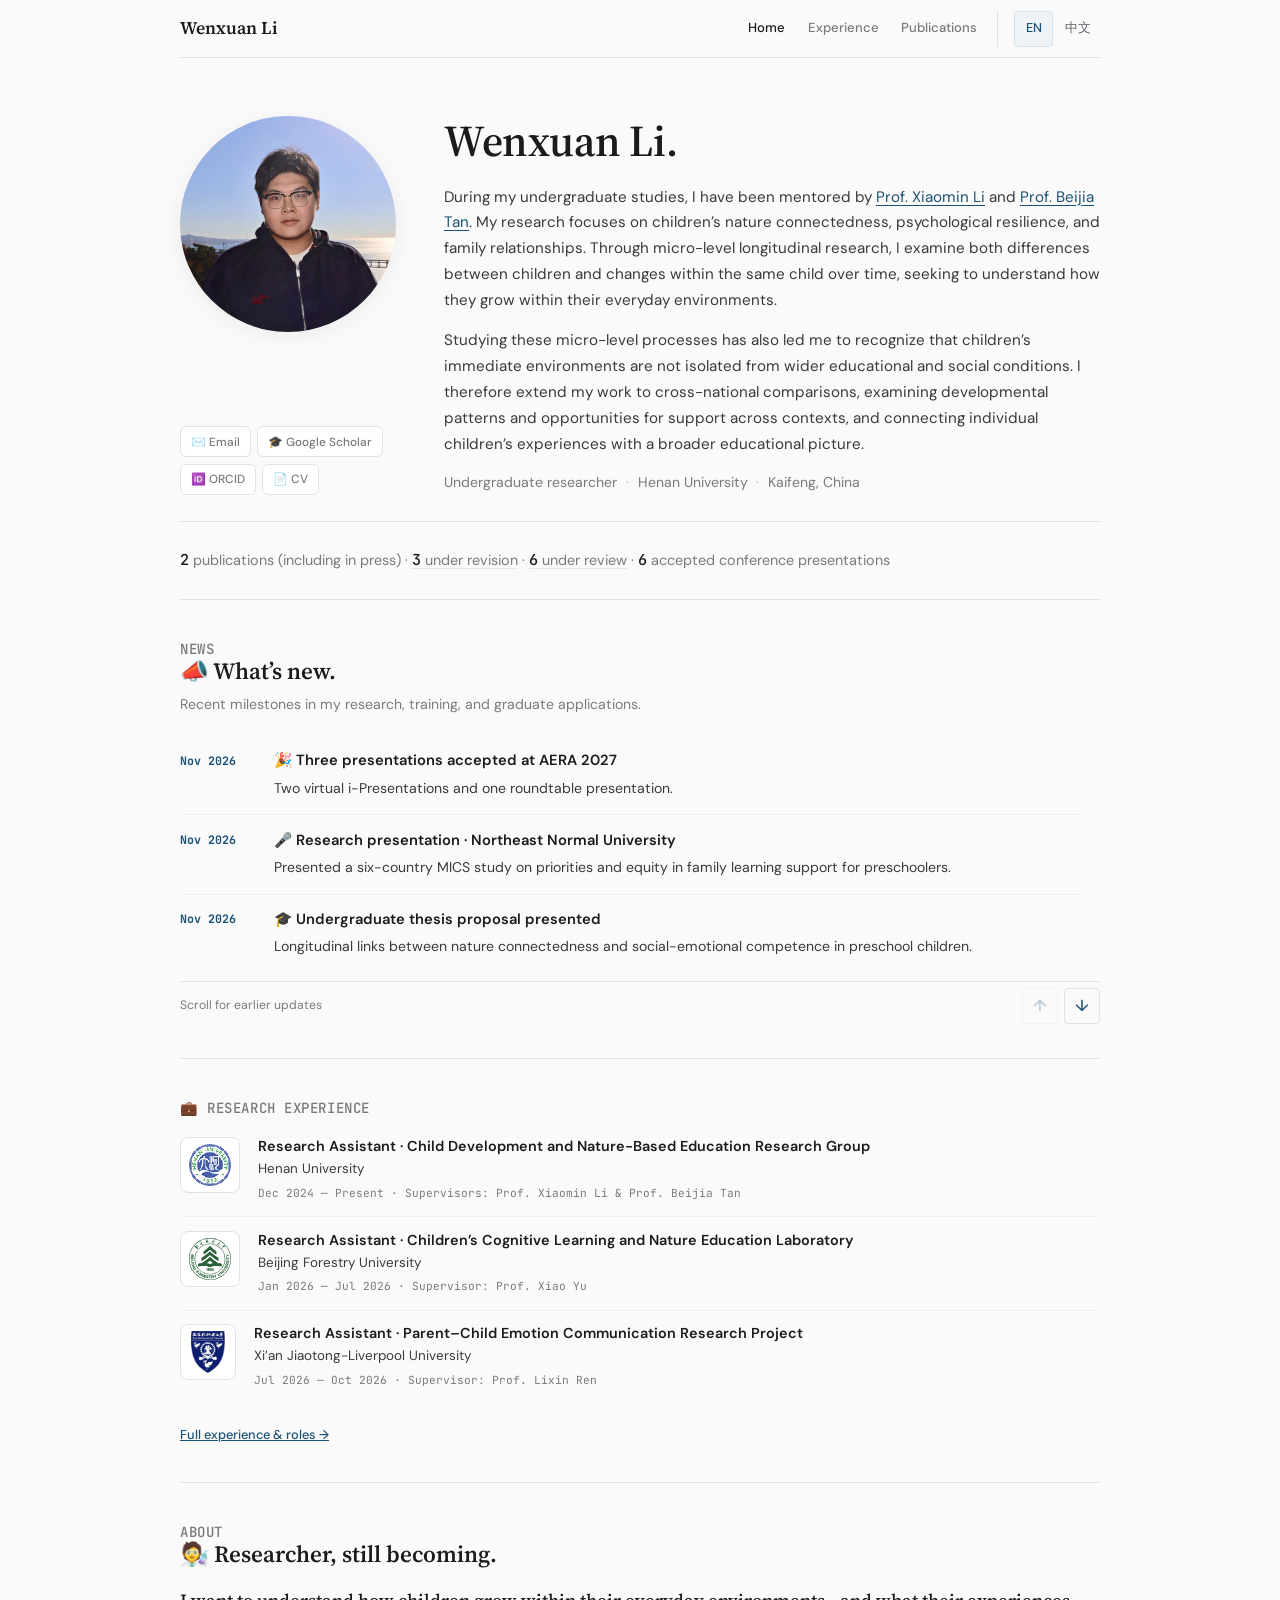
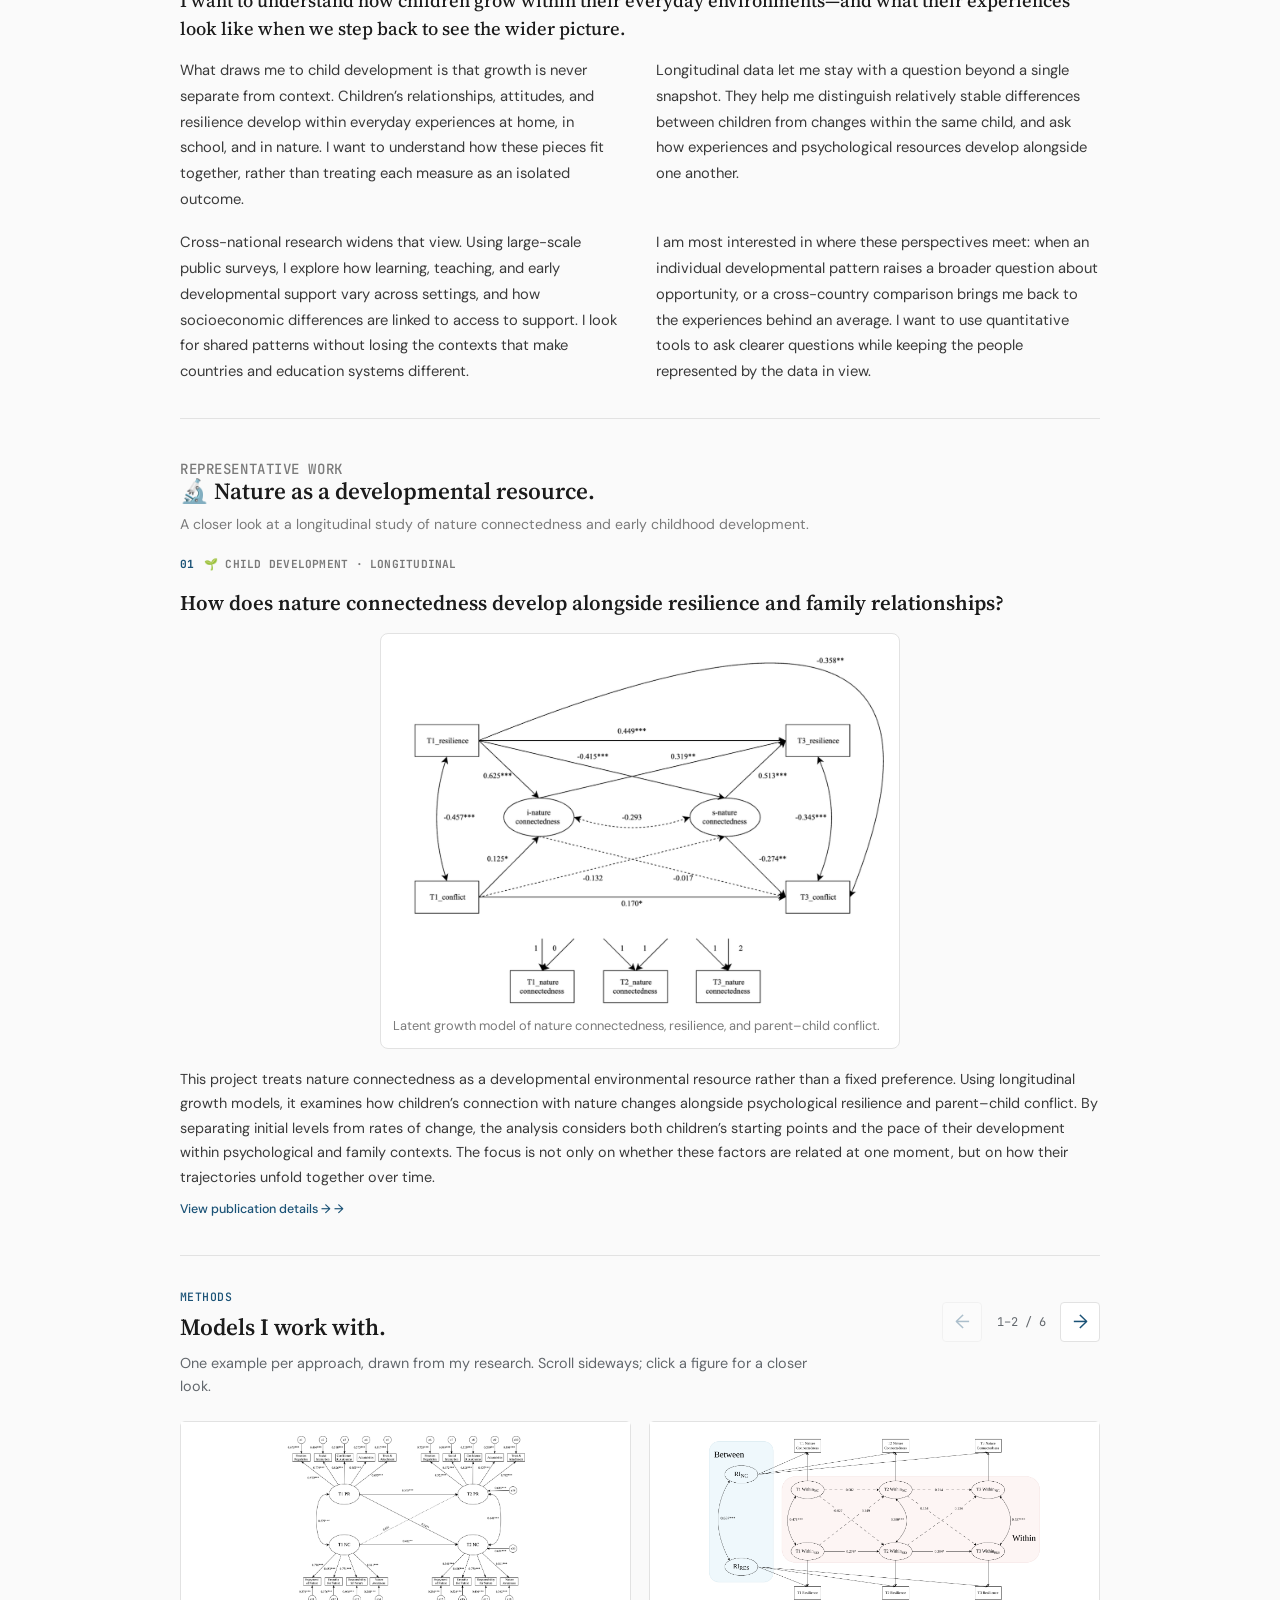
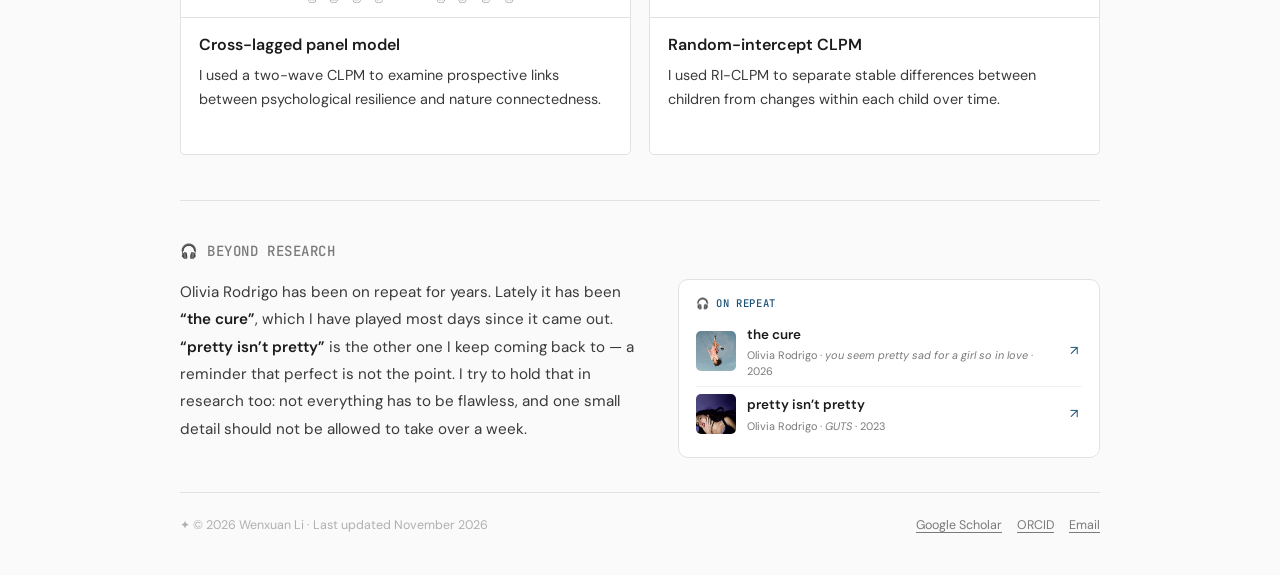
==== commit 516f4cfe: "Group manuscripts by revision and review status" ====
--- a/index.html
+++ b/index.html
@@ -72,7 +72,7 @@
 
                 
 <section class="at-glance reveal">
-          <p class="glance-line"><strong>2</strong> publications (including in press) · <strong>9</strong> manuscripts · <strong>6</strong> accepted conference presentations</p>
+          <p class="glance-line"><strong>2</strong> publications (including in press) · <a class="glance-status" href="publications.html#manuscripts-revision"><strong>3</strong> under revision</a> · <a class="glance-status" href="publications.html#manuscripts-review"><strong>6</strong> under review</a> · <strong>6</strong> accepted conference presentations</p>
         </section>
 
 <section class="news-section section-block reveal" data-page-node-id="glpMYOBQhxJIuGQ4pkq5t0">
--- a/styles.css
+++ b/styles.css
@@ -2357,6 +2357,19 @@
   color: var(--ink);
 }
 
+body.refined-page .glance-status {
+  color: inherit;
+  white-space: nowrap;
+  text-decoration: underline;
+  text-decoration-color: var(--line);
+  text-underline-offset: 0.18em;
+}
+
+body.refined-page .glance-status:hover {
+  color: var(--accent);
+  text-decoration-color: currentColor;
+}
+
 body.refined-page .home-exp .section-heading {
   margin-bottom: 0.4rem;
 }
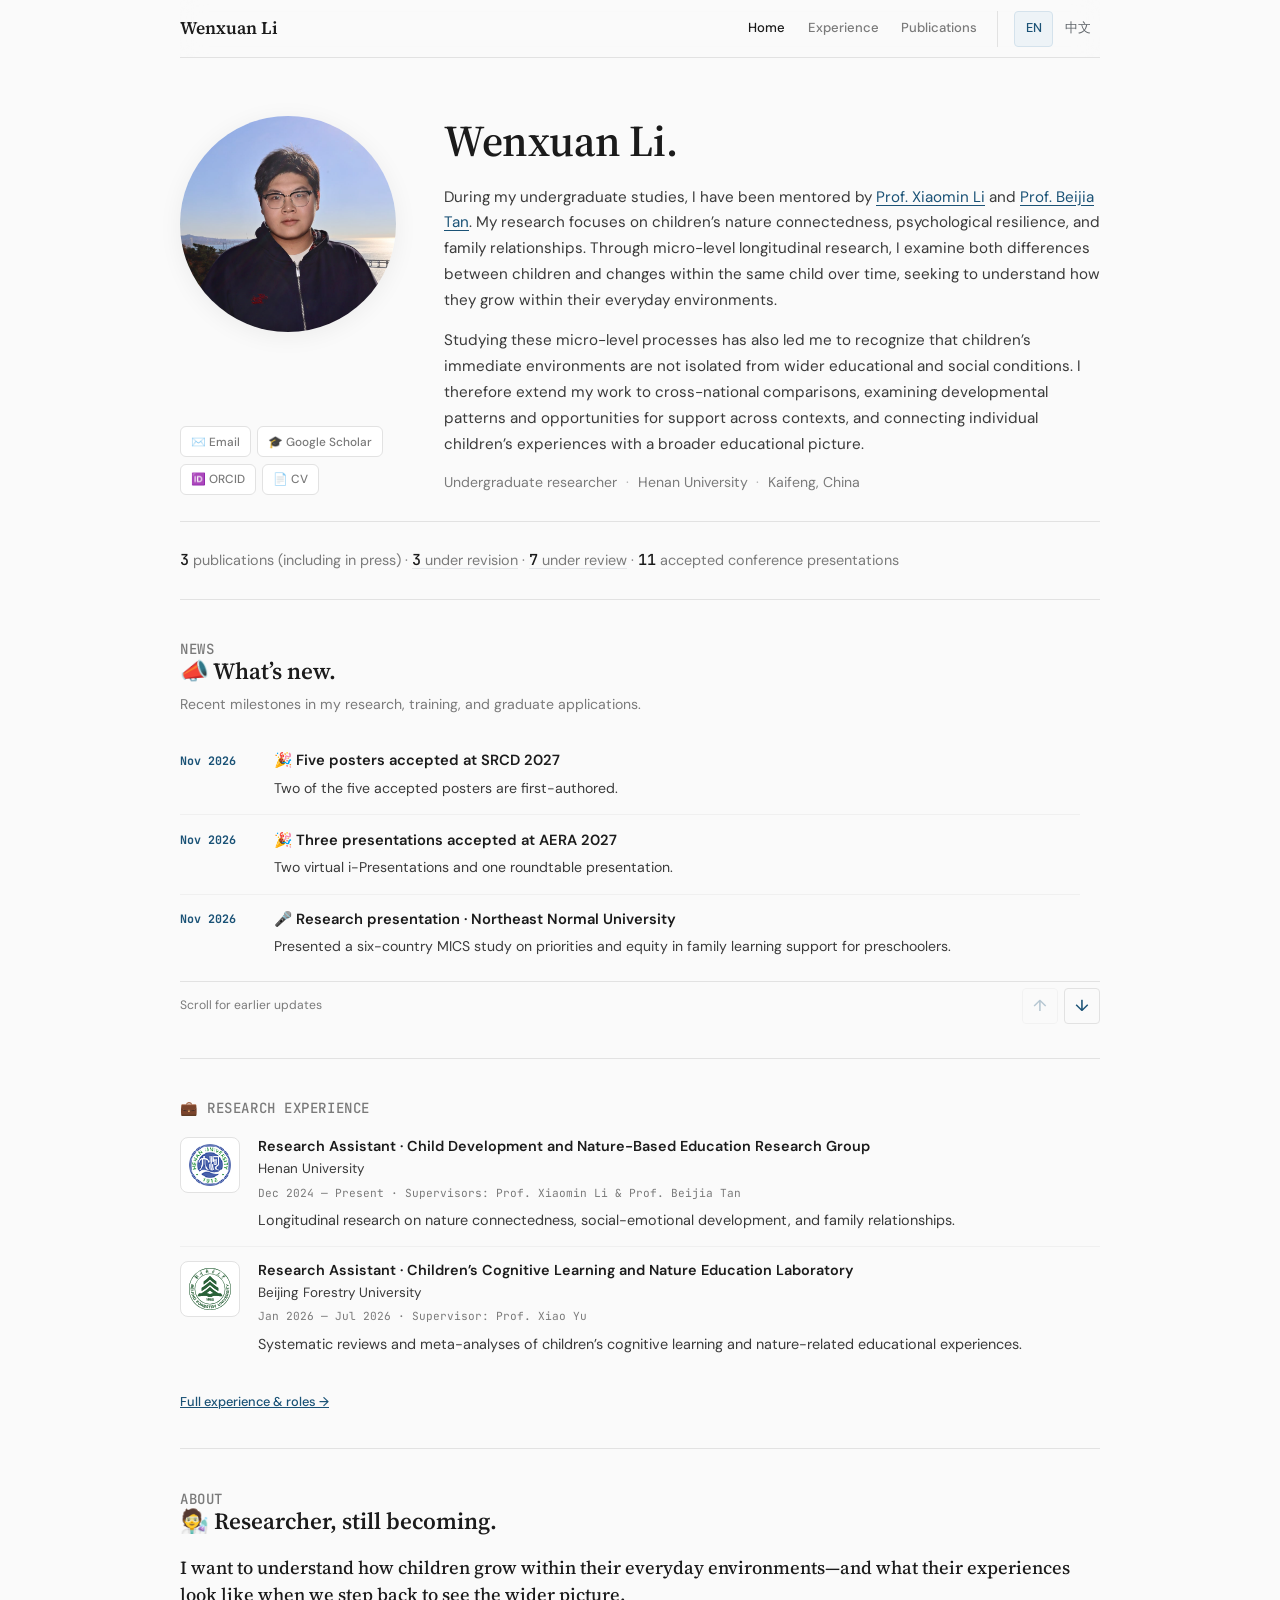
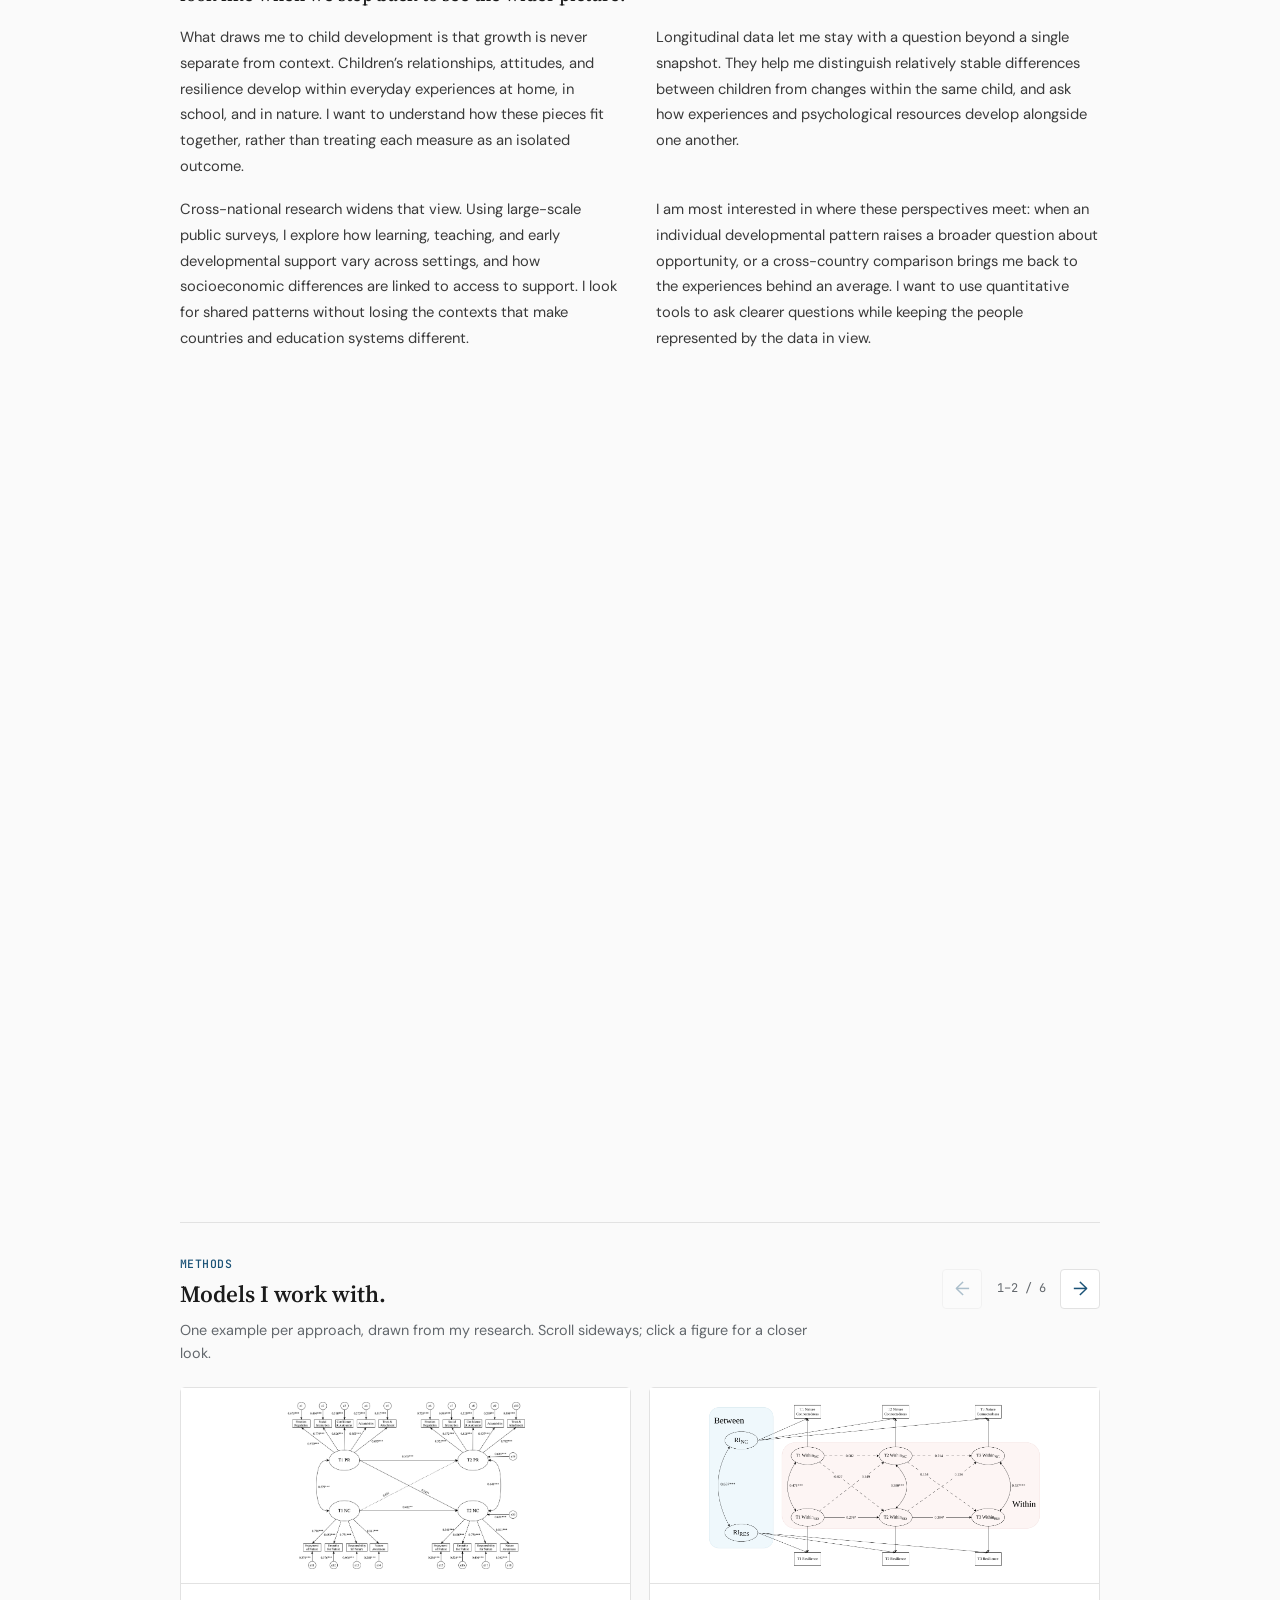
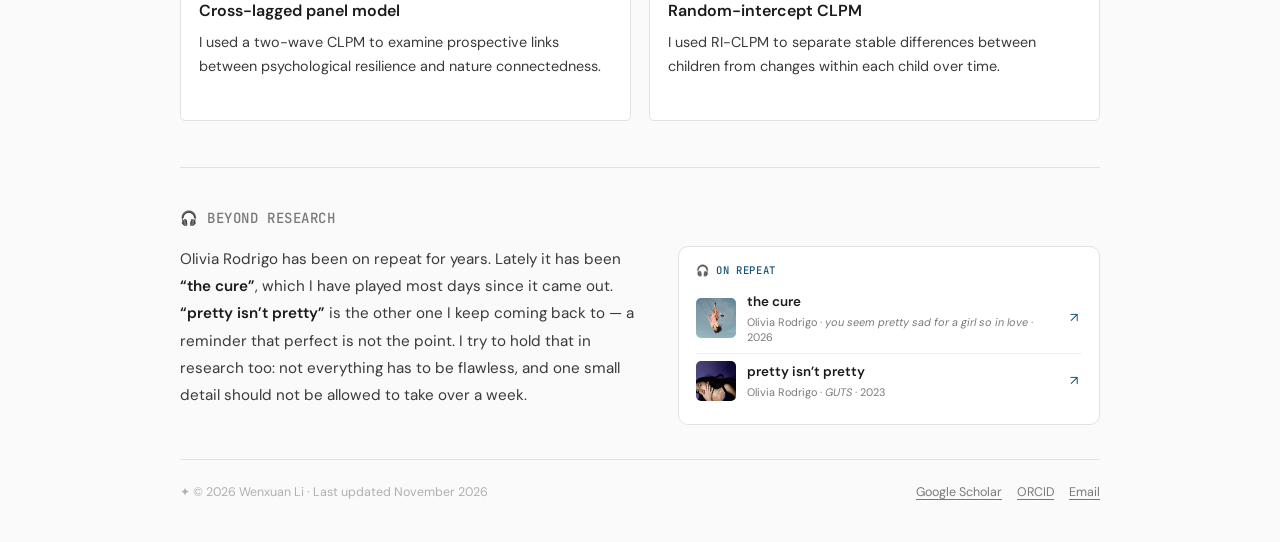
==== commit 9da502e6: "Update research experience, publications, SRCD news, and CV" ====
--- a/index.html
+++ b/index.html
@@ -72,7 +72,7 @@
 
                 
 <section class="at-glance reveal">
-          <p class="glance-line"><strong>2</strong> publications (including in press) · <a class="glance-status" href="publications.html#manuscripts-revision"><strong>3</strong> under revision</a> · <a class="glance-status" href="publications.html#manuscripts-review"><strong>6</strong> under review</a> · <strong>6</strong> accepted conference presentations</p>
+          <p class="glance-line"><strong>3</strong> publications (including in press) · <a class="glance-status" href="publications.html#manuscripts-revision"><strong>3</strong> under revision</a> · <a class="glance-status" href="publications.html#manuscripts-review"><strong>7</strong> under review</a> · <strong>11</strong> accepted conference presentations</p>
         </section>
 
 <section class="news-section section-block reveal" data-page-node-id="glpMYOBQhxJIuGQ4pkq5t0">
@@ -85,6 +85,13 @@
           </div>
           <div class="news-window" id="news-window" data-news-window data-visible-items="3" tabindex="0" role="region" aria-label="News updates" aria-describedby="news-scroll-hint">
           <ul class="news-list">
+            <li class="news-item">
+              <time class="news-date" datetime="2026-11">Nov 2026</time>
+              <div class="news-content">
+                <h3 class="news-title">🎉 Five posters accepted at SRCD 2027</h3>
+                <p class="news-text">Two of the five accepted posters are first-authored.</p>
+              </div>
+            </li>
             <li class="news-item">
               <time class="news-date" datetime="2026-11-07">Nov 2026</time>
               <div class="news-content">
@@ -164,6 +171,7 @@
                 <p class="exp-role">Research Assistant · Child Development and Nature-Based Education Research Group</p>
                 <p class="exp-org">Henan University</p>
                 <p class="exp-meta">Dec 2024 — Present · Supervisors: Prof. Xiaomin Li &amp; Prof. Beijia Tan</p>
+                <p class="exp-summary">Longitudinal research on nature connectedness, social-emotional development, and family relationships.</p>
               </div>
             </li>
             <li class="exp-item">
@@ -172,14 +180,7 @@
                 <p class="exp-role">Research Assistant · Children’s Cognitive Learning and Nature Education Laboratory</p>
                 <p class="exp-org">Beijing Forestry University</p>
                 <p class="exp-meta">Jan 2026 — Jul 2026 · Supervisor: Prof. Xiao Yu</p>
-              </div>
-            </li>
-            <li class="exp-item">
-              <div class="exp-logo"><img src="assets/logos/xjtlu.png" alt="Xi’an Jiaotong-Liverpool University logo"></div>
-              <div class="exp-content">
-                <p class="exp-role">Research Assistant · Parent–Child Emotion Communication Research Project</p>
-                <p class="exp-org">Xi’an Jiaotong-Liverpool University</p>
-                <p class="exp-meta">Jul 2026 — Oct 2026 · Supervisor: Prof. Lixin Ren</p>
+                <p class="exp-summary">Systematic reviews and meta-analyses of children’s cognitive learning and nature-related educational experiences.</p>
               </div>
             </li>
           </ul>
--- a/styles.css
+++ b/styles.css
@@ -2357,6 +2357,13 @@
   color: var(--ink);
 }
 
+body.refined-page .exp-summary {
+  margin: 0.4rem 0 0;
+  color: var(--body);
+  font-size: 0.9rem;
+  line-height: 1.65;
+}
+
 body.refined-page .glance-status {
   color: inherit;
   white-space: nowrap;
